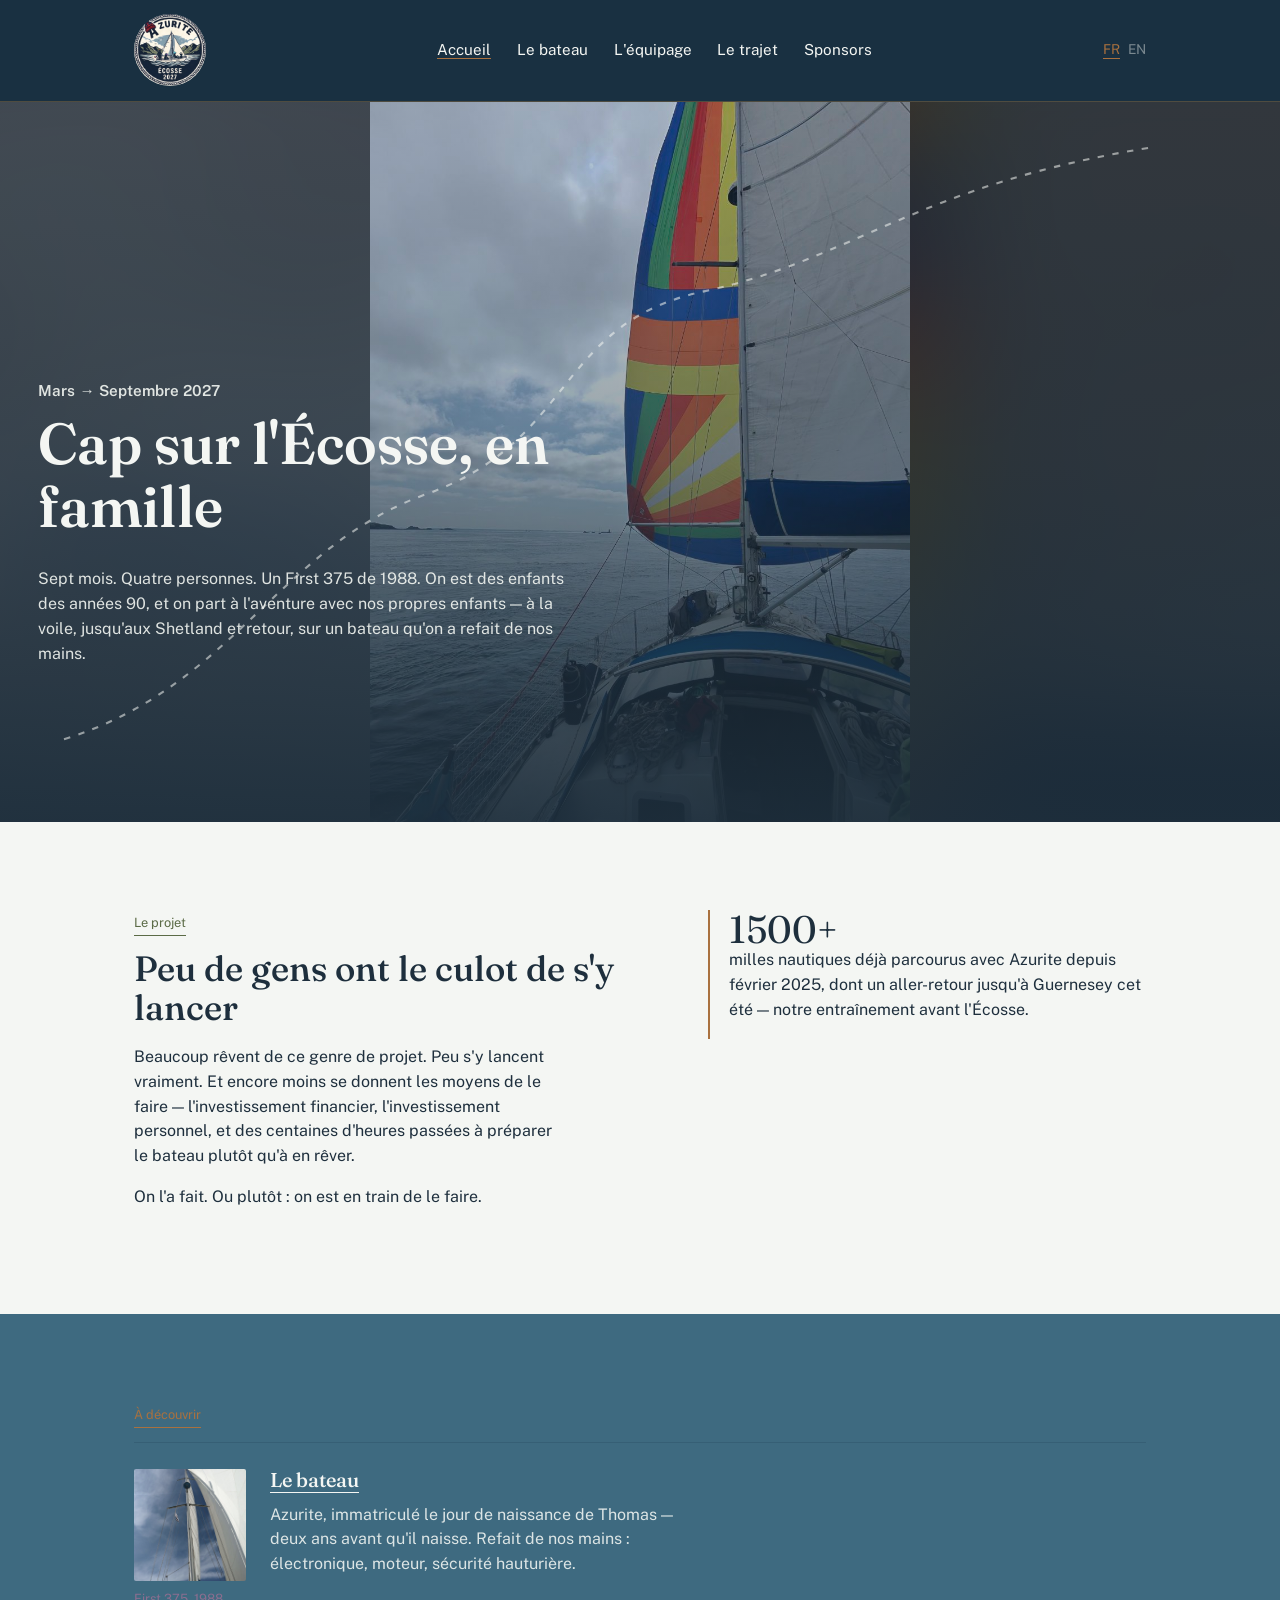
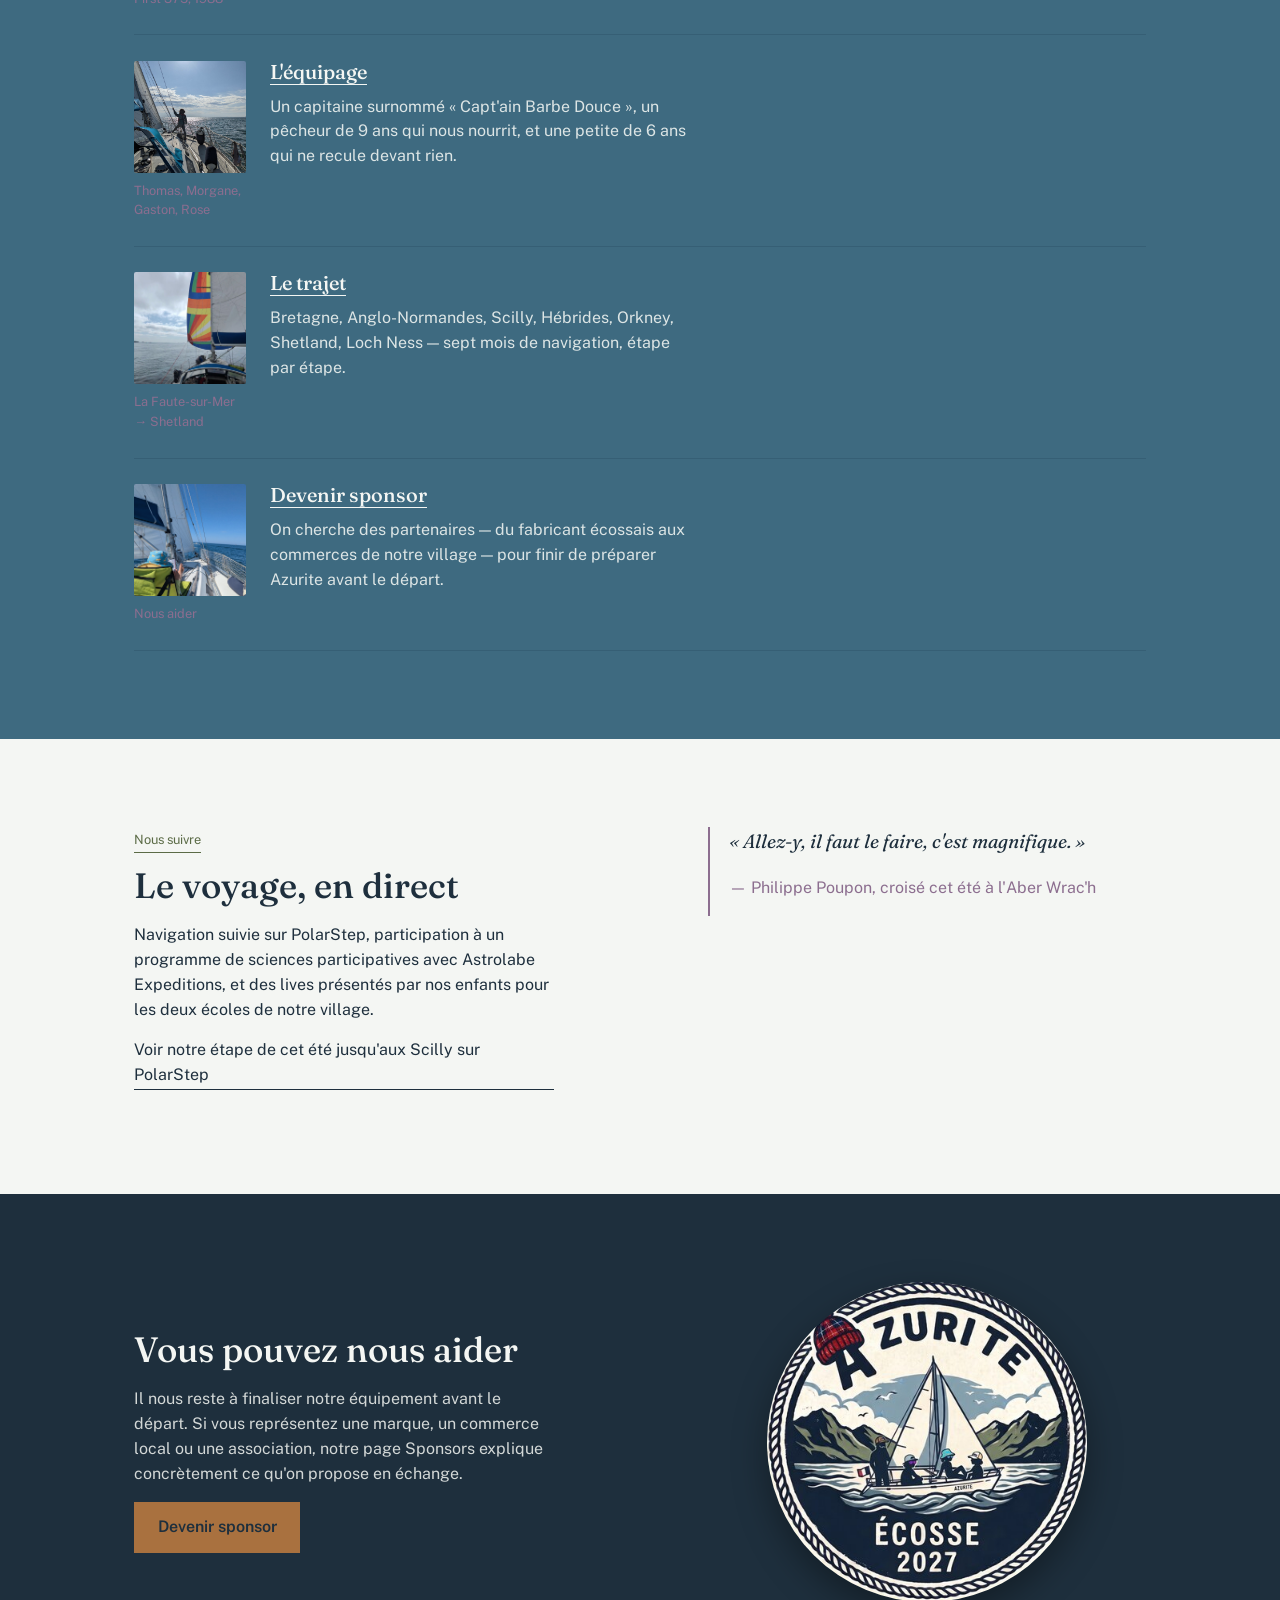
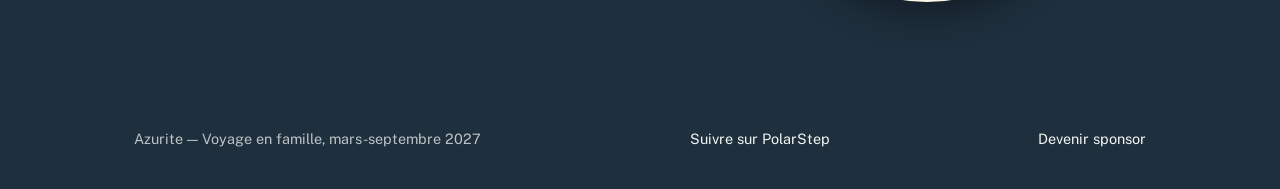
==== index.html @ 32e98219 "Affiche le badge Azurite en grand à côté de "Vous pouvez nous aider" Au passage, corrige les vignett" ====
<!doctype html>
<html lang="fr">
<head>
<meta charset="utf-8">
<meta name="viewport" content="width=device-width, initial-scale=1">
<title data-i18n="meta.index.title">Azurite — Cap sur l'Écosse, en famille</title>
<meta name="description" content="Mars à septembre 2027 : sept mois de navigation en famille de La Faute-sur-Mer jusqu'aux Shetland, à bord d'Azurite, notre First 375 de 1988." data-i18n-content="meta.index.description">
<link rel="stylesheet" href="assets/style.css">
<link rel="icon" type="image/png" sizes="32x32" href="assets/img/favicon-32.png">
<link rel="icon" type="image/png" sizes="16x16" href="assets/img/favicon-16.png">
<link rel="apple-touch-icon" href="assets/img/apple-touch-icon.png">
</head>
<body>

<header class="site-header">
  <div class="container">
    <a href="index.html" class="wordmark logo-swap" aria-label="Azurite — Accueil" data-i18n-aria="nav.logoAria">
      <img src="assets/img/logo-azurite-badge.jpg" alt="">
    </a>
    <button class="nav-toggle" aria-expanded="false" aria-label="Ouvrir le menu" data-i18n="nav.menuToggle" data-i18n-aria="nav.menuAria">Menu</button>
    <ul class="nav-links">
      <li><a href="index.html" aria-current="page" data-i18n="nav.home">Accueil</a></li>
      <li><a href="bateau.html" data-i18n="nav.boat">Le bateau</a></li>
      <li><a href="equipage.html" data-i18n="nav.crew">L'équipage</a></li>
      <li><a href="trajet.html" data-i18n="nav.route">Le trajet</a></li>
      <li><a href="sponsors.html" data-i18n="nav.sponsors">Sponsors</a></li>
    </ul>
    <div class="lang-toggle" role="group" aria-label="Langue / Language">
      <button type="button" class="lang-btn" data-lang="fr" aria-pressed="true">FR</button>
      <button type="button" class="lang-btn" data-lang="en" aria-pressed="false">EN</button>
    </div>
  </div>
</header>

<section class="hero">
  <div class="hero-backdrop"></div>
  <img class="hero-photo" src="assets/img/hero-spi.jpg" alt="Le spi arc-en-ciel d'Azurite gonflé au large des côtes bretonnes" data-i18n-alt="index.heroImgAlt">
  <div class="hero-scrim"></div>
  <svg class="hero-route" viewBox="0 0 1200 700" preserveAspectRatio="xMidYMid slice" aria-hidden="true">
    <path d="M60,610 C 220,560 260,430 400,380 C 540,330 520,220 660,190 C 800,160 860,90 1080,55" />
  </svg>
  <div class="hero-content">
    <p class="hero-kicker" data-i18n="index.heroKicker">Mars → Septembre 2027</p>
    <h1 data-i18n="index.heroTitle">Cap sur l'Écosse, en famille</h1>
    <p data-i18n="index.heroText">Sept mois. Quatre personnes. Un First 375 de 1988. On est des enfants des années 90, et on part à l'aventure avec nos propres enfants — à la voile, jusqu'aux Shetland et retour, sur un bateau qu'on a refait de nos mains.</p>
  </div>
</section>

<section>
  <div class="container two-col">
    <div>
      <span class="eyebrow-tag" data-i18n="index.projectEyebrow">Le projet</span>
      <h2 data-i18n="index.projectTitle">Peu de gens ont le culot de s'y lancer</h2>
      <p data-i18n="index.projectText1">Beaucoup rêvent de ce genre de projet. Peu s'y lancent vraiment. Et encore moins se donnent les moyens de le faire — l'investissement financier, l'investissement personnel, et des centaines d'heures passées à préparer le bateau plutôt qu'à en rêver.</p>
      <p data-i18n="index.projectText2">On l'a fait. Ou plutôt : on est en train de le faire.</p>
    </div>
    <div class="pull-figure">
      <span class="num" data-i18n="index.pullNum">1500+</span>
      <p data-i18n="index.pullText">milles nautiques déjà parcourus avec Azurite depuis février 2025, dont un aller-retour jusqu'à Guernesey cet été — notre entraînement avant l'Écosse.</p>
    </div>
  </div>
</section>

<section class="section-sea">
  <div class="container">
    <span class="eyebrow-tag" style="color:var(--brass); border-color:var(--brass);" data-i18n="index.discoverEyebrow">À découvrir</span>
    <ul class="teaser-list">
      <li>
        <div class="teaser-media">
          <img src="assets/img/mat-voiles.jpg" alt="Le mât et les voiles d'Azurite, vus depuis le pont" loading="lazy" data-i18n-alt="index.teaser.boat.imgAlt">
          <span class="coord" data-i18n="index.teaser.boat.coord">First 375, 1988</span>
        </div>
        <div>
          <h3><a href="bateau.html" class="link-underline" data-i18n="index.teaser.boat.title">Le bateau</a></h3>
          <p data-i18n="index.teaser.boat.text">Azurite, immatriculé le jour de naissance de Thomas — deux ans avant qu'il naisse. Refait de nos mains : électronique, moteur, sécurité hauturière.</p>
        </div>
      </li>
      <li>
        <div class="teaser-media">
          <img src="assets/img/gaston-etrave.jpg" alt="Gaston à l'étrave d'Azurite" loading="lazy" data-i18n-alt="index.teaser.crew.imgAlt">
          <span class="coord" data-i18n="index.teaser.crew.coord">Thomas, Morgane, Gaston, Rose</span>
        </div>
        <div>
          <h3><a href="equipage.html" class="link-underline" data-i18n="index.teaser.crew.title">L'équipage</a></h3>
          <p data-i18n="index.teaser.crew.text">Un capitaine surnommé « Capt'ain Barbe Douce », un pêcheur de 9 ans qui nous nourrit, et une petite de 6 ans qui ne recule devant rien.</p>
        </div>
      </li>
      <li>
        <div class="teaser-media">
          <img src="assets/img/hero-spi.jpg" alt="Le spi arc-en-ciel d'Azurite gonflé au large" loading="lazy" data-i18n-alt="index.teaser.route.imgAlt">
          <span class="coord" data-i18n="index.teaser.route.coord">La Faute-sur-Mer → Shetland</span>
        </div>
        <div>
          <h3><a href="trajet.html" class="link-underline" data-i18n="index.teaser.route.title">Le trajet</a></h3>
          <p data-i18n="index.teaser.route.text">Bretagne, Anglo-Normandes, Scilly, Hébrides, Orkney, Shetland, Loch Ness — sept mois de navigation, étape par étape.</p>
        </div>
      </li>
      <li>
        <div class="teaser-media">
          <img src="assets/img/pont-lecture.jpg" alt="Rose allongée sur le pont, en train de lire" loading="lazy" data-i18n-alt="index.teaser.sponsors.imgAlt">
          <span class="coord" data-i18n="index.teaser.sponsors.coord">Nous aider</span>
        </div>
        <div>
          <h3><a href="sponsors.html" class="link-underline" data-i18n="index.teaser.sponsors.title">Devenir sponsor</a></h3>
          <p data-i18n="index.teaser.sponsors.text">On cherche des partenaires — du fabricant écossais aux commerces de notre village — pour finir de préparer Azurite avant le départ.</p>
        </div>
      </li>
    </ul>
  </div>
</section>

<section>
  <div class="container two-col">
    <div>
      <span class="eyebrow-tag" data-i18n="index.followEyebrow">Nous suivre</span>
      <h2 data-i18n="index.followTitle">Le voyage, en direct</h2>
      <p data-i18n="index.followText">Navigation suivie sur PolarStep, participation à un programme de sciences participatives avec Astrolabe Expeditions, et des lives présentés par nos enfants pour les deux écoles de notre village.</p>
      <p><a href="https://www.polarsteps.com/ThomasCornilleau/27373153-azurite-au-scilly" class="link-underline" data-i18n="index.followLink">Voir notre étape de cet été jusqu'aux Scilly sur PolarStep</a></p>
    </div>
    <div class="pull-figure" style="border-color:var(--heather);">
      <p style="font-family:var(--font-display); font-style:italic; font-size:1.2rem;" data-i18n="index.quote">« Allez-y, il faut le faire, c'est magnifique. »</p>
      <p style="color:var(--heather); max-width:none;" data-i18n="index.quoteAuthor">— Philippe Poupon, croisé cet été à l'Aber Wrac'h</p>
    </div>
  </div>
</section>

<section class="section-dark">
  <div class="container two-col help-block">
    <div>
      <h2 data-i18n="index.helpTitle">Vous pouvez nous aider</h2>
      <p data-i18n="index.helpText">Il nous reste à finaliser notre équipement avant le départ. Si vous représentez une marque, un commerce local ou une association, notre page Sponsors explique concrètement ce qu'on propose en échange.</p>
      <a href="sponsors.html" class="btn" data-i18n="index.helpCta">Devenir sponsor</a>
    </div>
    <div class="help-logo">
      <img src="assets/img/logo-azurite-badge.jpg" alt="Le badge Azurite — Écosse 2027" data-i18n-alt="index.helpLogoAlt">
    </div>
  </div>
</section>

<footer class="site-footer">
  <div class="container footer-grid">
    <div data-i18n="footer.tagline">Azurite — Voyage en famille, mars-septembre 2027</div>
    <div><a href="https://www.polarsteps.com/ThomasCornilleau/27373153-azurite-au-scilly" data-i18n="footer.polarsteps">Suivre sur PolarStep</a></div>
    <div><a href="sponsors.html" data-i18n="footer.sponsorCta">Devenir sponsor</a></div>
  </div>
</footer>

<script src="assets/i18n.js"></script>
<script src="assets/script.js"></script>
</body>
</html>
---- assets/style.css ----
/* =========================================================
   AZURITE — Voyage en famille vers l'Écosse
   Design tokens
   ========================================================= */
@import url('https://fonts.googleapis.com/css2?family=Fraunces:ital,opsz,wght@0,9..144,400;0,9..144,500;0,9..144,600;1,9..144,500&family=Public+Sans:wght@400;500;600;700&display=swap');

:root{
  /* Palette — inspirée de l'affiche "Tour d'Écosse à bord d'Azurite" */
  --ink:      #1E2F3D; /* titre de l'affiche / ciel du soir, fond sombre principal */
  --sea:      #3E6A80; /* l'eau du loch */
  --brass:    #A9713F; /* le mât et la bôme en bois */
  --seaglass: #E3E8ED; /* le ciel nuageux, pâle et bleuté */
  --heather:  #8C6E8F; /* la bruyère sur la colline */
  --rust:     #5B6B46; /* les collines vertes des Highlands */
  --foam:     #F4F6F3; /* texte clair sur fond sombre */

  --font-display: 'Fraunces', Georgia, serif;
  --font-body: 'Public Sans', -apple-system, BlinkMacSystemFont, sans-serif;

  --measure: 42ch;
  --gap: clamp(1.25rem, 3vw, 2.5rem);
}

*{ box-sizing: border-box; }
html{ scroll-behavior: smooth; }

@media (prefers-reduced-motion: reduce){
  html{ scroll-behavior: auto; }
  *, *::before, *::after{ animation-duration: 0.001ms !important; transition-duration: 0.001ms !important; }
}

body{
  margin: 0;
  font-family: var(--font-body);
  color: var(--ink);
  background: var(--foam);
  line-height: 1.55;
  -webkit-font-smoothing: antialiased;
}

img{ max-width: 100%; display: block; }

h1, h2, h3{
  font-family: var(--font-display);
  font-weight: 500;
  line-height: 1.1;
  margin: 0 0 0.5em;
}

h1{ font-size: clamp(2.2rem, 5vw, 3.6rem); font-weight: 600; }
h2{ font-size: clamp(1.6rem, 3.2vw, 2.2rem); }
h3{ font-size: 1.25rem; }

p{ margin: 0 0 1em; max-width: var(--measure); }

a{ color: var(--brass); text-decoration: none; }

.link-underline{
  position: relative;
  display: inline-block;
  color: inherit;
  border-bottom: 1px solid currentColor;
  padding-bottom: 1px;
}
.link-underline::after{
  content: "";
  position: absolute; left: 0; right: 0; bottom: -1px;
  height: 2px; background: var(--brass);
  transform: scaleX(0); transform-origin: left;
  transition: transform .25s ease;
}
.link-underline:hover::after,
.link-underline:focus-visible::after{ transform: scaleX(1); }

:focus-visible{
  outline: 2px solid var(--brass);
  outline-offset: 3px;
}

.container{
  max-width: 68rem;
  margin: 0 auto;
  padding: 0 var(--gap);
}

/* =========================================================
   Header / navigation
   ========================================================= */
.site-header{
  position: sticky; top: 0; z-index: 20;
  background: rgba(11,36,54,0.94);
  backdrop-filter: blur(6px);
  border-bottom: 1px solid rgba(180,129,63,0.35);
}
.site-header .container{
  display: flex; align-items: center; justify-content: space-between;
  padding-top: 0.9rem; padding-bottom: 0.9rem;
}
.wordmark{
  font-family: var(--font-display);
  font-size: 1.35rem; font-weight: 600;
  color: var(--foam); letter-spacing: 0.02em;
}
.wordmark span{ color: var(--brass); font-size: 0.65em; margin-left: 0.1em; vertical-align: super; }

.nav-links{
  display: flex; gap: clamp(1rem, 2vw, 1.8rem);
  list-style: none; margin: 0; padding: 0;
}
.nav-links a{
  color: var(--foam); font-size: 0.95rem;
  border-bottom: 1px solid transparent;
}
.nav-links a:hover, .nav-links a:focus-visible, .nav-links a[aria-current="page"]{
  border-bottom-color: var(--brass);
}

.lang-toggle{
  display: flex; align-items: center; gap: 0.5rem;
  font-size: 0.85rem;
}
.lang-btn{
  background: none; border: none; padding: 0 0 1px;
  font-family: var(--font-body); font-size: 0.85rem;
  color: rgba(243,246,242,0.45);
  border-bottom: 1px solid transparent;
  cursor: pointer;
}
.lang-btn:hover{ color: var(--foam); }
.lang-btn[aria-pressed="true"]{
  color: var(--brass); border-bottom-color: var(--brass);
  cursor: default;
}

.nav-toggle{
  display: none;
  background: none; border: 1px solid rgba(243,246,242,0.4);
  color: var(--foam); border-radius: 4px;
  padding: 0.4rem 0.6rem; font-size: 0.9rem;
}

@media (max-width: 46rem){
  .nav-toggle{ display: inline-flex; }
  .nav-links{
    position: absolute; top: 100%; left: 0; right: 0;
    flex-direction: column; gap: 0;
    background: var(--ink);
    border-bottom: 1px solid rgba(180,129,63,0.35);
    max-height: 0; overflow: hidden;
    transition: max-height .25s ease;
  }
  .nav-links.open{ max-height: 20rem; }
  .nav-links li{ padding: 0.8rem var(--gap); border-top: 1px solid rgba(243,246,242,0.08); }
}

/* =========================================================
   Hero
   ========================================================= */
.hero{
  position: relative;
  min-height: min(88vh, 720px);
  display: flex; align-items: flex-end;
  background: var(--ink);
  overflow: hidden;
}
/* La photo (960×1280, portrait) est bien plus haute que large : en plein
   cadre "cover" sur un écran large, l'essentiel de l'image sortait du cadre.
   On affiche donc la photo entière ("contain"), sur un fond flouté agrandi
   de la même image pour combler les côtés — elle reste lisible à toutes
   les largeurs plutôt que rognée au hasard. */
.hero-backdrop{
  position: absolute; inset: -60px;
  background: url('img/hero-spi.jpg') center 30% / cover no-repeat;
  filter: blur(55px) saturate(1.05) brightness(0.4);
  transform: scale(1.15);
}
.hero-photo{
  position: absolute; inset: 0;
  width: 100%; height: 100%;
  object-fit: contain;
  object-position: center 15%;
}
.hero-scrim{
  position: absolute; inset: 0;
  background: linear-gradient(180deg, rgba(30,47,61,0.2) 0%, rgba(30,47,61,0.45) 50%, rgba(30,47,61,0.92) 100%);
}
.hero-content{
  position: relative; z-index: 1;
  padding: 3rem var(--gap) 3.2rem;
  max-width: 42rem;
  color: var(--foam);
}
@media (max-width: 46rem){
  /* En portrait mobile le cadre se rapproche déjà du ratio de la photo :
     autant remplir tout l'écran plutôt que garder le fond flouté. */
  .hero-backdrop{ display: none; }
  .hero-photo{ object-fit: cover; object-position: center 40%; }
}
.hero-kicker{
  font-family: var(--font-body); font-weight: 600;
  color: var(--brass); font-size: 0.95rem;
  margin-bottom: 0.6rem;
}
.hero h1{ color: var(--foam); }
.hero p{ color: rgba(243,246,242,0.9); max-width: 34rem; }

.hero-route{
  position: absolute; inset: 0; z-index: 1;
  width: 100%; height: 100%;
  pointer-events: none;
}
.hero-route path{
  fill: none;
  stroke: var(--foam);
  stroke-width: 2;
  stroke-dasharray: 6 8;
  opacity: 0.55;
  stroke-dashoffset: 1200;
  animation: draw-route 2.6s ease-out 0.2s forwards;
}
@keyframes draw-route{ to{ stroke-dashoffset: 0; } }
@media (prefers-reduced-motion: reduce){
  .hero-route path{ stroke-dashoffset: 0; animation: none; }
}

/* =========================================================
   Sections générales
   ========================================================= */
section{ padding: clamp(3rem, 7vw, 5.5rem) 0; }
.section-dark{ background: var(--ink); color: var(--foam); }
.section-dark h2{ color: var(--foam); }
.section-dark p{ color: rgba(243,246,242,0.85); }
.section-sea{ background: var(--sea); color: var(--foam); }
.section-sea h2{ color: var(--foam); }
.section-sea p{ color: rgba(243,246,242,0.88); }

.eyebrow-tag{
  display: inline-block;
  font-size: 0.8rem;
  color: var(--rust);
  border-bottom: 1px solid var(--rust);
  padding-bottom: 2px;
  margin-bottom: 0.9rem;
}

.two-col{
  display: grid; gap: var(--gap);
  grid-template-columns: 1.1fr 0.9fr;
  align-items: start;
}
@media (max-width: 46rem){ .two-col{ grid-template-columns: 1fr; } }

.pull-figure{
  border-left: 2px solid var(--brass);
  padding-left: 1.2rem;
}
.pull-figure .num{
  font-family: var(--font-display); font-size: 2.4rem;
  display: block; line-height: 1;
}

/* Bandeau "Vous pouvez nous aider" — badge Azurite en grand à côté du texte */
.help-block{ align-items: center; }
.help-logo{
  display: flex; justify-content: center; align-items: center;
}
.help-logo img{
  width: 100%;
  max-width: 320px;
  border-radius: 50%;
  box-shadow: 0 14px 34px rgba(0,0,0,0.35);
}
@media (max-width: 46rem){
  .help-logo{ margin-top: 0.5rem; }
  .help-logo img{ max-width: 220px; }
}

/* Teaser links to the four sections (homepage) */
.teaser-list{ list-style: none; margin: 0; padding: 0; }
.teaser-list li{
  border-top: 1px solid rgba(11,36,54,0.15);
  padding: 1.6rem 0;
  display: grid; grid-template-columns: 7rem 1fr; gap: 1.5rem;
  align-items: start;
}
.teaser-list li:last-child{ border-bottom: 1px solid rgba(11,36,54,0.15); }
.teaser-media{ display: flex; flex-direction: column; gap: 0.5rem; }
.teaser-media img{
  width: 7rem; height: 7rem; object-fit: cover;
  border-radius: 2px;
  filter: grayscale(0.15) saturate(1.05);
  transition: transform .4s ease, filter .4s ease;
}
.teaser-list li:hover .teaser-media img,
.teaser-list li:focus-within .teaser-media img{
  transform: scale(1.04);
  filter: grayscale(0) saturate(1.15);
}
.teaser-media .coord{
  font-family: var(--font-body); font-size: 0.8rem; color: var(--heather);
}
@media (max-width: 40rem){
  .teaser-list li{ grid-template-columns: 1fr; gap: 0.8rem; }
  .teaser-media{ flex-direction: row; align-items: center; }
  .teaser-media img{ width: 4.5rem; height: 4.5rem; }
}

/* =========================================================
   Waypoints (page Trajet) — vraie séquence, donc numérotée
   ========================================================= */
.waypoints{
  list-style: none; margin: 0; padding: 0;
  position: relative;
  border-left: 2px solid rgba(180,129,63,0.4);
  margin-left: 0.6rem;
}
.waypoints li{
  position: relative;
  padding: 0 0 1.6rem 1.6rem;
}
.waypoints li::before{
  content: "";
  position: absolute; left: -6.5px; top: 0.35rem;
  width: 11px; height: 11px; border-radius: 50%;
  background: var(--foam);
  border: 2px solid var(--brass);
}
.waypoints li.leg-end::before{ background: var(--brass); }
.waypoints .leg-num{ color: var(--heather); font-size: 0.85rem; }

.waypoint-btn{
  display: block; width: 100%; text-align: left;
  background: none; border: none; padding: 0;
  font-family: var(--font-body); font-size: 1rem; color: var(--ink);
  cursor: pointer;
}
.waypoint-btn:hover, .waypoint-btn:focus-visible{ color: var(--brass); }

/* =========================================================
   Carte interactive du trajet (Leaflet)
   ========================================================= */
.trajet-map-wrap{
  display: grid; grid-template-columns: 1fr 1.3fr; gap: var(--gap);
  align-items: start;
}
@media (max-width: 50rem){ .trajet-map-wrap{ grid-template-columns: 1fr; } }

#route-map{
  height: 480px;
  border: 1px solid rgba(180,129,63,0.4);
  background: var(--seaglass);
}
@media (max-width: 50rem){ #route-map{ height: 340px; order: -1; } }

.route-list-scroll{
  max-height: 480px; overflow-y: auto;
  padding-right: 0.5rem;
}

/* teinte la carte pour rester dans la palette du site plutôt que
   les couleurs par défaut d'OpenStreetMap/CARTO */
.leaflet-tile-pane{ filter: sepia(0.25) hue-rotate(170deg) saturate(1.25) brightness(0.98); }

.route-marker span{
  display: block; width: 100%; height: 100%; border-radius: 50%;
  background: var(--foam); border: 2px solid var(--brass);
}
.route-marker--end span{ background: var(--brass); border-color: var(--ink); }

.leaflet-popup-content-wrapper{
  background: var(--ink); color: var(--foam);
  border-radius: 2px;
}
.leaflet-popup-tip{ background: var(--ink); }
.leaflet-popup-content{ font-family: var(--font-body); font-size: 0.9rem; margin: 0.7rem 0.9rem; }
.leaflet-popup-content strong{ font-family: var(--font-display); }
.leaflet-container a.leaflet-popup-close-button{ color: var(--foam); }
.leaflet-control-attribution{ font-size: 0.7rem; }

/* =========================================================
   Fiche technique (page Bateau)
   ========================================================= */
.spec-plate{
  border: 1px solid rgba(180,129,63,0.5);
  padding: clamp(1.4rem, 3vw, 2.2rem);
  background: rgba(180,129,63,0.06);
}
.spec-plate dl{
  display: grid; grid-template-columns: auto 1fr; gap: 0.5rem 1.2rem;
  margin: 0;
}
.spec-plate dt{ color: var(--heather); font-size: 0.9rem; }
.spec-plate dd{ margin: 0; font-weight: 600; }

.refit-grid{
  display: grid; gap: var(--gap);
  grid-template-columns: repeat(3, 1fr);
  margin-top: 1.5rem;
}
@media (max-width: 50rem){ .refit-grid{ grid-template-columns: 1fr; } }
.refit-grid h3{ border-bottom: 1px solid rgba(11,36,54,0.15); padding-bottom: 0.5rem; }
.refit-grid ul{ padding-left: 1.1rem; margin: 0; }
.refit-grid li{ margin-bottom: 0.5rem; }

/* =========================================================
   Portraits (page Équipage)
   ========================================================= */
.portrait{
  display: grid; grid-template-columns: 1fr 1.4fr; gap: var(--gap);
  align-items: center;
  padding: clamp(2rem, 5vw, 3rem) 0;
  border-top: 1px solid rgba(11,36,54,0.12);
}
.portrait:first-of-type{ border-top: none; }
.portrait.reverse{ grid-template-columns: 1.4fr 1fr; }
.portrait.reverse .portrait-figure{ order: 2; }
.portrait-figure img{ border-radius: 2px; }
.portrait-name{ color: var(--heather); font-size: 0.95rem; margin-bottom: 0.2rem; display:block; }
@media (max-width: 46rem){
  .portrait, .portrait.reverse{ grid-template-columns: 1fr; }
  .portrait.reverse .portrait-figure{ order: 0; }
}

.placeholder-card{
  border: 1px dashed rgba(11,36,54,0.3);
  padding: 1.6rem;
  color: var(--heather);
  font-style: italic;
}

/* =========================================================
   Sponsors
   ========================================================= */
.sponsor-split{
  display: grid; grid-template-columns: 1fr 1fr; gap: 0;
  border: 1px solid rgba(180,129,63,0.4);
}
.sponsor-panel{ padding: clamp(1.6rem, 4vw, 2.6rem); }
.sponsor-panel + .sponsor-panel{ border-left: 1px solid rgba(180,129,63,0.4); }
@media (max-width: 46rem){
  .sponsor-split{ grid-template-columns: 1fr; }
  .sponsor-panel + .sponsor-panel{ border-left: none; border-top: 1px solid rgba(180,129,63,0.4); }
}
.sponsor-panel h3{ margin-bottom: 0.3rem; }
.sponsor-panel .kicker{ color: var(--rust); font-size: 0.85rem; display: block; margin-bottom: 0.6rem; }
.sponsor-panel ul{ padding-left: 1.1rem; }

.logo-slot{
  border: 1px dashed rgba(11,36,54,0.25);
  height: 4.5rem;
  display: flex; align-items: center; justify-content: center;
  color: rgba(11,36,54,0.4); font-size: 0.85rem;
}
.logo-wall{
  display: grid; grid-template-columns: repeat(auto-fill, minmax(9rem, 1fr));
  gap: 1rem; margin-top: 1.5rem;
}

.btn{
  display: inline-block;
  font-family: var(--font-body); font-weight: 600;
  padding: 0.75rem 1.4rem;
  background: var(--brass); color: var(--ink);
  border: 1px solid var(--brass);
}
.btn:hover, .btn:focus-visible{ background: transparent; color: var(--ink); }
.section-dark .btn:hover, .section-dark .btn:focus-visible,
.section-sea .btn:hover, .section-sea .btn:focus-visible{ color: var(--foam); }

/* =========================================================
   Footer
   ========================================================= */
.site-footer{
  background: var(--ink); color: rgba(243,246,242,0.75);
  padding: 2.4rem 0; font-size: 0.9rem;
}
.site-footer a{ color: var(--foam); }
.footer-grid{
  display: flex; flex-wrap: wrap; gap: 1.5rem 3rem;
  justify-content: space-between;
}

/* =========================================================
   Vidéo du tracé (page Trajet) — remplace la carte interactive
   ========================================================= */
.route-video-wrap{
  max-width: 480px; margin: 0 auto;
  border: 1px solid rgba(180,129,63,0.4);
  background: var(--ink);
}
.route-video-wrap video{ display: block; width: 100%; height: auto; }

/* =========================================================
   Cadre affiche (page Accueil)
   ========================================================= */
.poster-frame{
  max-width: 460px; margin: 0 auto;
  border: 6px solid var(--foam);
  box-shadow: 0 12px 30px rgba(0,0,0,0.35);
}
.poster-frame img{ display: block; width: 100%; height: auto; }

/* =========================================================
   Logo qui rétrécit au scroll
   ========================================================= */
.site-header{ transition: padding .3s ease; }

.logo-swap{
  display: block;
  height: 72px;
  transition: height .3s ease;
}
.logo-swap img{
  display: block;
  height: 100%; width: auto;
  border-radius: 50%;
}

.site-header.is-scrolled .container{ padding-top: 0.4rem; padding-bottom: 0.4rem; }
.site-header.is-scrolled .logo-swap{ height: 38px; }

@media (prefers-reduced-motion: reduce){
  .site-header, .logo-swap, .logo-swap img{ transition: none; }
}
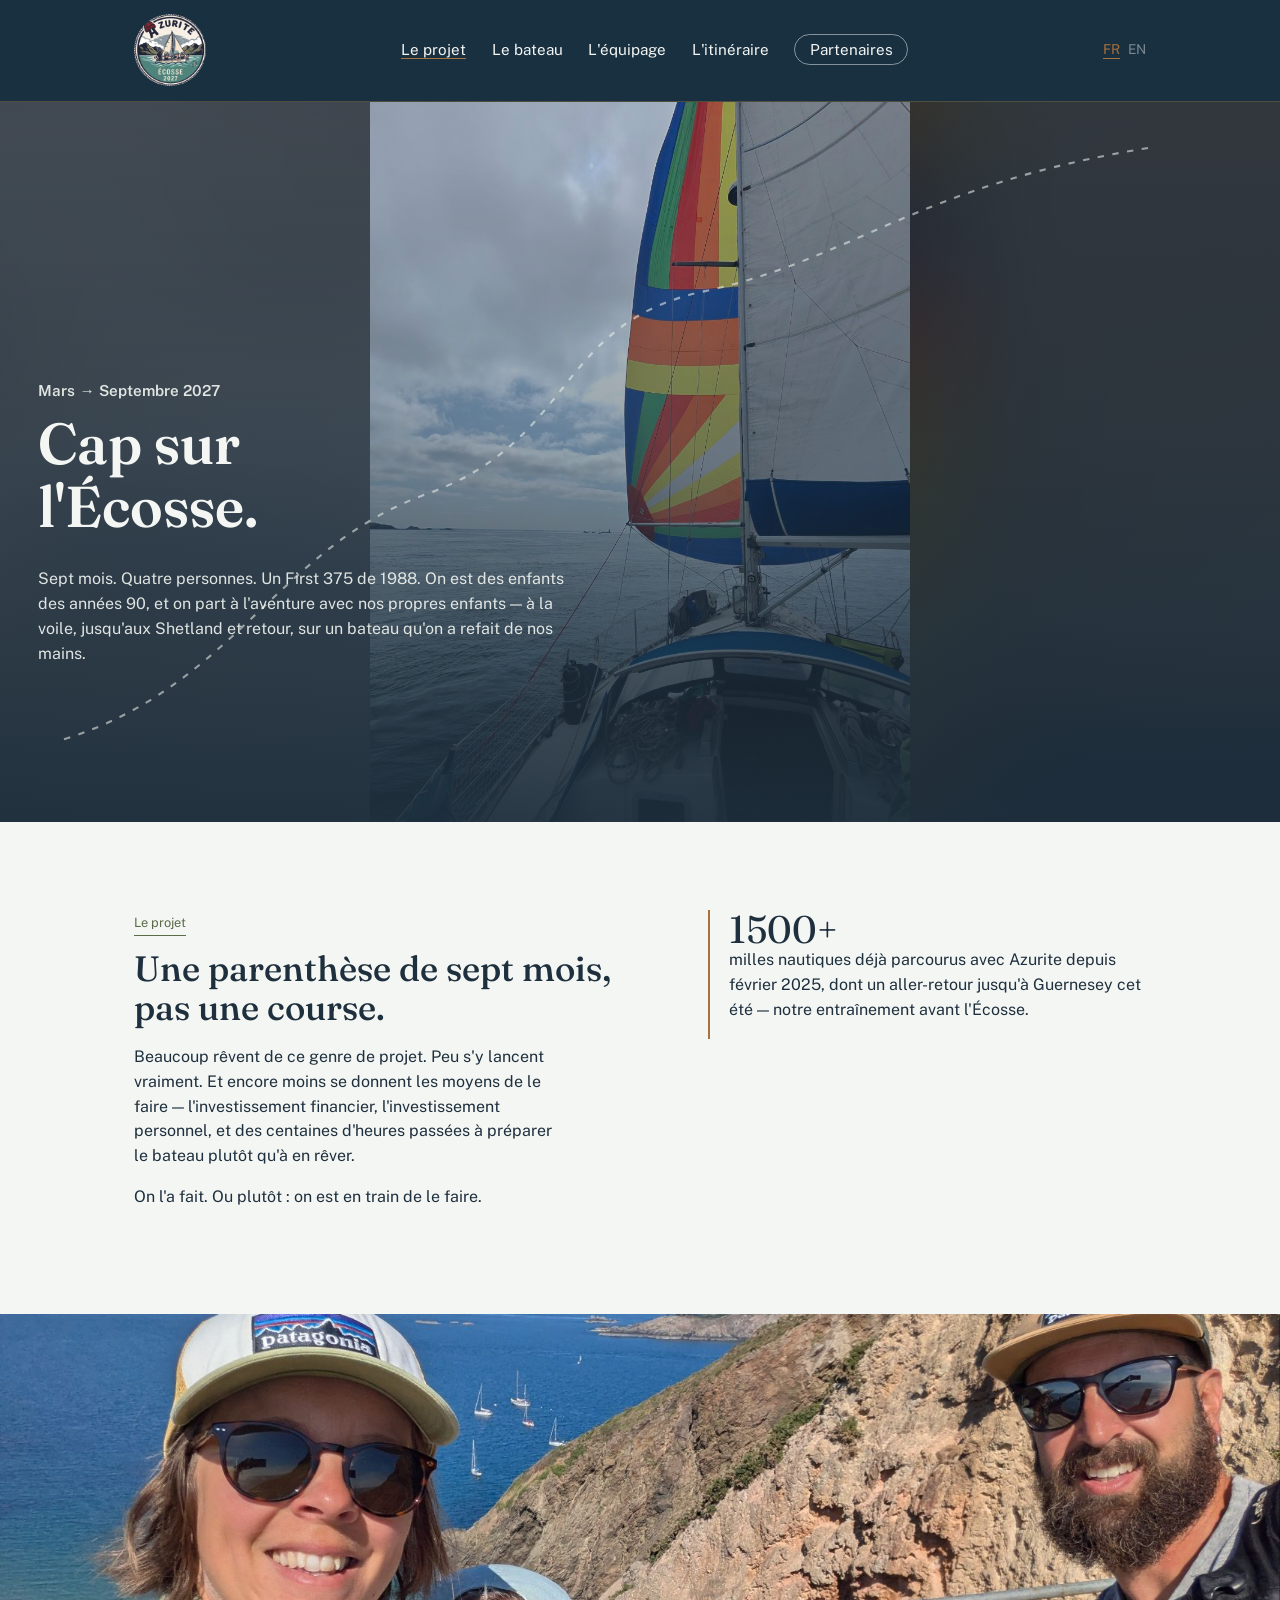
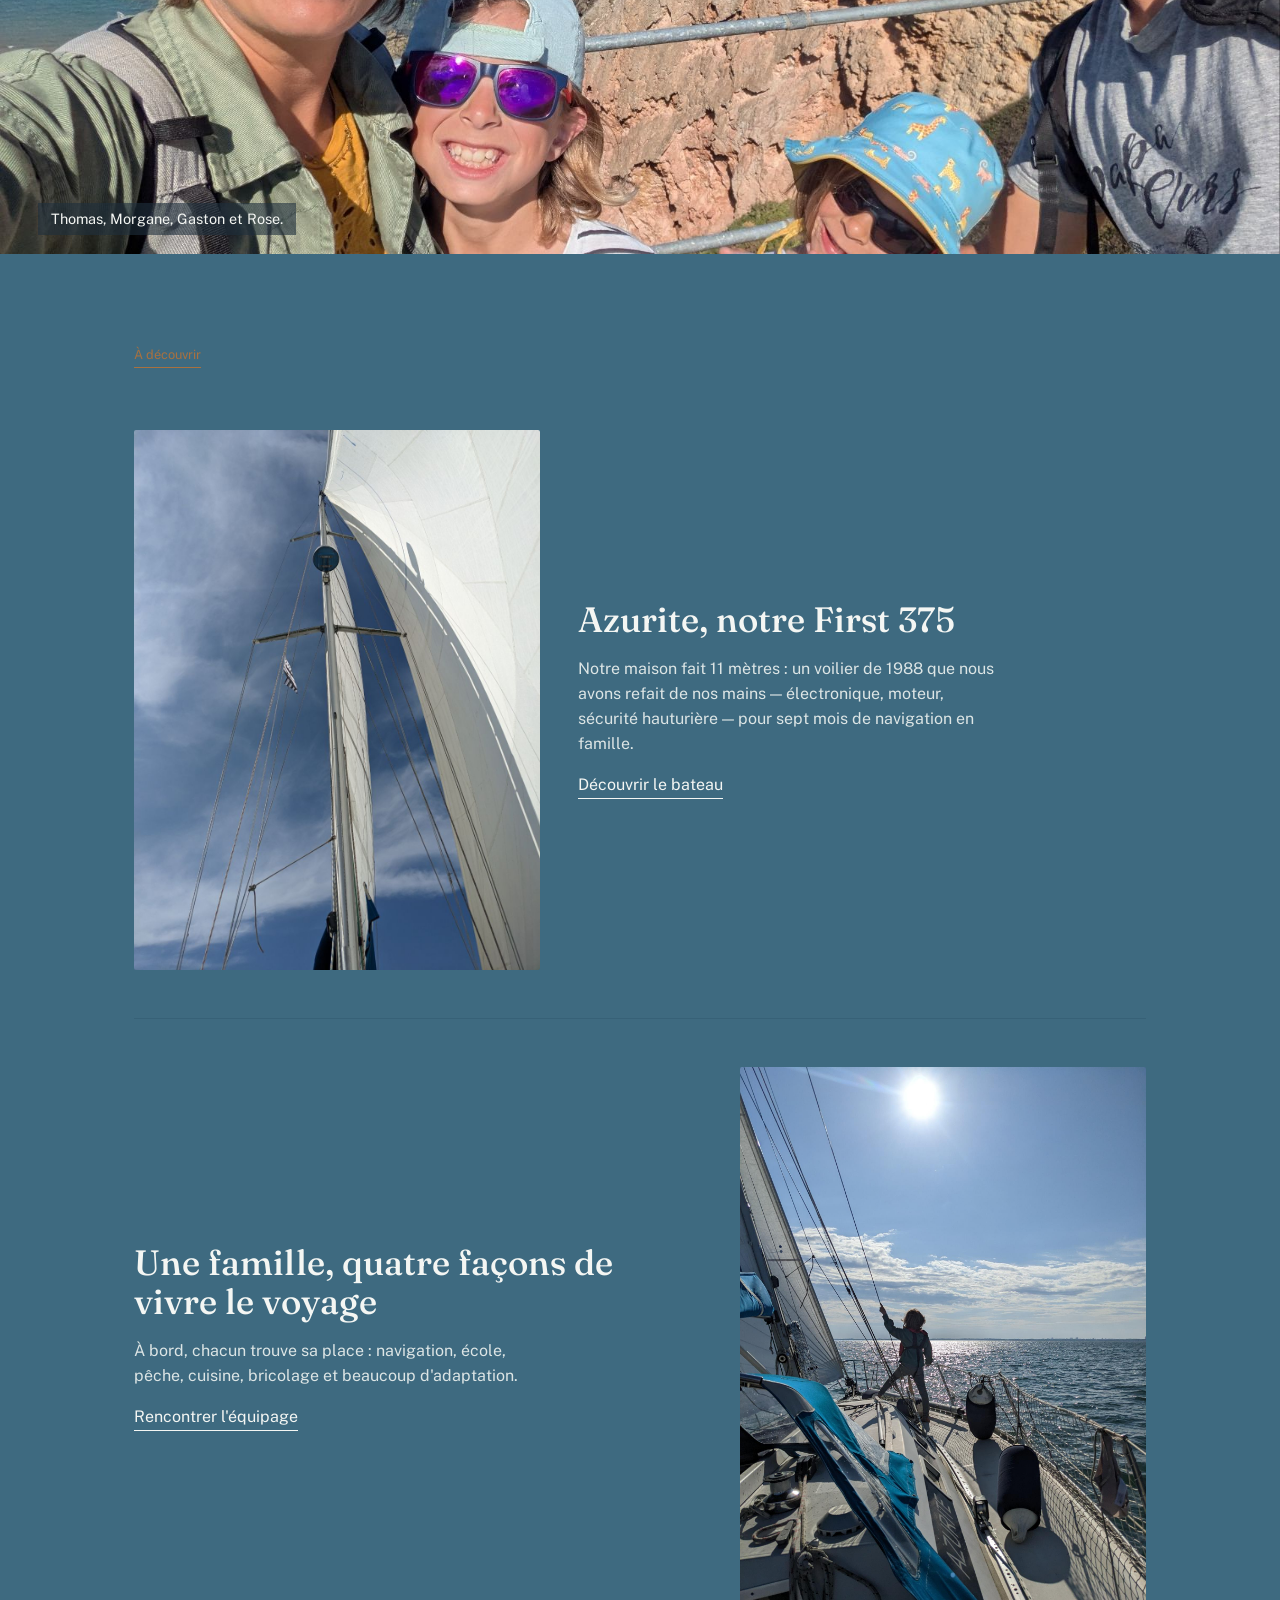
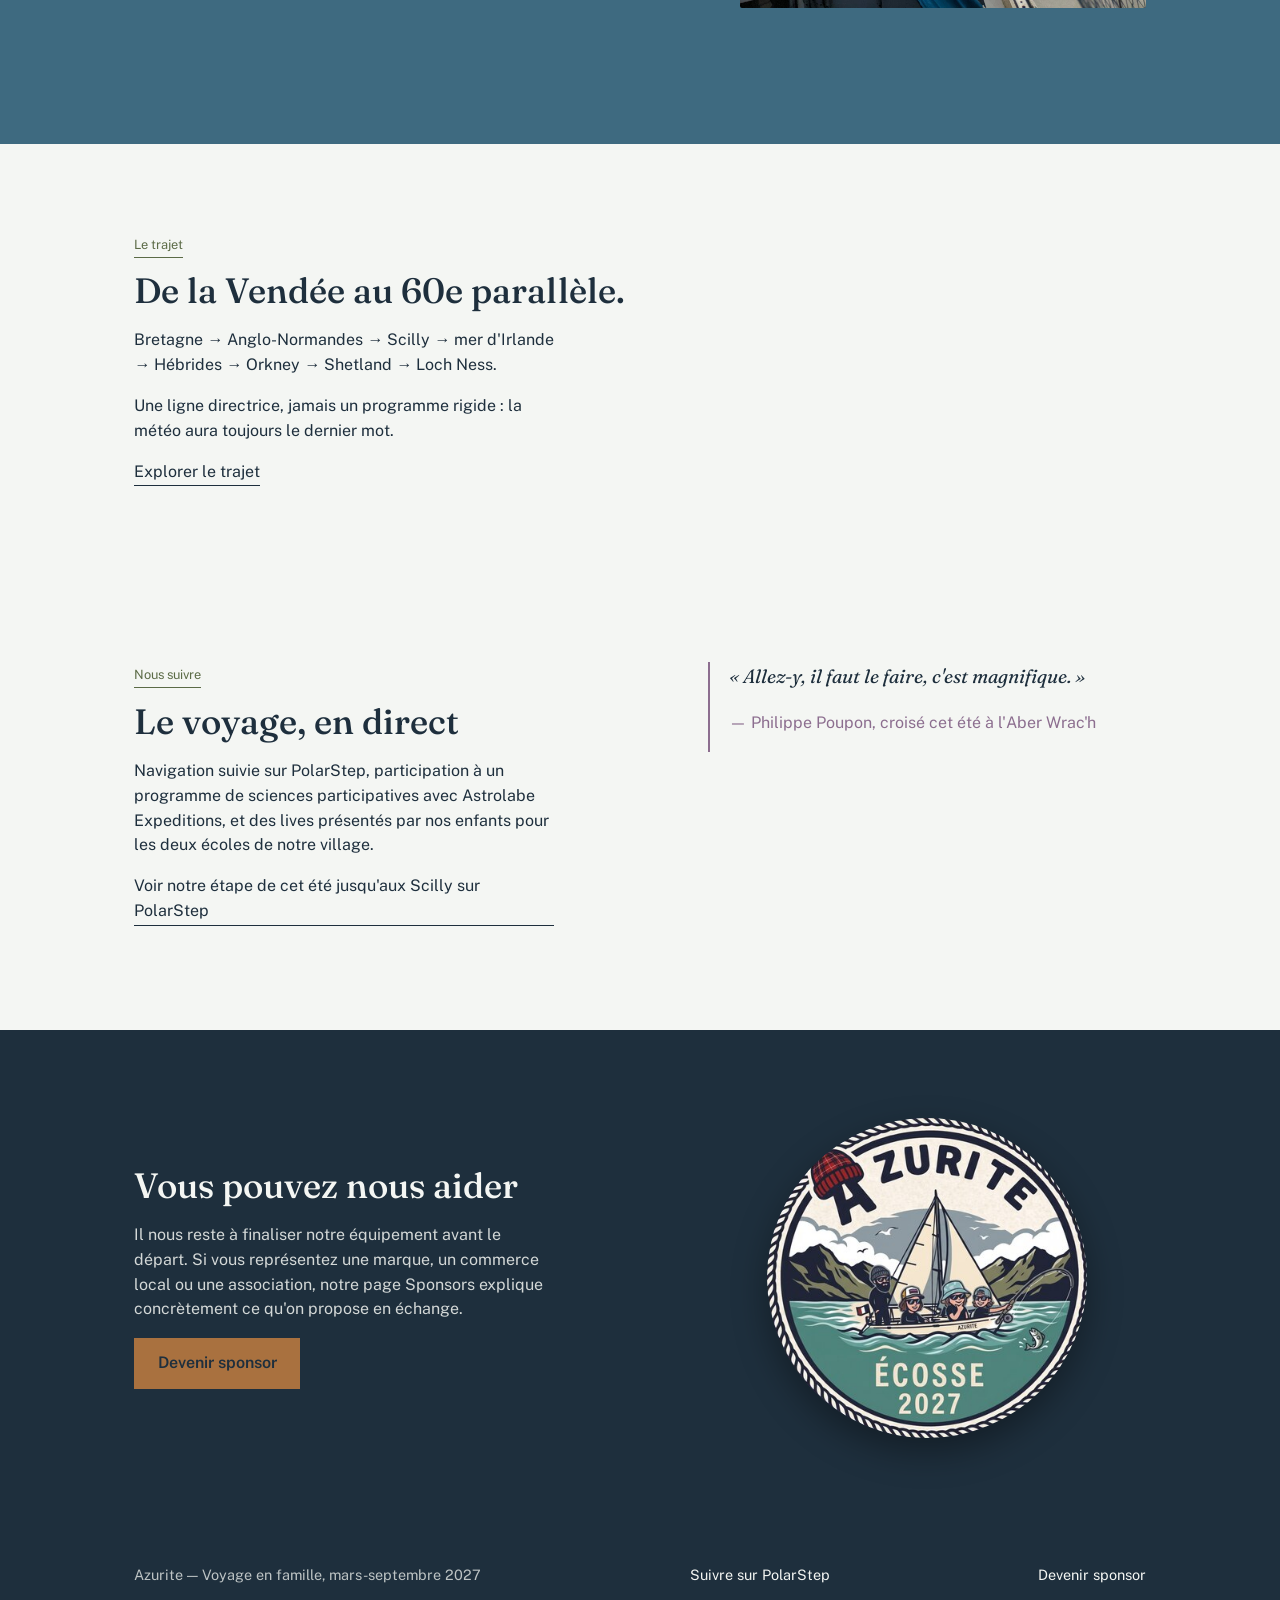
==== commit 4e5c4009: "version 3" ====
--- a/index.html
+++ b/index.html
@@ -19,11 +19,11 @@
     </a>
     <button class="nav-toggle" aria-expanded="false" aria-label="Ouvrir le menu" data-i18n="nav.menuToggle" data-i18n-aria="nav.menuAria">Menu</button>
     <ul class="nav-links">
-      <li><a href="index.html" aria-current="page" data-i18n="nav.home">Accueil</a></li>
+      <li><a href="index.html" aria-current="page" data-i18n="nav.home">Le projet</a></li>
       <li><a href="bateau.html" data-i18n="nav.boat">Le bateau</a></li>
       <li><a href="equipage.html" data-i18n="nav.crew">L'équipage</a></li>
-      <li><a href="trajet.html" data-i18n="nav.route">Le trajet</a></li>
-      <li><a href="sponsors.html" data-i18n="nav.sponsors">Sponsors</a></li>
+      <li><a href="trajet.html" data-i18n="nav.route">L'itinéraire</a></li>
+      <li><a href="sponsors.html" class="nav-cta" data-i18n="nav.sponsors">Partenaires</a></li>
     </ul>
     <div class="lang-toggle" role="group" aria-label="Langue / Language">
       <button type="button" class="lang-btn" data-lang="fr" aria-pressed="true">FR</button>
@@ -41,7 +41,7 @@
   </svg>
   <div class="hero-content">
     <p class="hero-kicker" data-i18n="index.heroKicker">Mars → Septembre 2027</p>
-    <h1 data-i18n="index.heroTitle">Cap sur l'Écosse, en famille</h1>
+    <h1 data-i18n="index.heroTitle">Cap sur<br>l'Écosse.</h1>
     <p data-i18n="index.heroText">Sept mois. Quatre personnes. Un First 375 de 1988. On est des enfants des années 90, et on part à l'aventure avec nos propres enfants — à la voile, jusqu'aux Shetland et retour, sur un bateau qu'on a refait de nos mains.</p>
   </div>
 </section>
@@ -50,7 +50,7 @@
   <div class="container two-col">
     <div>
       <span class="eyebrow-tag" data-i18n="index.projectEyebrow">Le projet</span>
-      <h2 data-i18n="index.projectTitle">Peu de gens ont le culot de s'y lancer</h2>
+      <h2 data-i18n="index.projectTitle">Une parenthèse de sept mois, pas une course.</h2>
       <p data-i18n="index.projectText1">Beaucoup rêvent de ce genre de projet. Peu s'y lancent vraiment. Et encore moins se donnent les moyens de le faire — l'investissement financier, l'investissement personnel, et des centaines d'heures passées à préparer le bateau plutôt qu'à en rêver.</p>
       <p data-i18n="index.projectText2">On l'a fait. Ou plutôt : on est en train de le faire.</p>
     </div>
@@ -61,51 +61,46 @@
   </div>
 </section>
 
+<figure class="photo-break">
+  <img src="assets/img/famille-groupe.jpg" alt="Thomas, Morgane, Gaston et Rose en randonnée sur la côte, avec des voiliers au mouillage en arrière-plan" data-i18n-alt="index.photoBreak.imgAlt" loading="lazy">
+  <figcaption data-i18n="index.photoBreak.caption">Thomas, Morgane, Gaston et Rose.</figcaption>
+</figure>
+
 <section class="section-sea">
   <div class="container">
     <span class="eyebrow-tag" style="color:var(--brass); border-color:var(--brass);" data-i18n="index.discoverEyebrow">À découvrir</span>
-    <ul class="teaser-list">
-      <li>
-        <div class="teaser-media">
-          <img src="assets/img/mat-voiles.jpg" alt="Le mât et les voiles d'Azurite, vus depuis le pont" loading="lazy" data-i18n-alt="index.teaser.boat.imgAlt">
-          <span class="coord" data-i18n="index.teaser.boat.coord">First 375, 1988</span>
-        </div>
-        <div>
-          <h3><a href="bateau.html" class="link-underline" data-i18n="index.teaser.boat.title">Le bateau</a></h3>
-          <p data-i18n="index.teaser.boat.text">Azurite, immatriculé le jour de naissance de Thomas — deux ans avant qu'il naisse. Refait de nos mains : électronique, moteur, sécurité hauturière.</p>
-        </div>
-      </li>
-      <li>
-        <div class="teaser-media">
-          <img src="assets/img/gaston-etrave.jpg" alt="Gaston à l'étrave d'Azurite" loading="lazy" data-i18n-alt="index.teaser.crew.imgAlt">
-          <span class="coord" data-i18n="index.teaser.crew.coord">Thomas, Morgane, Gaston, Rose</span>
-        </div>
-        <div>
-          <h3><a href="equipage.html" class="link-underline" data-i18n="index.teaser.crew.title">L'équipage</a></h3>
-          <p data-i18n="index.teaser.crew.text">Un capitaine surnommé « Capt'ain Barbe Douce », un pêcheur de 9 ans qui nous nourrit, et une petite de 6 ans qui ne recule devant rien.</p>
-        </div>
-      </li>
-      <li>
-        <div class="teaser-media">
-          <img src="assets/img/hero-spi.jpg" alt="Le spi arc-en-ciel d'Azurite gonflé au large" loading="lazy" data-i18n-alt="index.teaser.route.imgAlt">
-          <span class="coord" data-i18n="index.teaser.route.coord">La Faute-sur-Mer → Shetland</span>
-        </div>
-        <div>
-          <h3><a href="trajet.html" class="link-underline" data-i18n="index.teaser.route.title">Le trajet</a></h3>
-          <p data-i18n="index.teaser.route.text">Bretagne, Anglo-Normandes, Scilly, Hébrides, Orkney, Shetland, Loch Ness — sept mois de navigation, étape par étape.</p>
-        </div>
-      </li>
-      <li>
-        <div class="teaser-media">
-          <img src="assets/img/pont-lecture.jpg" alt="Rose allongée sur le pont, en train de lire" loading="lazy" data-i18n-alt="index.teaser.sponsors.imgAlt">
-          <span class="coord" data-i18n="index.teaser.sponsors.coord">Nous aider</span>
-        </div>
-        <div>
-          <h3><a href="sponsors.html" class="link-underline" data-i18n="index.teaser.sponsors.title">Devenir sponsor</a></h3>
-          <p data-i18n="index.teaser.sponsors.text">On cherche des partenaires — du fabricant écossais aux commerces de notre village — pour finir de préparer Azurite avant le départ.</p>
-        </div>
-      </li>
-    </ul>
+
+    <div class="portrait">
+      <figure class="portrait-figure" style="margin:0;">
+        <img src="assets/img/mat-voiles.jpg" alt="Le mât et les voiles d'Azurite, vus depuis le pont" loading="lazy" data-i18n-alt="index.boatBlock.imgAlt">
+      </figure>
+      <div>
+        <h2 data-i18n="index.boatBlock.title">Azurite, notre First 375</h2>
+        <p data-i18n="index.boatBlock.text">Notre maison fait 11 mètres : un voilier de 1988 que nous avons refait de nos mains — électronique, moteur, sécurité hauturière — pour sept mois de navigation en famille.</p>
+        <a href="bateau.html" class="link-underline" data-i18n="index.boatBlock.cta">Découvrir le bateau</a>
+      </div>
+    </div>
+
+    <div class="portrait reverse">
+      <figure class="portrait-figure" style="margin:0;">
+        <img src="assets/img/gaston-etrave.jpg" alt="Gaston à l'étrave d'Azurite" loading="lazy" data-i18n-alt="index.crewBlock.imgAlt">
+      </figure>
+      <div>
+        <h2 data-i18n="index.crewBlock.title">Une famille, quatre façons de vivre le voyage</h2>
+        <p data-i18n="index.crewBlock.text">À bord, chacun trouve sa place : navigation, école, pêche, cuisine, bricolage et beaucoup d'adaptation.</p>
+        <a href="equipage.html" class="link-underline" data-i18n="index.crewBlock.cta">Rencontrer l'équipage</a>
+      </div>
+    </div>
+  </div>
+</section>
+
+<section>
+  <div class="container">
+    <span class="eyebrow-tag" data-i18n="index.routeBlock.eyebrow">Le trajet</span>
+    <h2 data-i18n="index.routeBlock.title">De la Vendée au 60e parallèle.</h2>
+    <p class="lead" data-i18n="index.routeBlock.lead">Bretagne → Anglo-Normandes → Scilly → mer d'Irlande → Hébrides → Orkney → Shetland → Loch Ness.</p>
+    <p data-i18n="index.routeBlock.text">Une ligne directrice, jamais un programme rigide : la météo aura toujours le dernier mot.</p>
+    <a href="trajet.html" class="link-underline" data-i18n="index.routeBlock.cta">Explorer le trajet</a>
   </div>
 </section>
 
--- a/assets/style.css
+++ b/assets/style.css
@@ -378,6 +378,19 @@
 .leaflet-control-attribution{ font-size: 0.7rem; }
 
 /* =========================================================
+   Apparition douce au scroll
+   ========================================================= */
+.reveal{
+  opacity: 0;
+  transform: translateY(16px);
+  transition: opacity .6s ease, transform .6s ease;
+}
+.reveal.is-visible{
+  opacity: 1;
+  transform: none;
+}
+
+/* =========================================================
    Fiche technique (page Bateau)
    ========================================================= */
 .spec-plate{
@@ -451,6 +464,16 @@
   display: flex; align-items: center; justify-content: center;
   color: rgba(11,36,54,0.4); font-size: 0.85rem;
 }
+.logo-filled{
+  height: 4.5rem;
+  display: flex; align-items: center; justify-content: center;
+  overflow: hidden;
+  border-radius: 4px;
+}
+.logo-filled img{
+  width: 100%; height: 100%;
+  object-fit: contain;
+}
 .logo-wall{
   display: grid; grid-template-columns: repeat(auto-fill, minmax(9rem, 1fr));
   gap: 1rem; margin-top: 1.5rem;
@@ -522,3 +545,43 @@
 @media (prefers-reduced-motion: reduce){
   .site-header, .logo-swap, .logo-swap img{ transition: none; }
 }
+
+/* =========================================================
+   Photo de coupure pleine largeur (page Accueil)
+   ========================================================= */
+.photo-break{
+  position: relative;
+  margin: 0;
+}
+.photo-break img{
+  width: 100%;
+  max-height: 60vh;
+  object-fit: cover;
+  display: block;
+}
+.photo-break figcaption{
+  position: absolute;
+  left: var(--gap); bottom: 1.2rem;
+  color: var(--foam);
+  font-size: 0.9rem;
+  background: rgba(30,47,61,0.6);
+  padding: 0.3rem 0.8rem;
+}
+
+/* =========================================================
+   Nav : lien "Partenaires" traité en bouton pilule
+   ========================================================= */
+.nav-links a.nav-cta{
+  border: 1px solid rgba(243,246,242,0.5);
+  border-bottom: 1px solid rgba(243,246,242,0.5);
+  border-radius: 999px;
+  padding: 0.35rem 0.9rem;
+}
+.nav-links a.nav-cta:hover, .nav-links a.nav-cta:focus-visible, .nav-links a.nav-cta[aria-current="page"]{
+  border-color: var(--brass);
+  color: var(--brass);
+}
+
+/* Zoom léger au survol des logos sponsors, pour mieux les voir */
+.logo-filled img{ transition: transform .25s ease; }
+.logo-filled:hover img, .logo-filled:focus-within img{ transform: scale(1.15); }
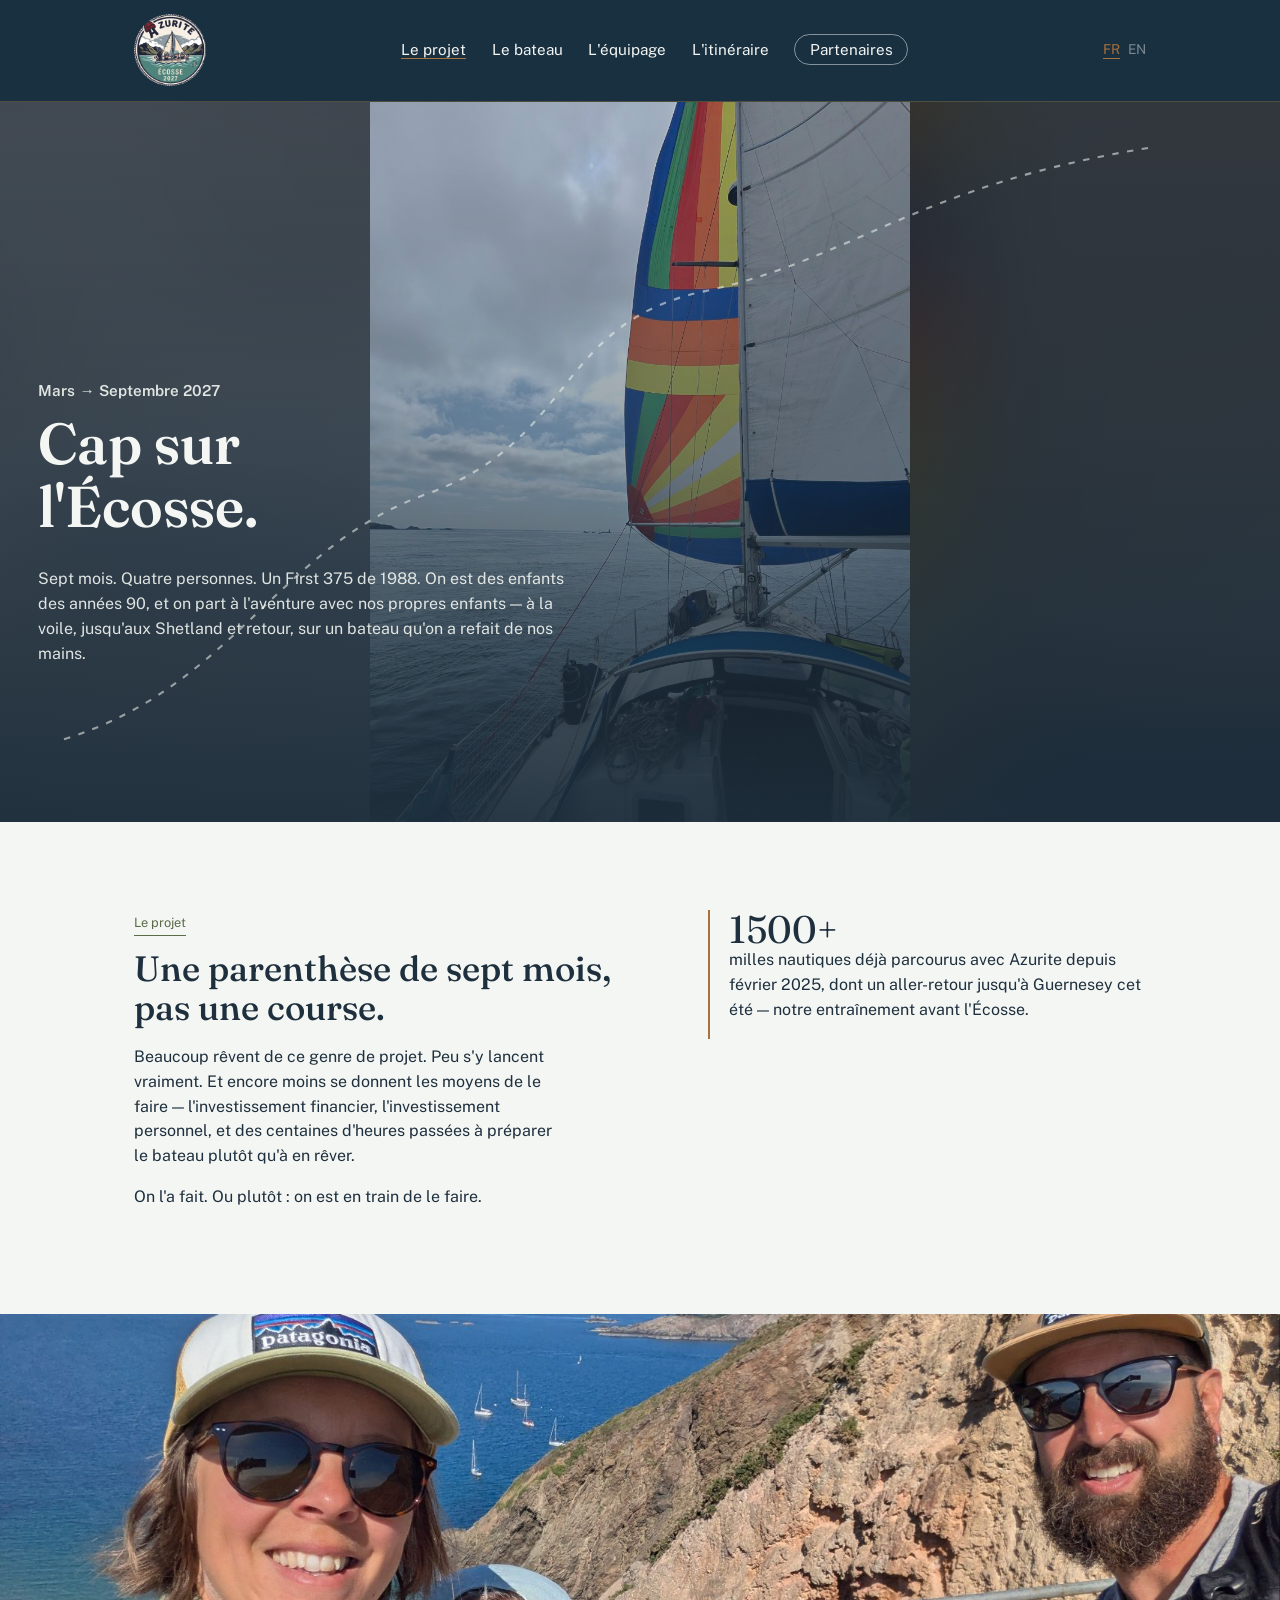
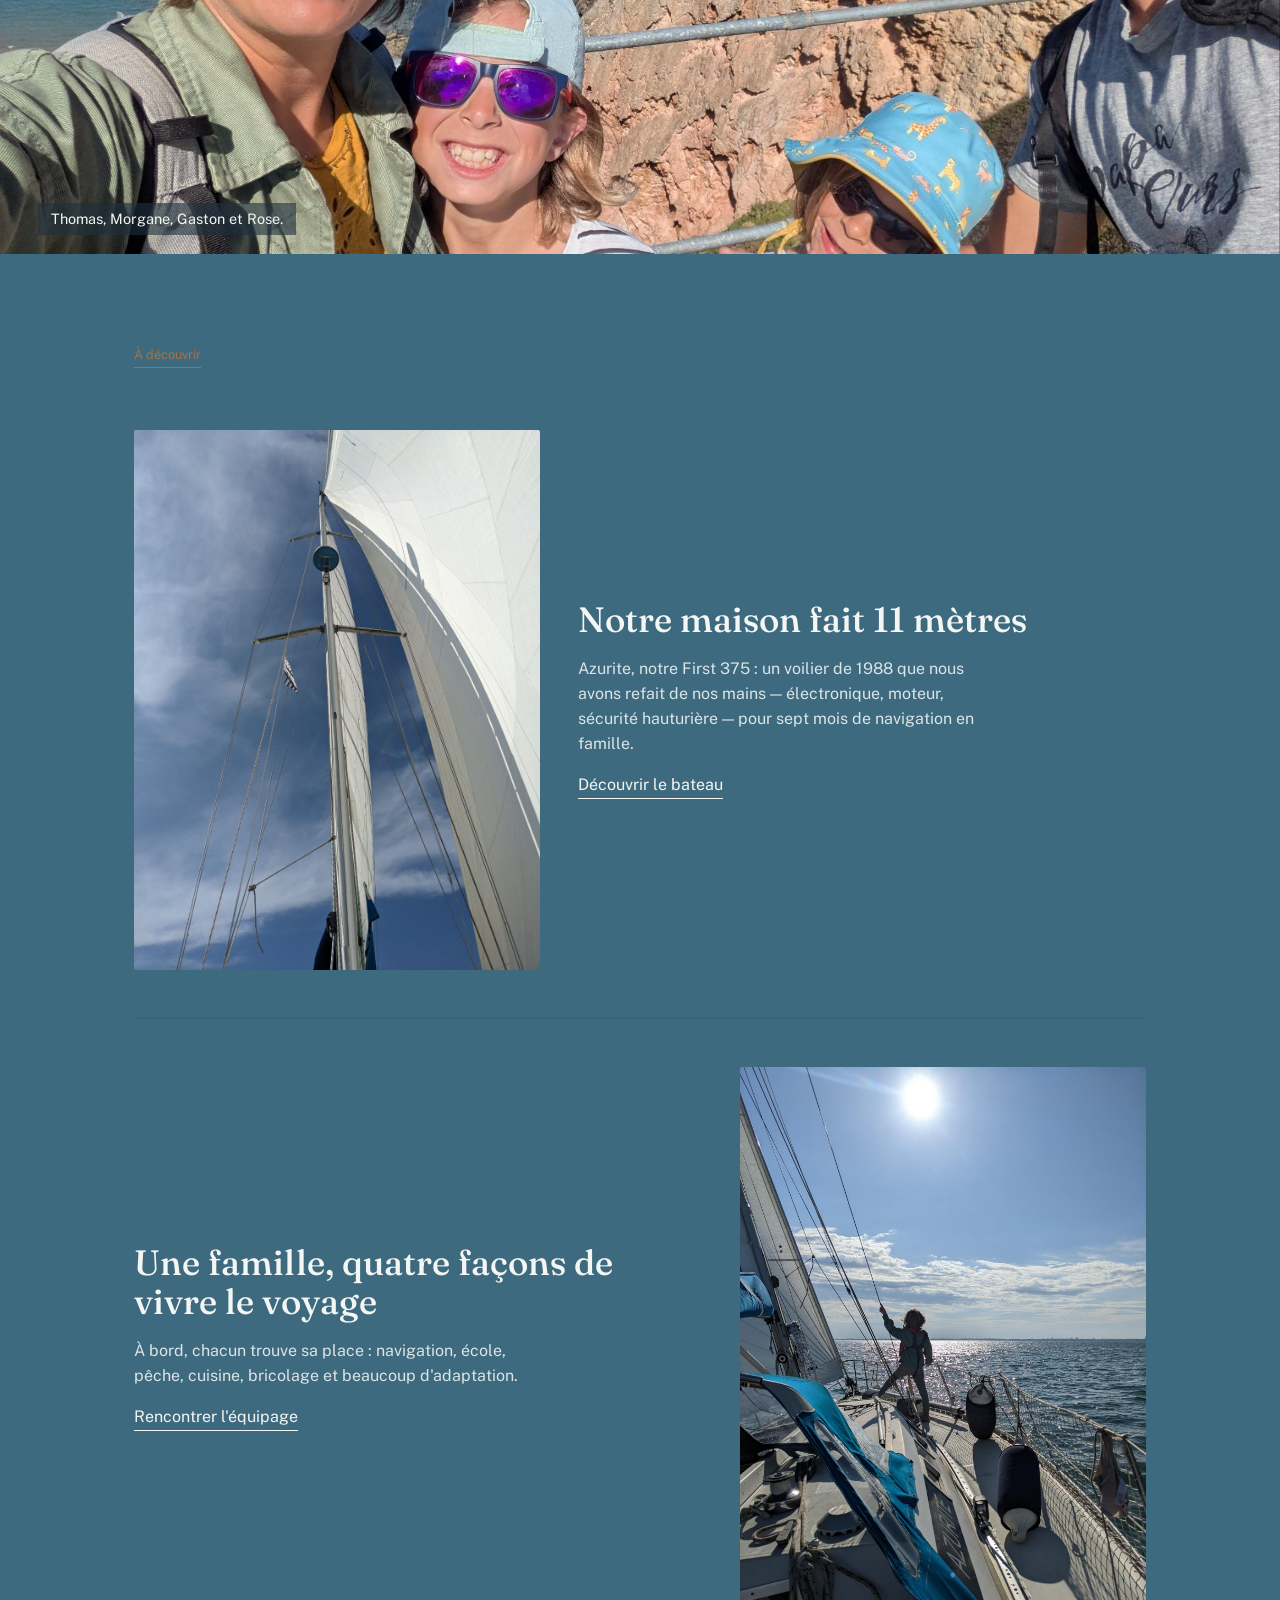
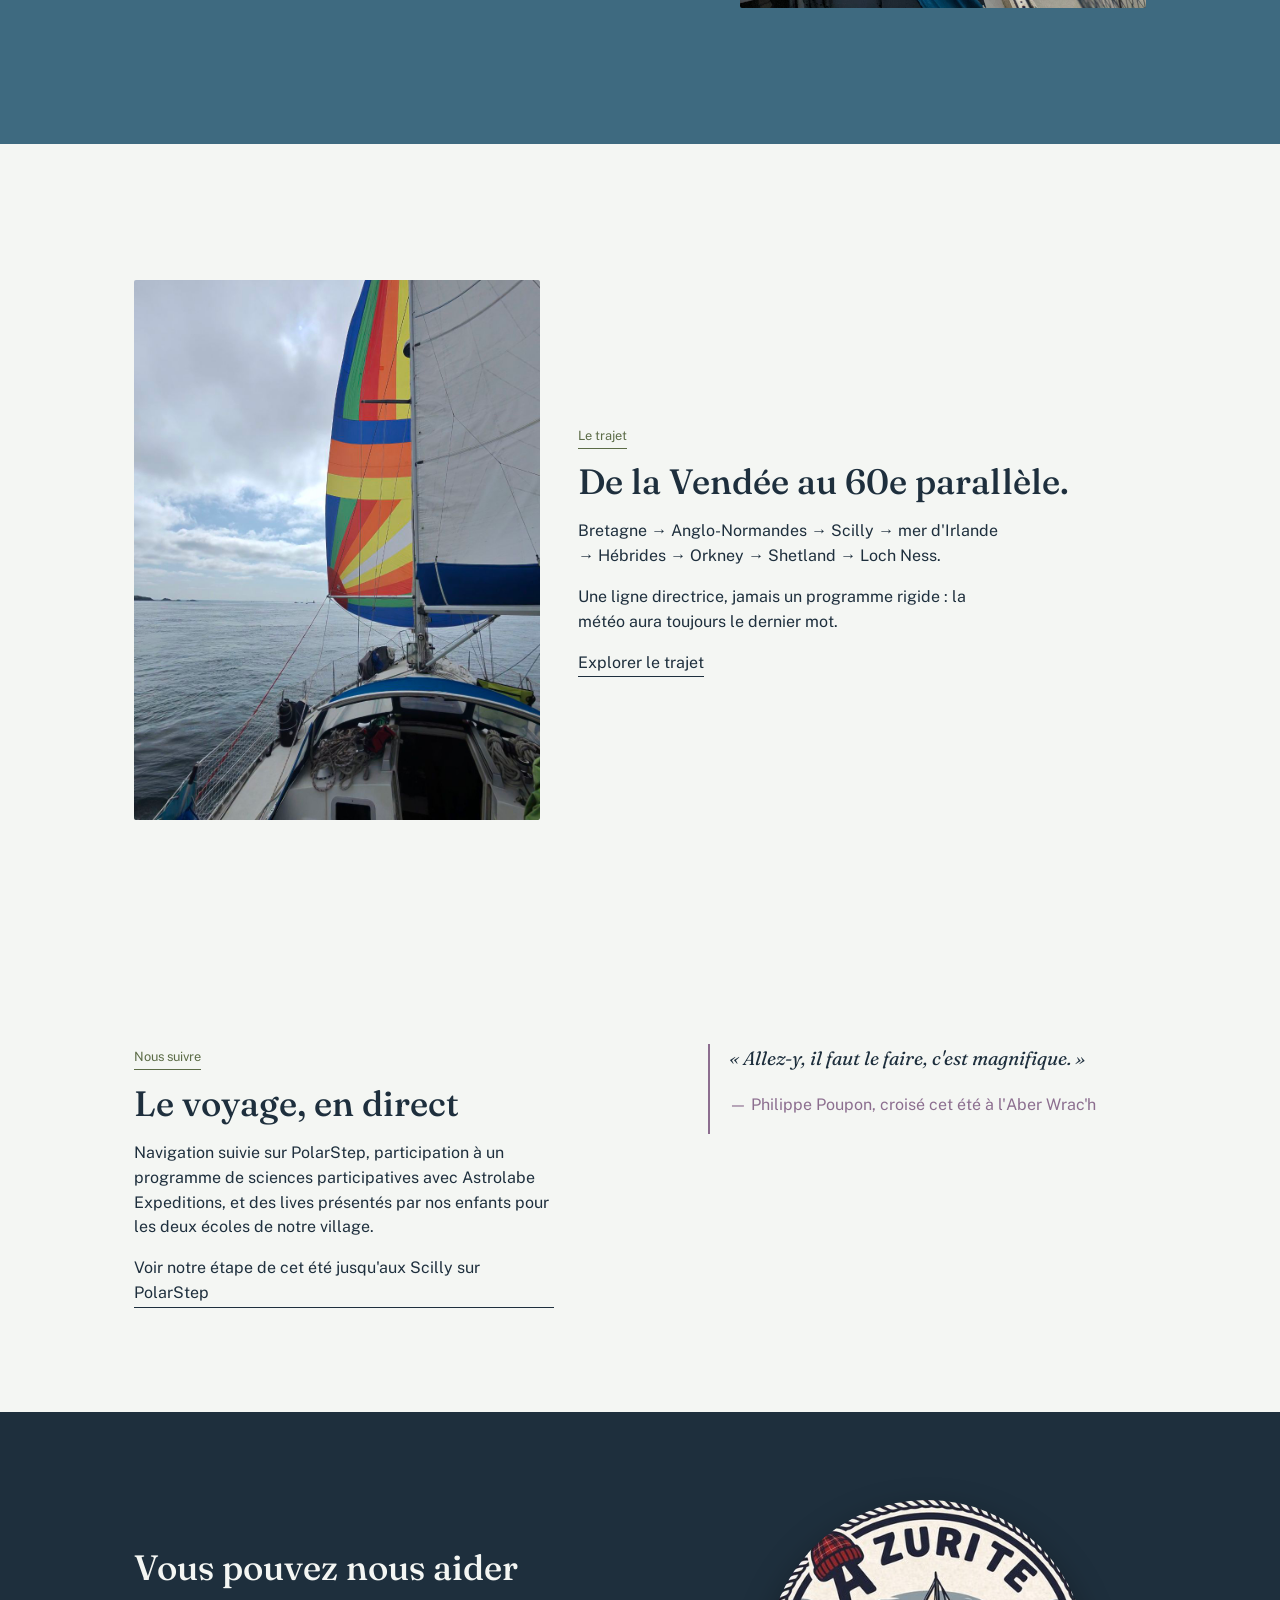
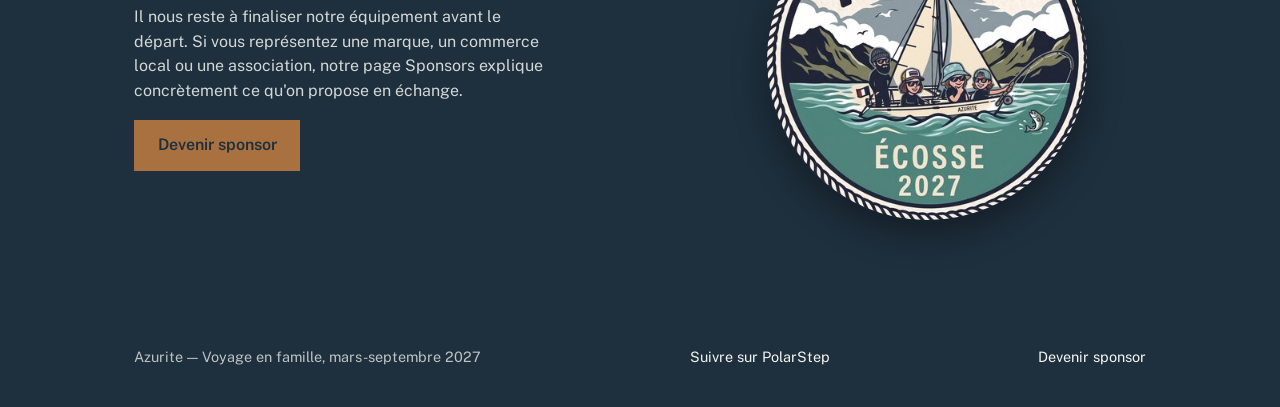
==== commit 168f2fa3: "version 3.1" ====
--- a/index.html
+++ b/index.html
@@ -75,8 +75,8 @@
         <img src="assets/img/mat-voiles.jpg" alt="Le mât et les voiles d'Azurite, vus depuis le pont" loading="lazy" data-i18n-alt="index.boatBlock.imgAlt">
       </figure>
       <div>
-        <h2 data-i18n="index.boatBlock.title">Azurite, notre First 375</h2>
-        <p data-i18n="index.boatBlock.text">Notre maison fait 11 mètres : un voilier de 1988 que nous avons refait de nos mains — électronique, moteur, sécurité hauturière — pour sept mois de navigation en famille.</p>
+        <h2 data-i18n="index.boatBlock.title">Notre maison fait 11 mètres</h2>
+        <p data-i18n="index.boatBlock.text">Azurite, notre First 375 : un voilier de 1988 que nous avons refait de nos mains — électronique, moteur, sécurité hauturière — pour sept mois de navigation en famille.</p>
         <a href="bateau.html" class="link-underline" data-i18n="index.boatBlock.cta">Découvrir le bateau</a>
       </div>
     </div>
@@ -96,11 +96,18 @@
 
 <section>
   <div class="container">
-    <span class="eyebrow-tag" data-i18n="index.routeBlock.eyebrow">Le trajet</span>
-    <h2 data-i18n="index.routeBlock.title">De la Vendée au 60e parallèle.</h2>
-    <p class="lead" data-i18n="index.routeBlock.lead">Bretagne → Anglo-Normandes → Scilly → mer d'Irlande → Hébrides → Orkney → Shetland → Loch Ness.</p>
-    <p data-i18n="index.routeBlock.text">Une ligne directrice, jamais un programme rigide : la météo aura toujours le dernier mot.</p>
-    <a href="trajet.html" class="link-underline" data-i18n="index.routeBlock.cta">Explorer le trajet</a>
+    <div class="portrait">
+      <figure class="portrait-figure" style="margin:0;">
+        <img src="assets/img/hero-spi.jpg" alt="Le spi arc-en-ciel d'Azurite gonflé au large" loading="lazy" data-i18n-alt="index.routeBlock.imgAlt">
+      </figure>
+      <div>
+        <span class="eyebrow-tag" data-i18n="index.routeBlock.eyebrow">Le trajet</span>
+        <h2 data-i18n="index.routeBlock.title">De la Vendée au 60e parallèle.</h2>
+        <p class="lead" data-i18n="index.routeBlock.lead">Bretagne → Anglo-Normandes → Scilly → mer d'Irlande → Hébrides → Orkney → Shetland → Loch Ness.</p>
+        <p data-i18n="index.routeBlock.text">Une ligne directrice, jamais un programme rigide : la météo aura toujours le dernier mot.</p>
+        <a href="trajet.html" class="link-underline" data-i18n="index.routeBlock.cta">Explorer le trajet</a>
+      </div>
+    </div>
   </div>
 </section>
 
--- a/assets/style.css
+++ b/assets/style.css
@@ -469,10 +469,19 @@
   display: flex; align-items: center; justify-content: center;
   overflow: hidden;
   border-radius: 4px;
+  position: relative;
+  transition: transform .25s ease, box-shadow .25s ease, overflow .25s;
 }
 .logo-filled img{
   width: 100%; height: 100%;
   object-fit: contain;
+}
+.logo-filled:hover, .logo-filled:focus-within{
+  transform: scale(1.7);
+  overflow: visible;
+  z-index: 5;
+  box-shadow: 0 16px 40px rgba(0,0,0,0.4);
+  background: var(--ink);
 }
 .logo-wall{
   display: grid; grid-template-columns: repeat(auto-fill, minmax(9rem, 1fr));
@@ -582,6 +591,4 @@
   color: var(--brass);
 }
 
-/* Zoom léger au survol des logos sponsors, pour mieux les voir */
-.logo-filled img{ transition: transform .25s ease; }
-.logo-filled:hover img, .logo-filled:focus-within img{ transform: scale(1.15); }
+/* Zoom sur les logos sponsors : voir la note plus haut dans .logo-filled */
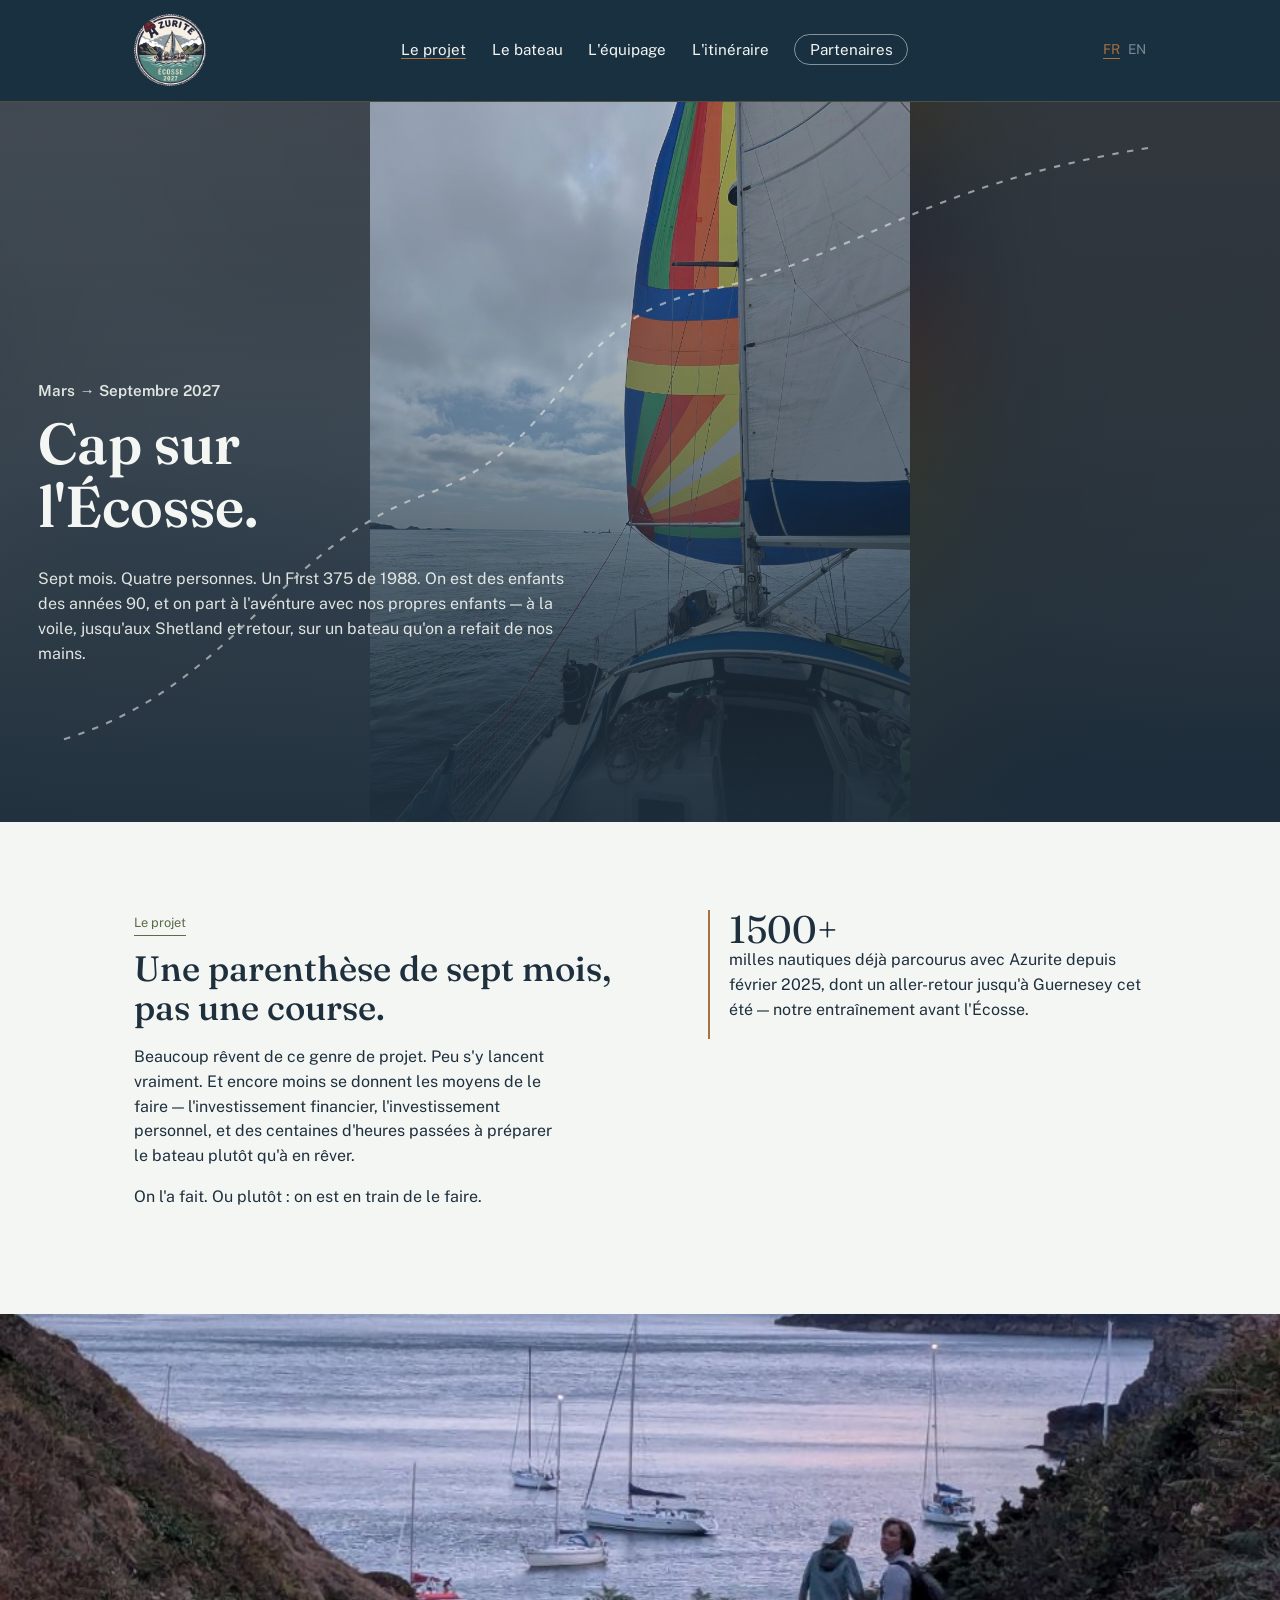
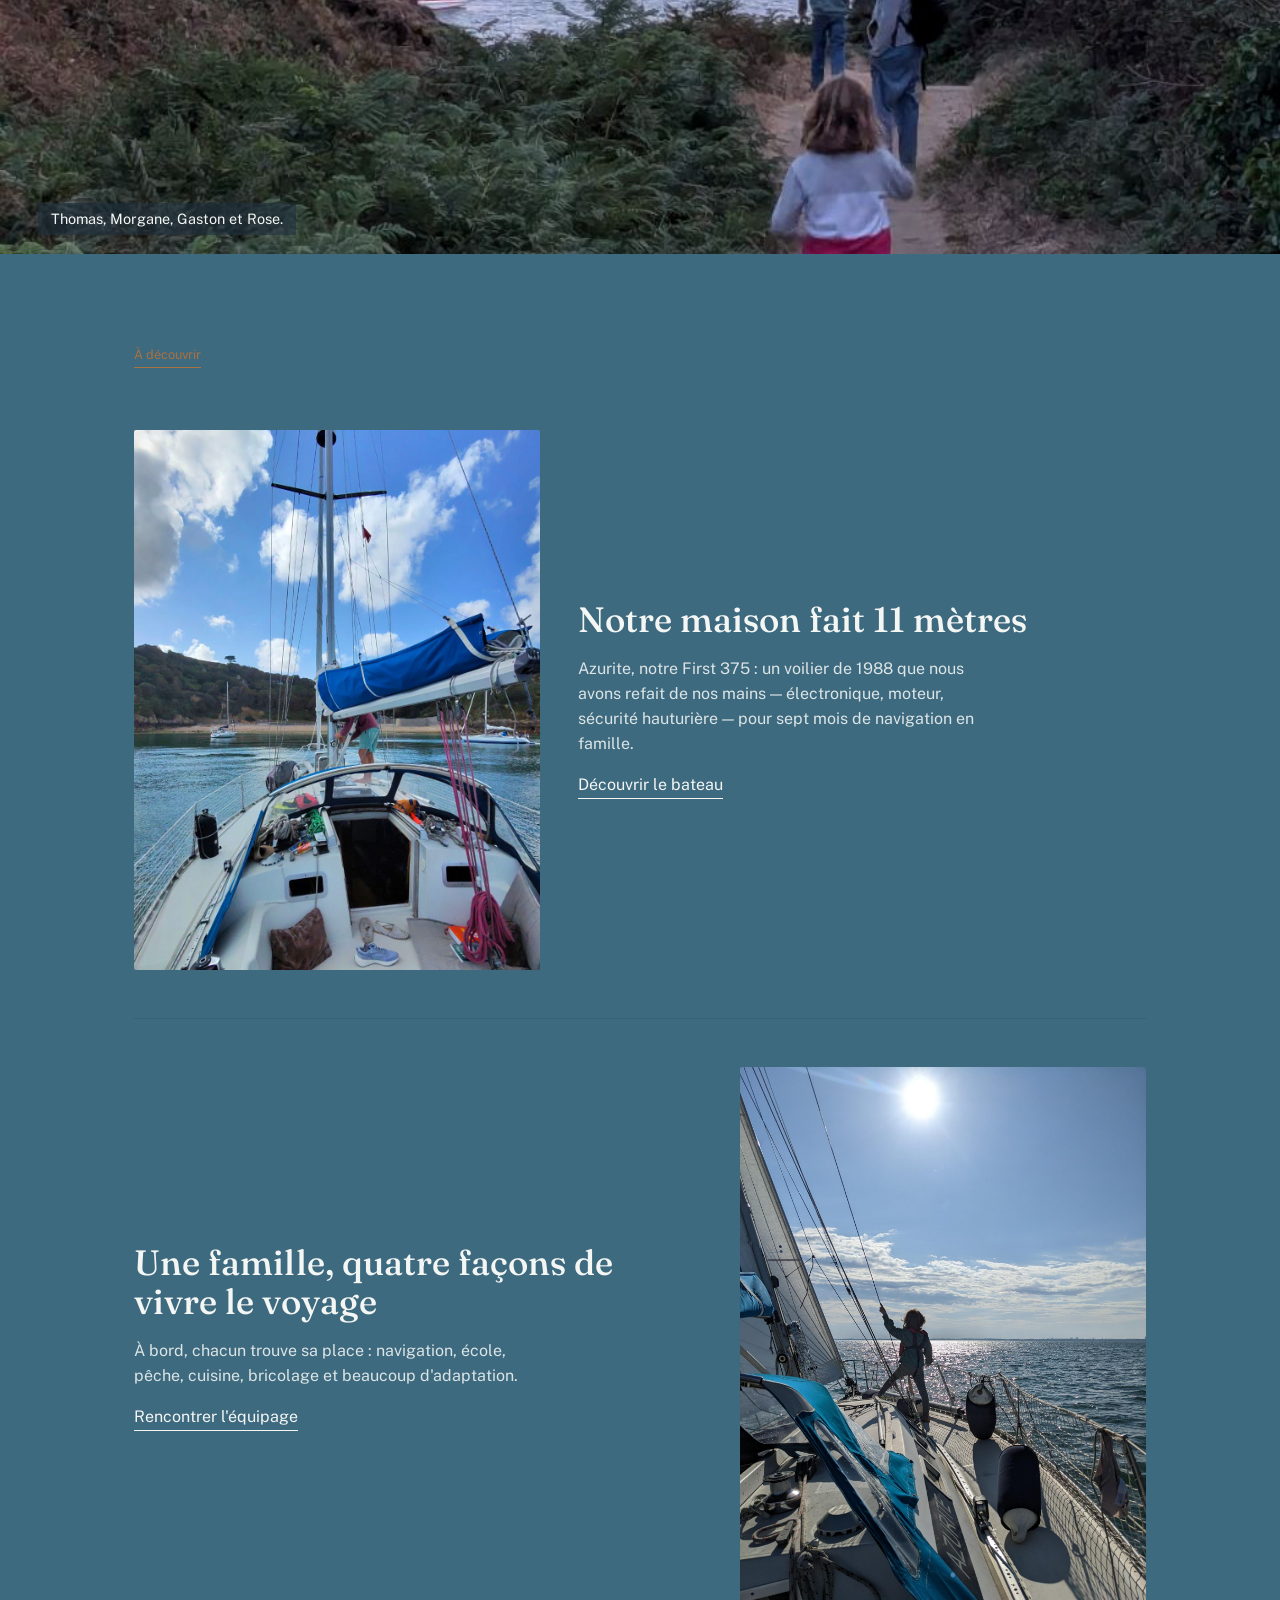
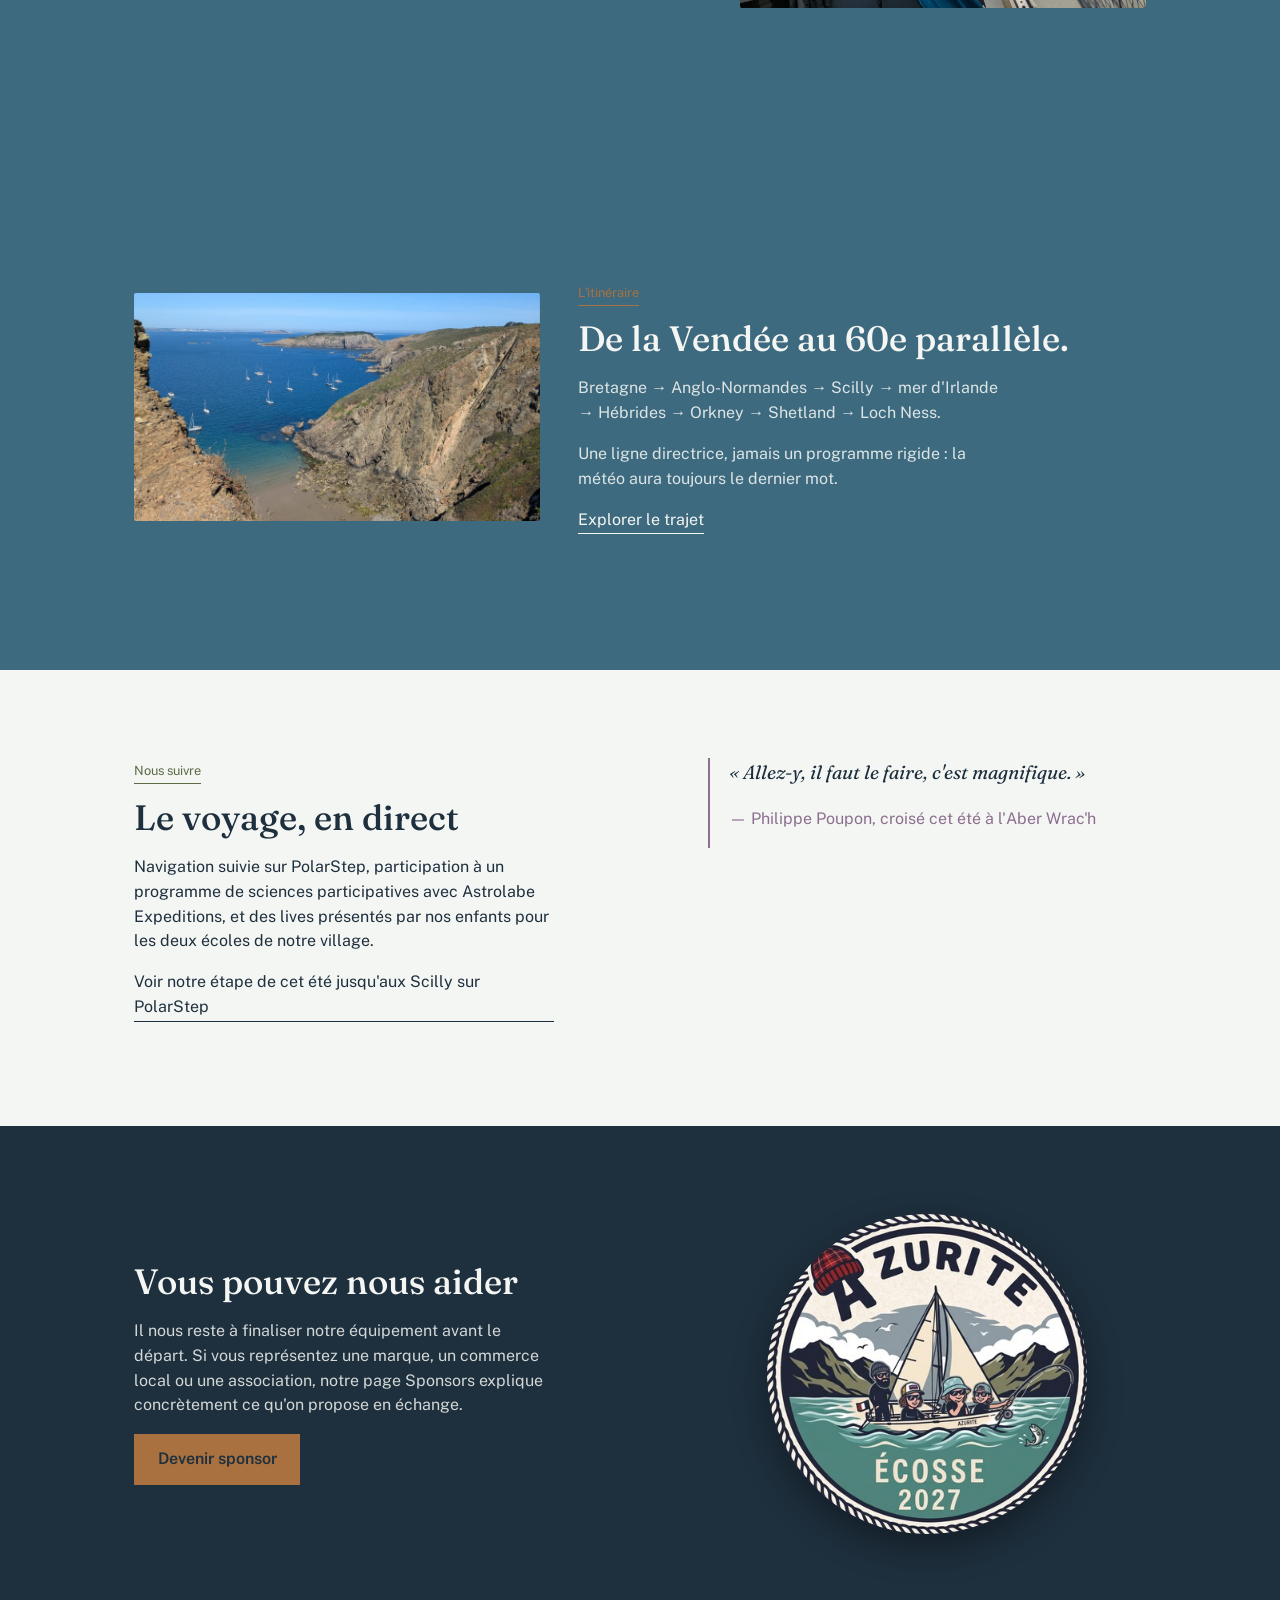
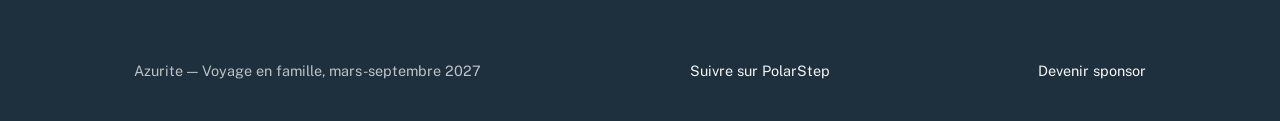
==== commit 0a1111f9: "version 3.2" ====
--- a/index.html
+++ b/index.html
@@ -62,7 +62,7 @@
 </section>
 
 <figure class="photo-break">
-  <img src="assets/img/famille-groupe.jpg" alt="Thomas, Morgane, Gaston et Rose en randonnée sur la côte, avec des voiliers au mouillage en arrière-plan" data-i18n-alt="index.photoBreak.imgAlt" loading="lazy">
+  <img src="assets/img/sentier-cotier-famille.jpg" alt="La famille sur un sentier côtier, au crépuscule, avec les voiliers au mouillage en contrebas" data-i18n-alt="index.photoBreak.imgAlt" loading="lazy">
   <figcaption data-i18n="index.photoBreak.caption">Thomas, Morgane, Gaston et Rose.</figcaption>
 </figure>
 
@@ -72,7 +72,7 @@
 
     <div class="portrait">
       <figure class="portrait-figure" style="margin:0;">
-        <img src="assets/img/mat-voiles.jpg" alt="Le mât et les voiles d'Azurite, vus depuis le pont" loading="lazy" data-i18n-alt="index.boatBlock.imgAlt">
+        <img src="assets/img/etrave-greement.jpg" alt="Thomas au gréement, à l'étrave d'Azurite au mouillage" loading="lazy" data-i18n-alt="index.boatBlock.imgAlt">
       </figure>
       <div>
         <h2 data-i18n="index.boatBlock.title">Notre maison fait 11 mètres</h2>
@@ -94,14 +94,14 @@
   </div>
 </section>
 
-<section>
+<section class="section-sea">
   <div class="container">
     <div class="portrait">
       <figure class="portrait-figure" style="margin:0;">
-        <img src="assets/img/hero-spi.jpg" alt="Le spi arc-en-ciel d'Azurite gonflé au large" loading="lazy" data-i18n-alt="index.routeBlock.imgAlt">
+        <img src="assets/img/mouillage-vue-haut.jpg" alt="Vue en hauteur sur un mouillage de voiliers entre les falaises, lors de notre navigation d'entraînement" loading="lazy" data-i18n-alt="index.routeBlock.imgAlt">
       </figure>
       <div>
-        <span class="eyebrow-tag" data-i18n="index.routeBlock.eyebrow">Le trajet</span>
+        <span class="eyebrow-tag" style="color:var(--brass); border-color:var(--brass);" data-i18n="index.routeBlock.eyebrow">L'itinéraire</span>
         <h2 data-i18n="index.routeBlock.title">De la Vendée au 60e parallèle.</h2>
         <p class="lead" data-i18n="index.routeBlock.lead">Bretagne → Anglo-Normandes → Scilly → mer d'Irlande → Hébrides → Orkney → Shetland → Loch Ness.</p>
         <p data-i18n="index.routeBlock.text">Une ligne directrice, jamais un programme rigide : la météo aura toujours le dernier mot.</p>
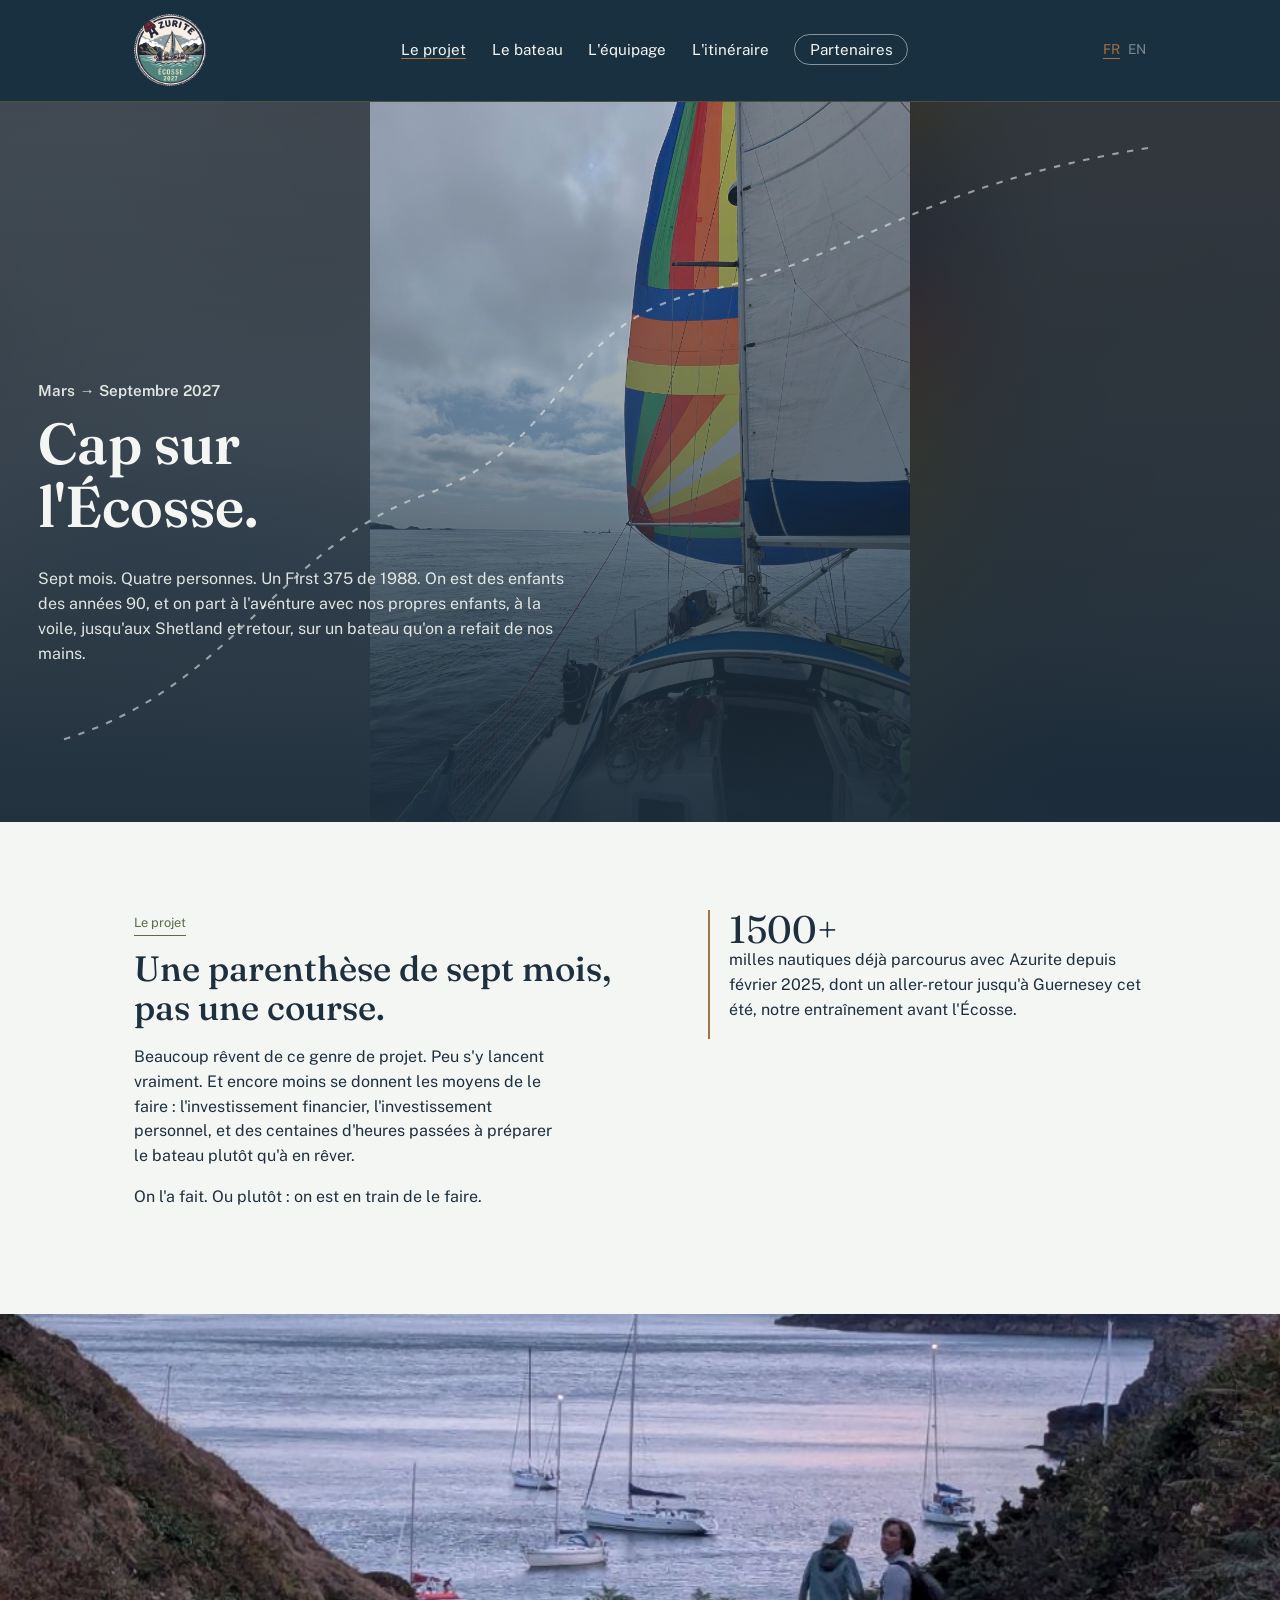
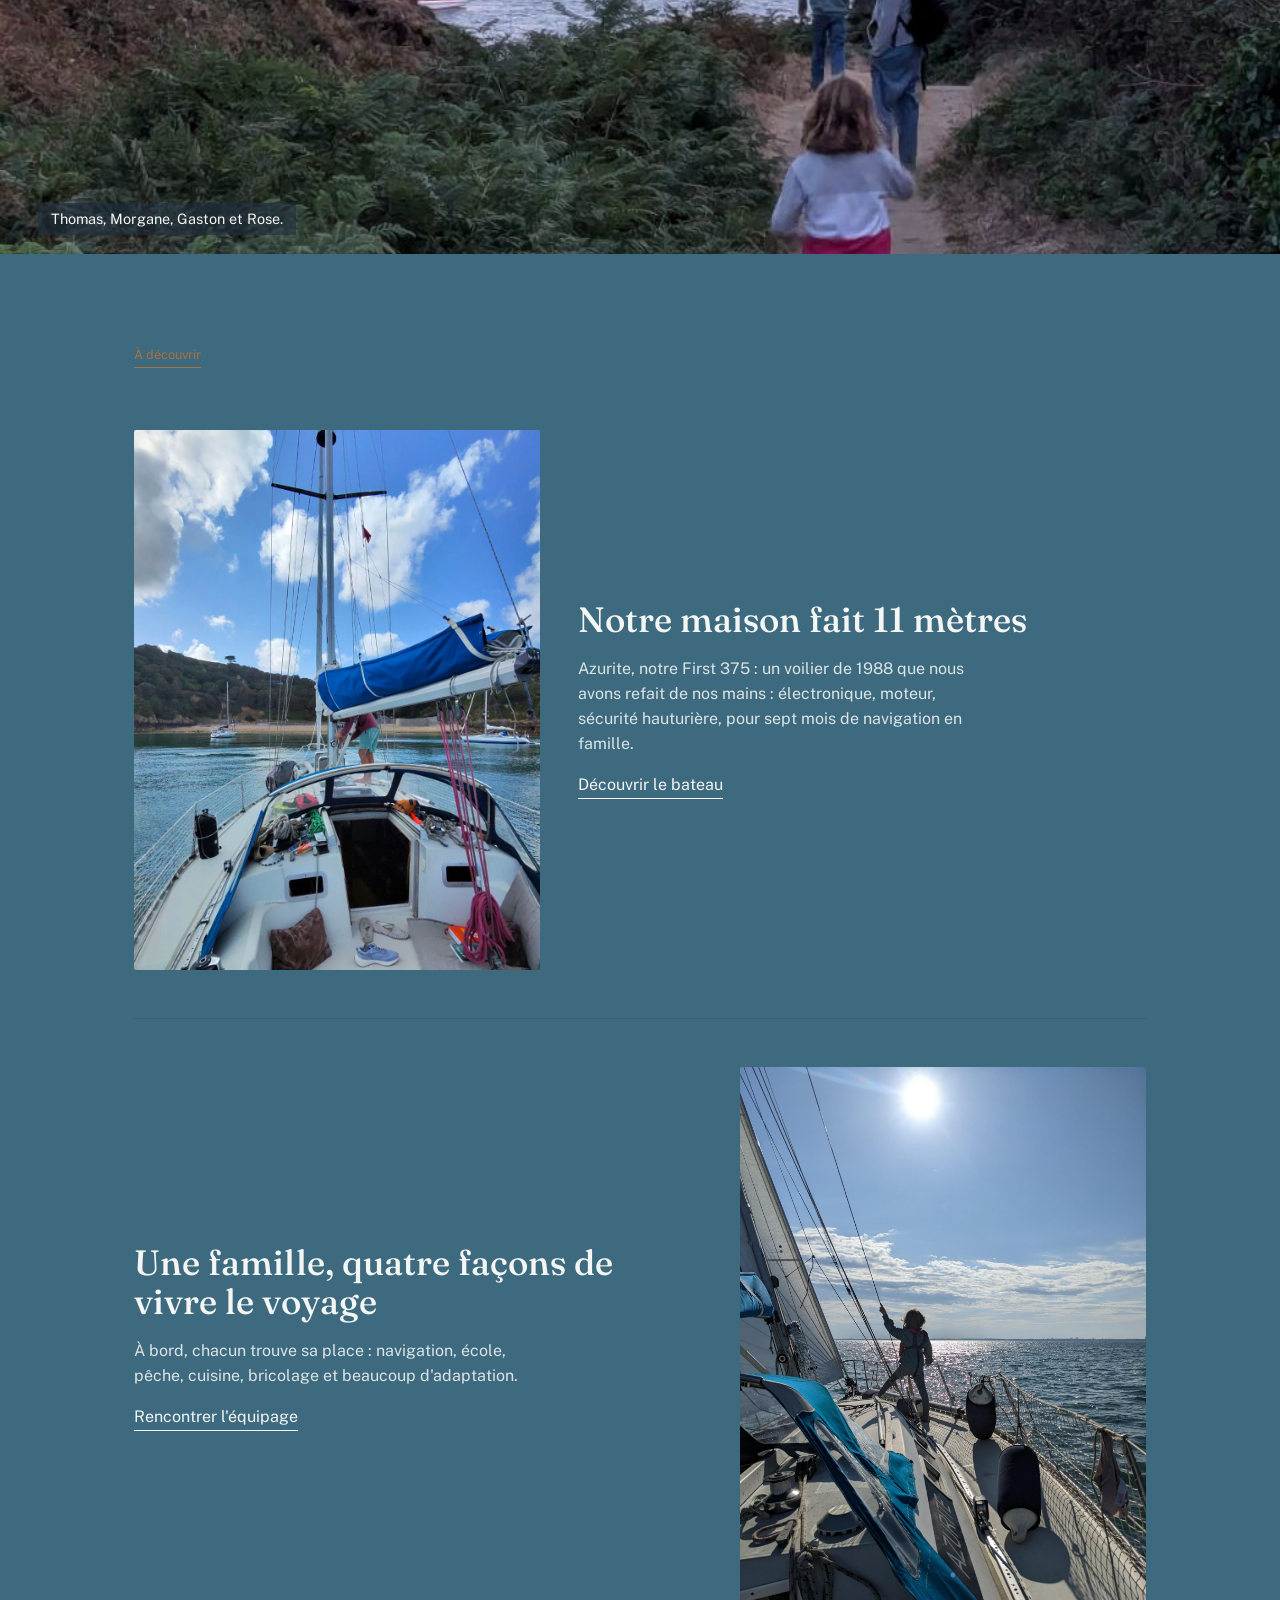
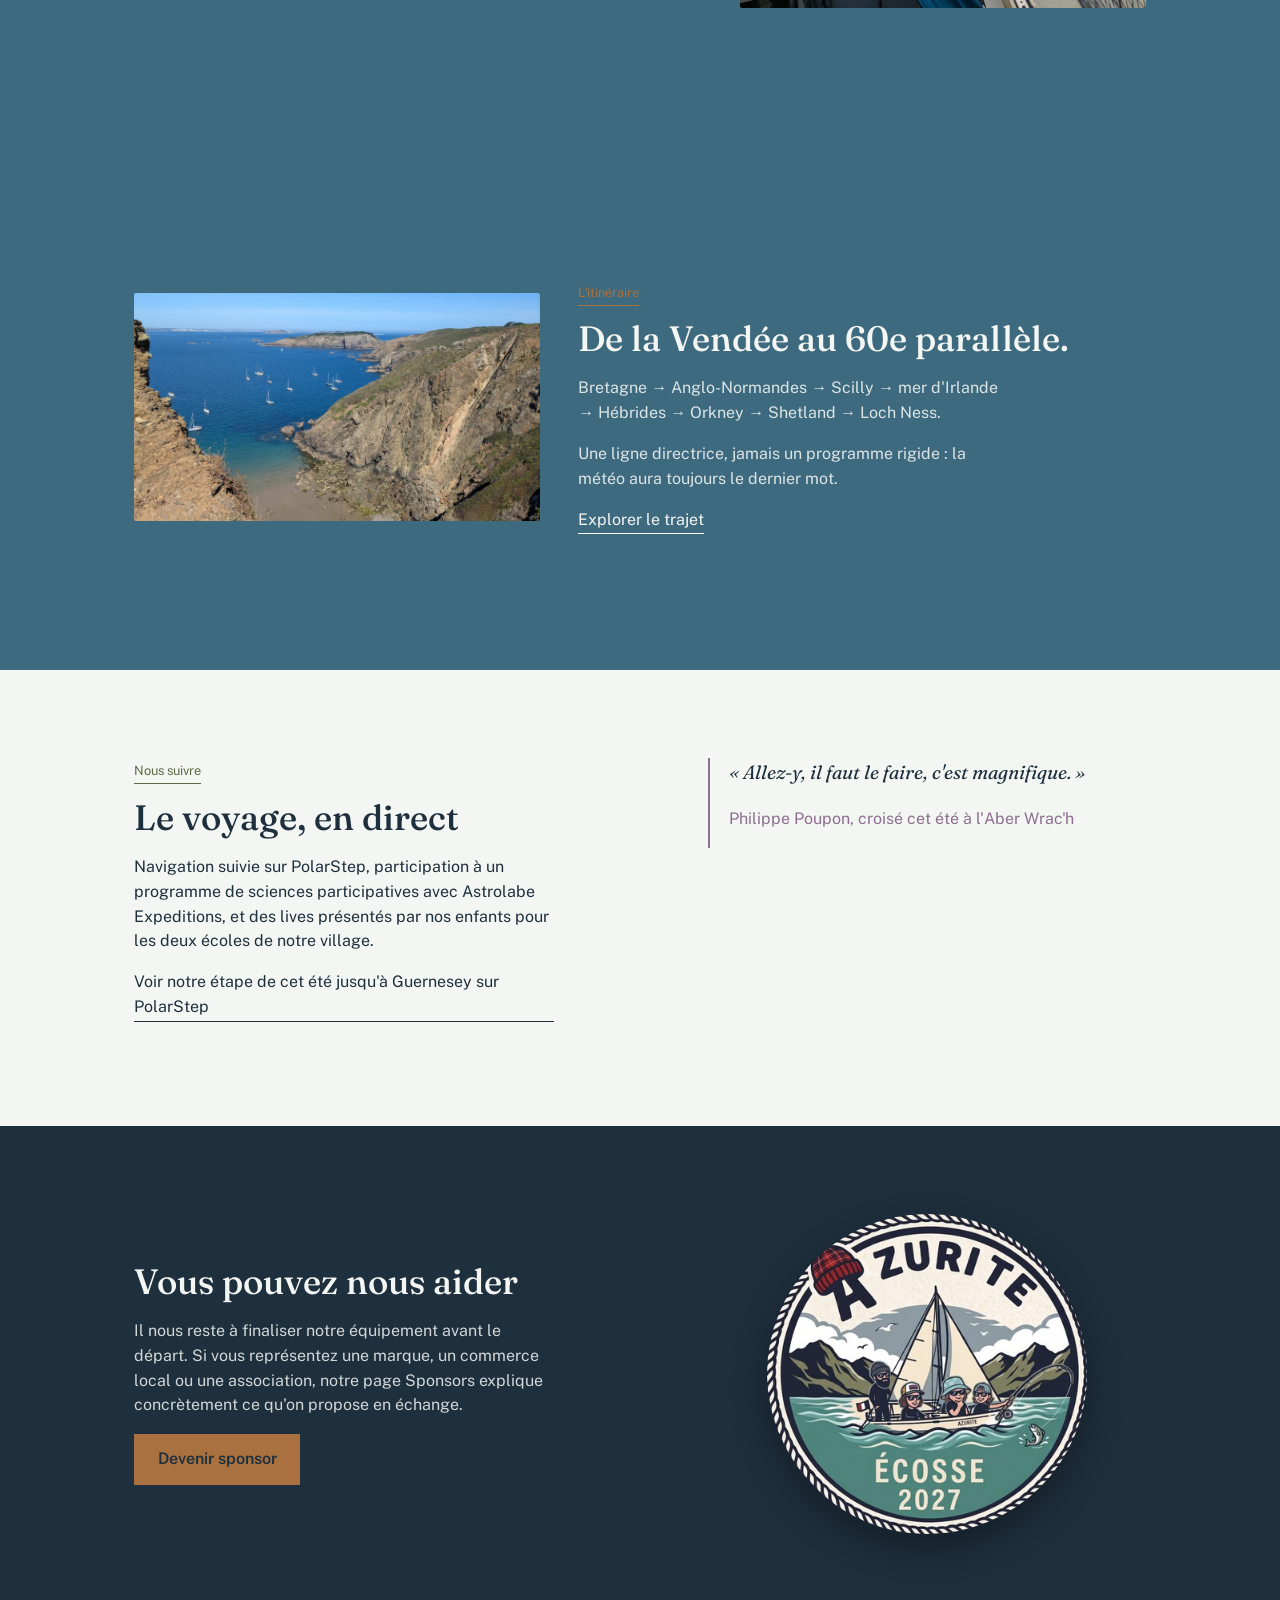
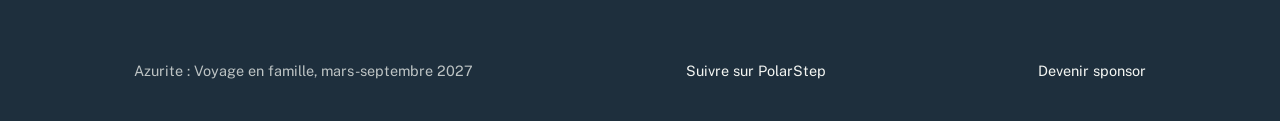
==== commit 6d6214e0: "petit details 2" ====
--- a/index.html
+++ b/index.html
@@ -3,7 +3,7 @@
 <head>
 <meta charset="utf-8">
 <meta name="viewport" content="width=device-width, initial-scale=1">
-<title data-i18n="meta.index.title">Azurite — Cap sur l'Écosse, en famille</title>
+<title data-i18n="meta.index.title">Cap sur l'Écosse, en famille</title>
 <meta name="description" content="Mars à septembre 2027 : sept mois de navigation en famille de La Faute-sur-Mer jusqu'aux Shetland, à bord d'Azurite, notre First 375 de 1988." data-i18n-content="meta.index.description">
 <link rel="stylesheet" href="assets/style.css">
 <link rel="icon" type="image/png" sizes="32x32" href="assets/img/favicon-32.png">
@@ -14,7 +14,7 @@
 
 <header class="site-header">
   <div class="container">
-    <a href="index.html" class="wordmark logo-swap" aria-label="Azurite — Accueil" data-i18n-aria="nav.logoAria">
+    <a href="index.html" class="wordmark logo-swap" aria-label="Accueil" data-i18n-aria="nav.logoAria">
       <img src="assets/img/logo-azurite-badge.jpg" alt="">
     </a>
     <button class="nav-toggle" aria-expanded="false" aria-label="Ouvrir le menu" data-i18n="nav.menuToggle" data-i18n-aria="nav.menuAria">Menu</button>
@@ -42,7 +42,7 @@
   <div class="hero-content">
     <p class="hero-kicker" data-i18n="index.heroKicker">Mars → Septembre 2027</p>
     <h1 data-i18n="index.heroTitle">Cap sur<br>l'Écosse.</h1>
-    <p data-i18n="index.heroText">Sept mois. Quatre personnes. Un First 375 de 1988. On est des enfants des années 90, et on part à l'aventure avec nos propres enfants — à la voile, jusqu'aux Shetland et retour, sur un bateau qu'on a refait de nos mains.</p>
+    <p data-i18n="index.heroText">Sept mois. Quatre personnes. Un First 375 de 1988. On est des enfants des années 90, et on part à l'aventure avec nos propres enfants, à la voile, jusqu'aux Shetland et retour, sur un bateau qu'on a refait de nos mains.</p>
   </div>
 </section>
 
@@ -51,12 +51,12 @@
     <div>
       <span class="eyebrow-tag" data-i18n="index.projectEyebrow">Le projet</span>
       <h2 data-i18n="index.projectTitle">Une parenthèse de sept mois, pas une course.</h2>
-      <p data-i18n="index.projectText1">Beaucoup rêvent de ce genre de projet. Peu s'y lancent vraiment. Et encore moins se donnent les moyens de le faire — l'investissement financier, l'investissement personnel, et des centaines d'heures passées à préparer le bateau plutôt qu'à en rêver.</p>
+      <p data-i18n="index.projectText1">Beaucoup rêvent de ce genre de projet. Peu s'y lancent vraiment. Et encore moins se donnent les moyens de le faire : l'investissement financier, l'investissement personnel, et des centaines d'heures passées à préparer le bateau plutôt qu'à en rêver.</p>
       <p data-i18n="index.projectText2">On l'a fait. Ou plutôt : on est en train de le faire.</p>
     </div>
     <div class="pull-figure">
       <span class="num" data-i18n="index.pullNum">1500+</span>
-      <p data-i18n="index.pullText">milles nautiques déjà parcourus avec Azurite depuis février 2025, dont un aller-retour jusqu'à Guernesey cet été — notre entraînement avant l'Écosse.</p>
+      <p data-i18n="index.pullText">milles nautiques déjà parcourus avec Azurite depuis février 2025, dont un aller-retour jusqu'à Guernesey cet été, notre entraînement avant l'Écosse.</p>
     </div>
   </div>
 </section>
@@ -76,7 +76,7 @@
       </figure>
       <div>
         <h2 data-i18n="index.boatBlock.title">Notre maison fait 11 mètres</h2>
-        <p data-i18n="index.boatBlock.text">Azurite, notre First 375 : un voilier de 1988 que nous avons refait de nos mains — électronique, moteur, sécurité hauturière — pour sept mois de navigation en famille.</p>
+        <p data-i18n="index.boatBlock.text">Azurite, notre First 375 : un voilier de 1988 que nous avons refait de nos mains : électronique, moteur, sécurité hauturière, pour sept mois de navigation en famille.</p>
         <a href="bateau.html" class="link-underline" data-i18n="index.boatBlock.cta">Découvrir le bateau</a>
       </div>
     </div>
@@ -121,7 +121,7 @@
     </div>
     <div class="pull-figure" style="border-color:var(--heather);">
       <p style="font-family:var(--font-display); font-style:italic; font-size:1.2rem;" data-i18n="index.quote">« Allez-y, il faut le faire, c'est magnifique. »</p>
-      <p style="color:var(--heather); max-width:none;" data-i18n="index.quoteAuthor">— Philippe Poupon, croisé cet été à l'Aber Wrac'h</p>
+      <p style="color:var(--heather); max-width:none;" data-i18n="index.quoteAuthor">Philippe Poupon, croisé cet été à l'Aber Wrac'h</p>
     </div>
   </div>
 </section>
@@ -134,14 +134,14 @@
       <a href="sponsors.html" class="btn" data-i18n="index.helpCta">Devenir sponsor</a>
     </div>
     <div class="help-logo">
-      <img src="assets/img/logo-azurite-badge.jpg" alt="Le badge Azurite — Écosse 2027" data-i18n-alt="index.helpLogoAlt">
+      <img src="assets/img/logo-azurite-badge.jpg" alt="Le badge Azurite, Écosse 2027" data-i18n-alt="index.helpLogoAlt">
     </div>
   </div>
 </section>
 
 <footer class="site-footer">
   <div class="container footer-grid">
-    <div data-i18n="footer.tagline">Azurite — Voyage en famille, mars-septembre 2027</div>
+    <div data-i18n="footer.tagline">Azurite : Voyage en famille, mars-septembre 2027</div>
     <div><a href="https://www.polarsteps.com/ThomasCornilleau/27373153-azurite-au-scilly" data-i18n="footer.polarsteps">Suivre sur PolarStep</a></div>
     <div><a href="sponsors.html" data-i18n="footer.sponsorCta">Devenir sponsor</a></div>
   </div>
--- a/assets/style.css
+++ b/assets/style.css
@@ -275,36 +275,6 @@
   .help-logo img{ max-width: 220px; }
 }
 
-/* Teaser links to the four sections (homepage) */
-.teaser-list{ list-style: none; margin: 0; padding: 0; }
-.teaser-list li{
-  border-top: 1px solid rgba(11,36,54,0.15);
-  padding: 1.6rem 0;
-  display: grid; grid-template-columns: 7rem 1fr; gap: 1.5rem;
-  align-items: start;
-}
-.teaser-list li:last-child{ border-bottom: 1px solid rgba(11,36,54,0.15); }
-.teaser-media{ display: flex; flex-direction: column; gap: 0.5rem; }
-.teaser-media img{
-  width: 7rem; height: 7rem; object-fit: cover;
-  border-radius: 2px;
-  filter: grayscale(0.15) saturate(1.05);
-  transition: transform .4s ease, filter .4s ease;
-}
-.teaser-list li:hover .teaser-media img,
-.teaser-list li:focus-within .teaser-media img{
-  transform: scale(1.04);
-  filter: grayscale(0) saturate(1.15);
-}
-.teaser-media .coord{
-  font-family: var(--font-body); font-size: 0.8rem; color: var(--heather);
-}
-@media (max-width: 40rem){
-  .teaser-list li{ grid-template-columns: 1fr; gap: 0.8rem; }
-  .teaser-media{ flex-direction: row; align-items: center; }
-  .teaser-media img{ width: 4.5rem; height: 4.5rem; }
-}
-
 /* =========================================================
    Waypoints (page Trajet) — vraie séquence, donc numérotée
    ========================================================= */
@@ -327,55 +297,6 @@
 }
 .waypoints li.leg-end::before{ background: var(--brass); }
 .waypoints .leg-num{ color: var(--heather); font-size: 0.85rem; }
-
-.waypoint-btn{
-  display: block; width: 100%; text-align: left;
-  background: none; border: none; padding: 0;
-  font-family: var(--font-body); font-size: 1rem; color: var(--ink);
-  cursor: pointer;
-}
-.waypoint-btn:hover, .waypoint-btn:focus-visible{ color: var(--brass); }
-
-/* =========================================================
-   Carte interactive du trajet (Leaflet)
-   ========================================================= */
-.trajet-map-wrap{
-  display: grid; grid-template-columns: 1fr 1.3fr; gap: var(--gap);
-  align-items: start;
-}
-@media (max-width: 50rem){ .trajet-map-wrap{ grid-template-columns: 1fr; } }
-
-#route-map{
-  height: 480px;
-  border: 1px solid rgba(180,129,63,0.4);
-  background: var(--seaglass);
-}
-@media (max-width: 50rem){ #route-map{ height: 340px; order: -1; } }
-
-.route-list-scroll{
-  max-height: 480px; overflow-y: auto;
-  padding-right: 0.5rem;
-}
-
-/* teinte la carte pour rester dans la palette du site plutôt que
-   les couleurs par défaut d'OpenStreetMap/CARTO */
-.leaflet-tile-pane{ filter: sepia(0.25) hue-rotate(170deg) saturate(1.25) brightness(0.98); }
-
-.route-marker span{
-  display: block; width: 100%; height: 100%; border-radius: 50%;
-  background: var(--foam); border: 2px solid var(--brass);
-}
-.route-marker--end span{ background: var(--brass); border-color: var(--ink); }
-
-.leaflet-popup-content-wrapper{
-  background: var(--ink); color: var(--foam);
-  border-radius: 2px;
-}
-.leaflet-popup-tip{ background: var(--ink); }
-.leaflet-popup-content{ font-family: var(--font-body); font-size: 0.9rem; margin: 0.7rem 0.9rem; }
-.leaflet-popup-content strong{ font-family: var(--font-display); }
-.leaflet-container a.leaflet-popup-close-button{ color: var(--foam); }
-.leaflet-control-attribution{ font-size: 0.7rem; }
 
 /* =========================================================
    Apparition douce au scroll
@@ -434,30 +355,9 @@
   .portrait.reverse .portrait-figure{ order: 0; }
 }
 
-.placeholder-card{
-  border: 1px dashed rgba(11,36,54,0.3);
-  padding: 1.6rem;
-  color: var(--heather);
-  font-style: italic;
-}
-
 /* =========================================================
    Sponsors
    ========================================================= */
-.sponsor-split{
-  display: grid; grid-template-columns: 1fr 1fr; gap: 0;
-  border: 1px solid rgba(180,129,63,0.4);
-}
-.sponsor-panel{ padding: clamp(1.6rem, 4vw, 2.6rem); }
-.sponsor-panel + .sponsor-panel{ border-left: 1px solid rgba(180,129,63,0.4); }
-@media (max-width: 46rem){
-  .sponsor-split{ grid-template-columns: 1fr; }
-  .sponsor-panel + .sponsor-panel{ border-left: none; border-top: 1px solid rgba(180,129,63,0.4); }
-}
-.sponsor-panel h3{ margin-bottom: 0.3rem; }
-.sponsor-panel .kicker{ color: var(--rust); font-size: 0.85rem; display: block; margin-bottom: 0.6rem; }
-.sponsor-panel ul{ padding-left: 1.1rem; }
-
 .logo-slot{
   border: 1px dashed rgba(11,36,54,0.25);
   height: 4.5rem;
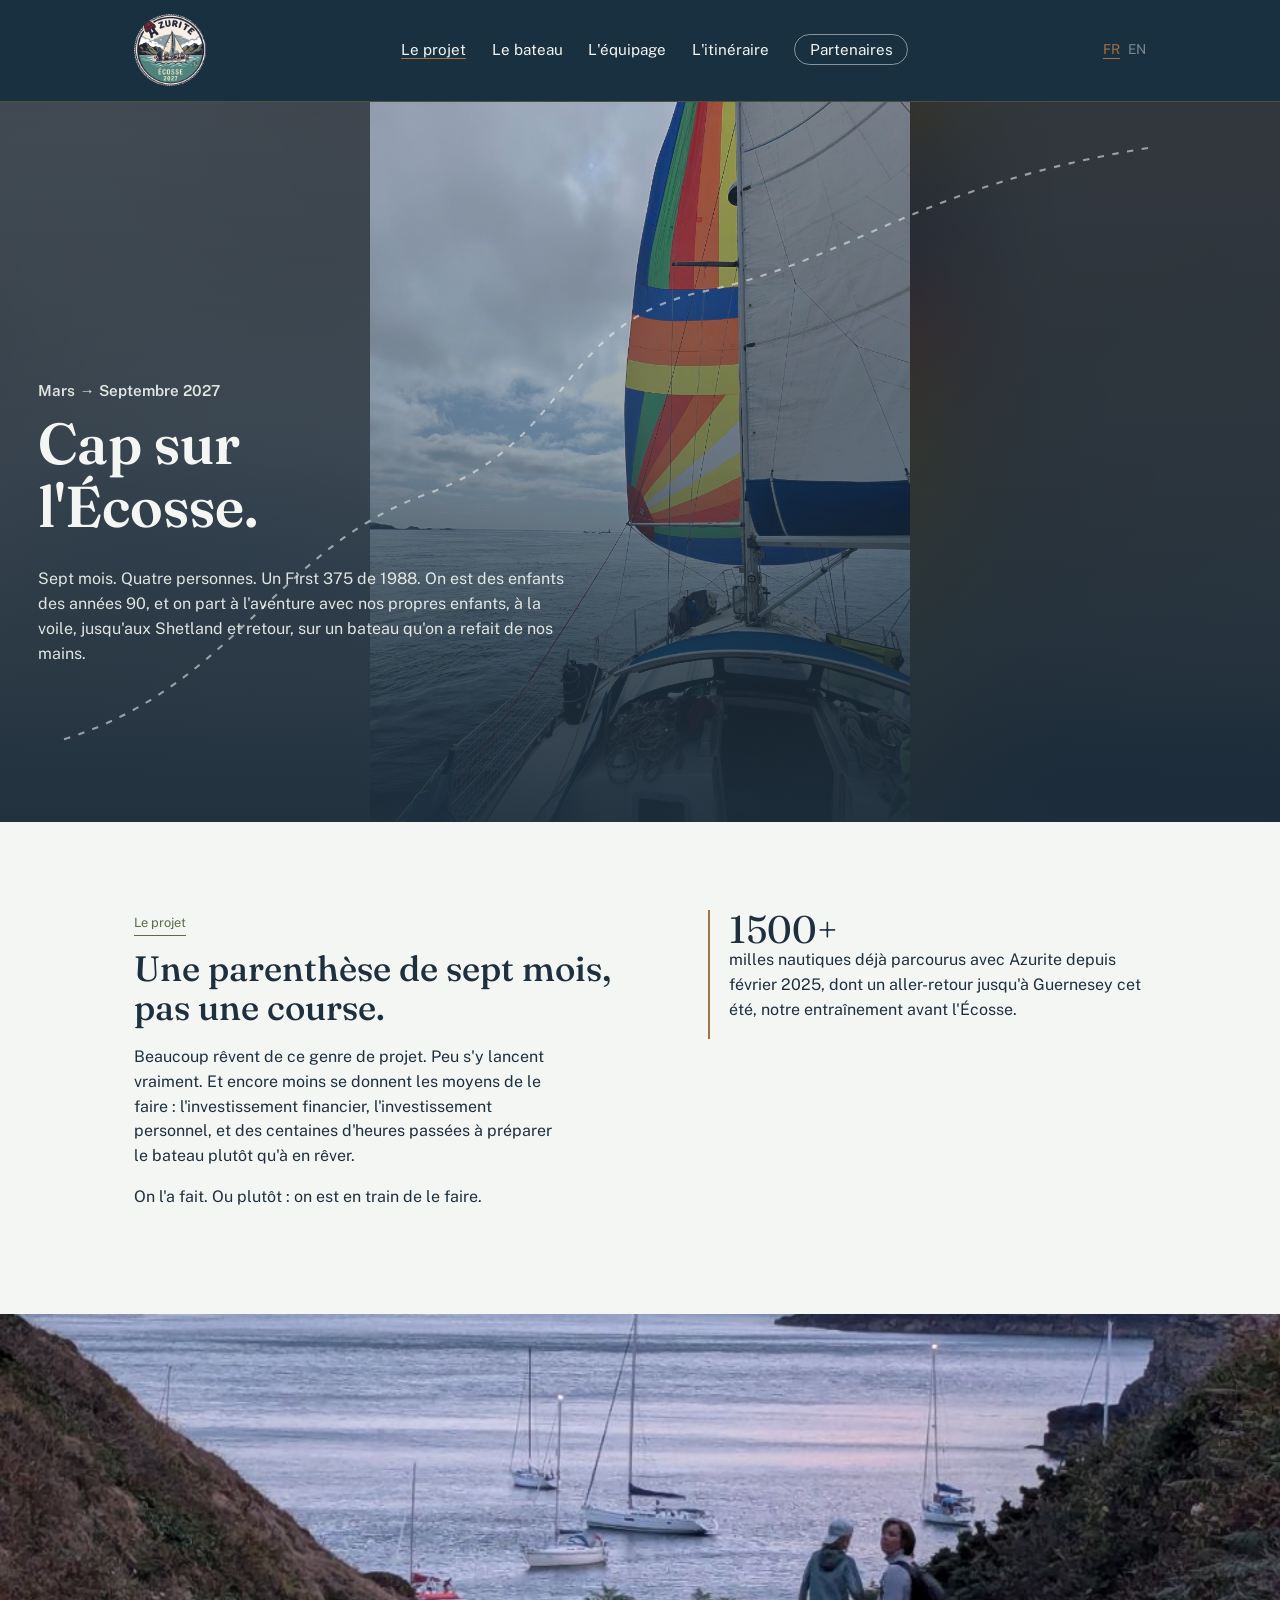
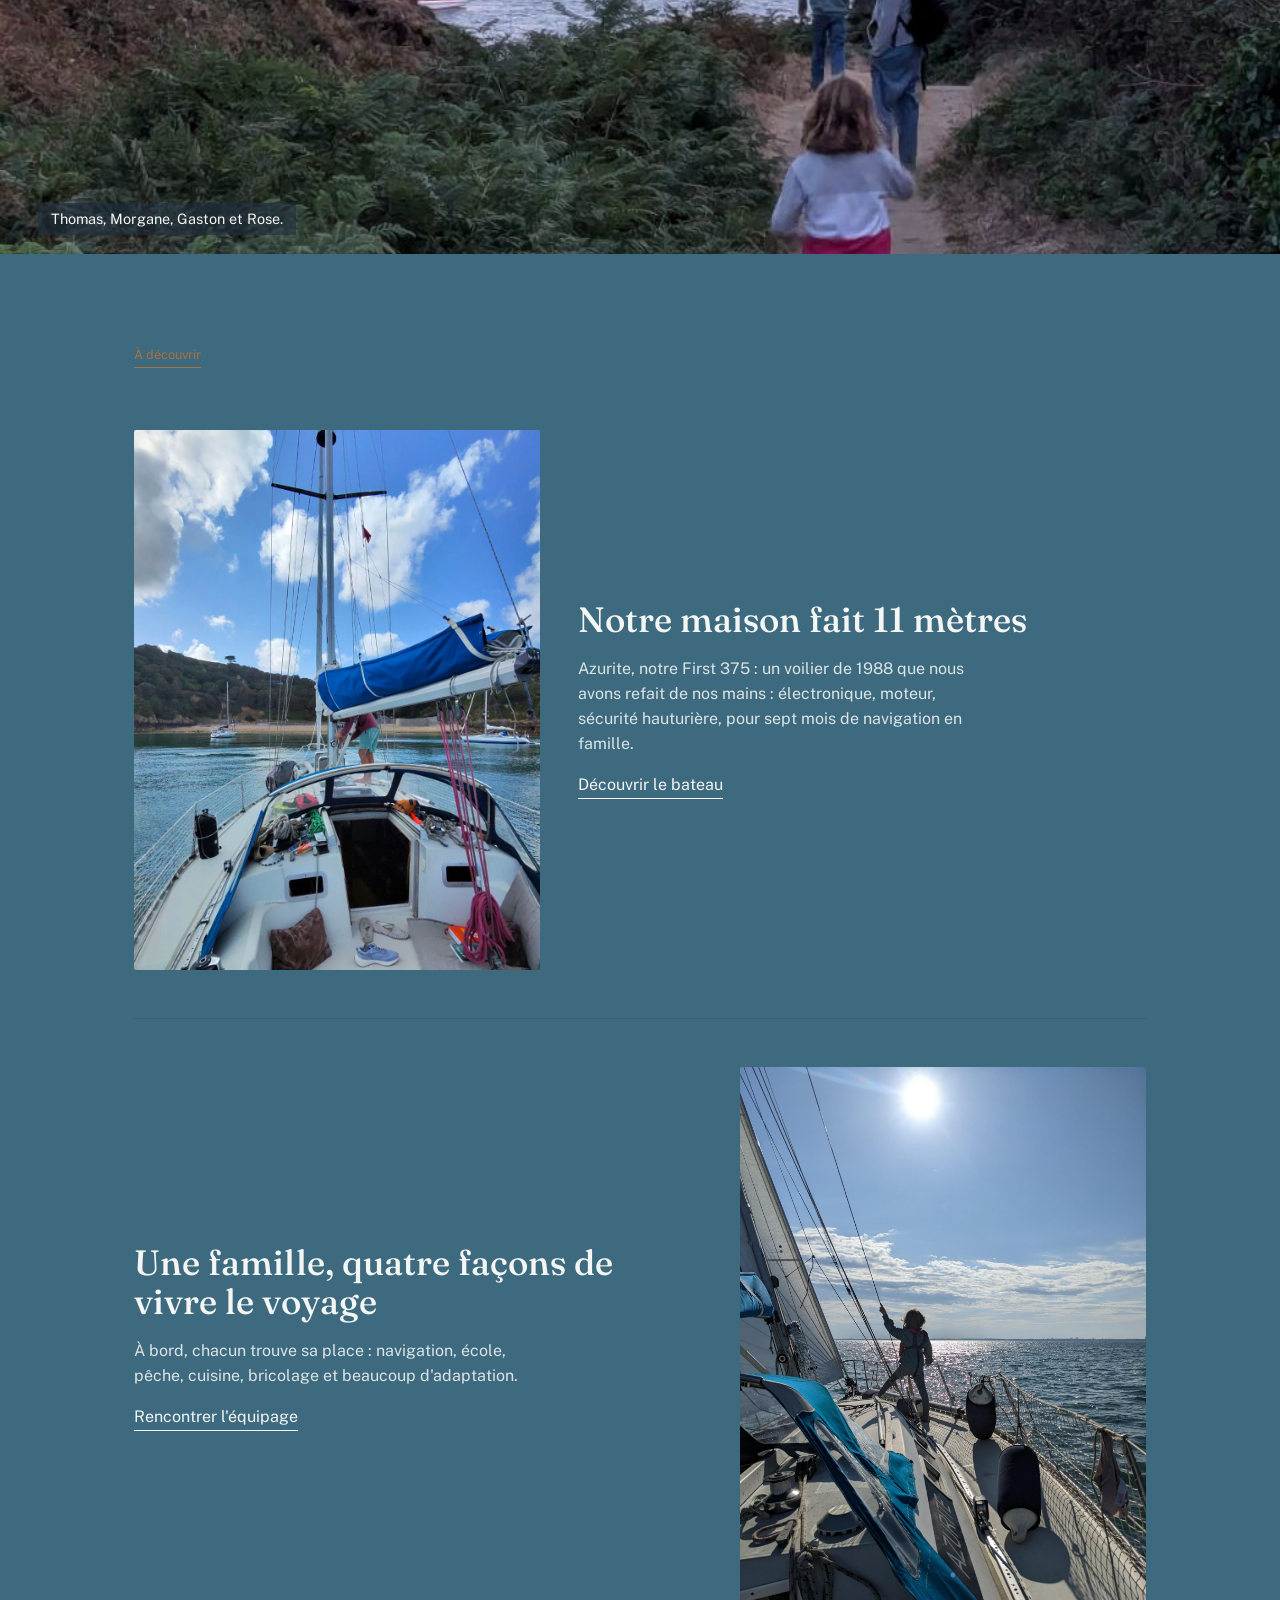
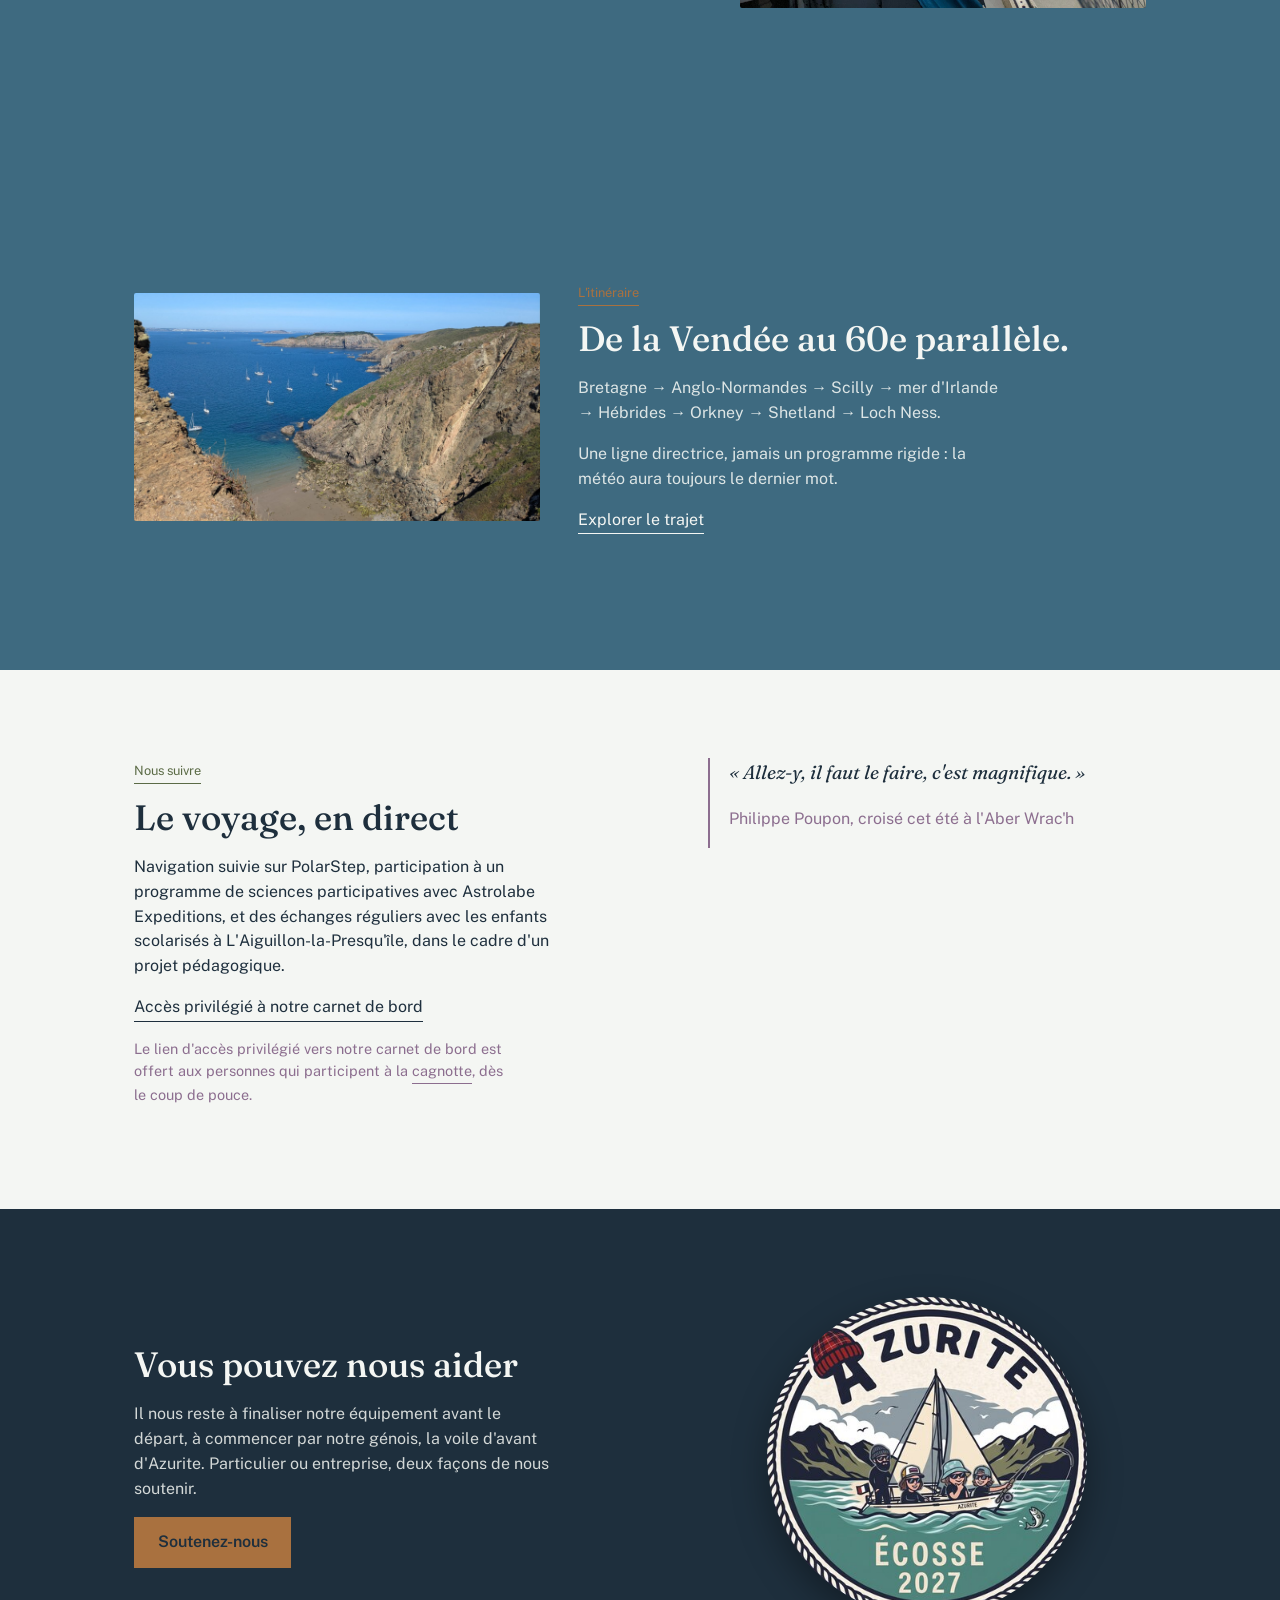
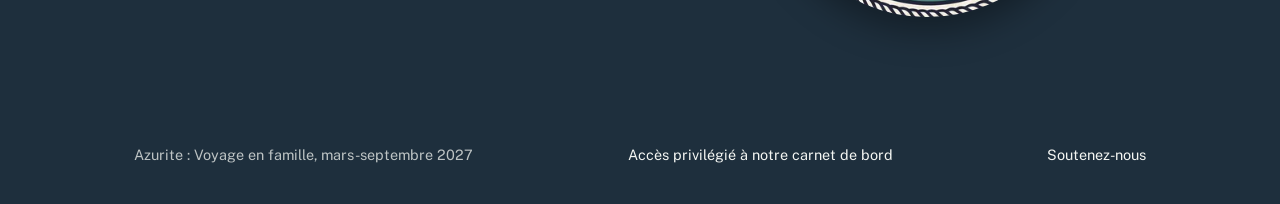
==== commit 649d8a23: "petit details 3" ====
--- a/index.html
+++ b/index.html
@@ -116,8 +116,9 @@
     <div>
       <span class="eyebrow-tag" data-i18n="index.followEyebrow">Nous suivre</span>
       <h2 data-i18n="index.followTitle">Le voyage, en direct</h2>
-      <p data-i18n="index.followText">Navigation suivie sur PolarStep, participation à un programme de sciences participatives avec Astrolabe Expeditions, et des lives présentés par nos enfants pour les deux écoles de notre village.</p>
-      <p><a href="https://www.polarsteps.com/ThomasCornilleau/27373153-azurite-au-scilly" class="link-underline" data-i18n="index.followLink">Voir notre étape de cet été jusqu'aux Scilly sur PolarStep</a></p>
+      <p data-i18n="index.followText">Navigation suivie sur PolarStep, participation à un programme de sciences participatives avec Astrolabe Expeditions, et des échanges réguliers avec les enfants scolarisés à L'Aiguillon-la-Presqu'île, dans le cadre d'un projet pédagogique.</p>
+      <p><a href="https://www.polarsteps.com/ThomasCornilleau/29291431-azurite-en-ecosse?mode=plan" class="link-underline" data-i18n="index.followLink">Accès privilégié à notre carnet de bord</a></p>
+      <p style="font-size:0.9rem; color:var(--heather);" data-i18n="index.followAccess">Le lien d'accès privilégié vers notre carnet de bord est offert aux personnes qui participent à la <a href="https://www.onparticipe.fr/c/LPte6aKr" class="link-underline">cagnotte</a>, dès le coup de pouce.</p>
     </div>
     <div class="pull-figure" style="border-color:var(--heather);">
       <p style="font-family:var(--font-display); font-style:italic; font-size:1.2rem;" data-i18n="index.quote">« Allez-y, il faut le faire, c'est magnifique. »</p>
@@ -142,7 +143,7 @@
 <footer class="site-footer">
   <div class="container footer-grid">
     <div data-i18n="footer.tagline">Azurite : Voyage en famille, mars-septembre 2027</div>
-    <div><a href="https://www.polarsteps.com/ThomasCornilleau/27373153-azurite-au-scilly" data-i18n="footer.polarsteps">Suivre sur PolarStep</a></div>
+    <div><a href="https://www.polarsteps.com/ThomasCornilleau/29291431-azurite-en-ecosse?mode=plan" data-i18n="footer.polarsteps">Accès privilégié à notre carnet de bord</a></div>
     <div><a href="sponsors.html" data-i18n="footer.sponsorCta">Devenir sponsor</a></div>
   </div>
 </footer>
--- a/assets/style.css
+++ b/assets/style.css
@@ -492,3 +492,19 @@
 }
 
 /* Zoom sur les logos sponsors : voir la note plus haut dans .logo-filled */
+
+/* Deux grands blocs thematiques sur la page Partenaires (sponsors / cagnotte) */
+.theme-split{
+  display: grid; grid-template-columns: 1fr 1fr; gap: 0;
+  border: 1px solid rgba(180,129,63,0.4);
+}
+.theme-panel{ padding: clamp(1.6rem, 4vw, 2.6rem); }
+.theme-panel + .theme-panel{ border-left: 1px solid rgba(180,129,63,0.4); }
+@media (max-width: 46rem){
+  .theme-split{ grid-template-columns: 1fr; }
+  .theme-panel + .theme-panel{ border-left: none; border-top: 1px solid rgba(180,129,63,0.4); }
+}
+.theme-panel .kicker{ color: var(--brass); font-size: 0.85rem; display: block; margin-bottom: 0.6rem; }
+.theme-panel h2{ color: var(--foam); margin-bottom: 0.8rem; }
+.theme-panel ul{ padding-left: 1.1rem; }
+.theme-panel li{ margin-bottom: 0.5rem; color: rgba(243,246,242,0.85); }
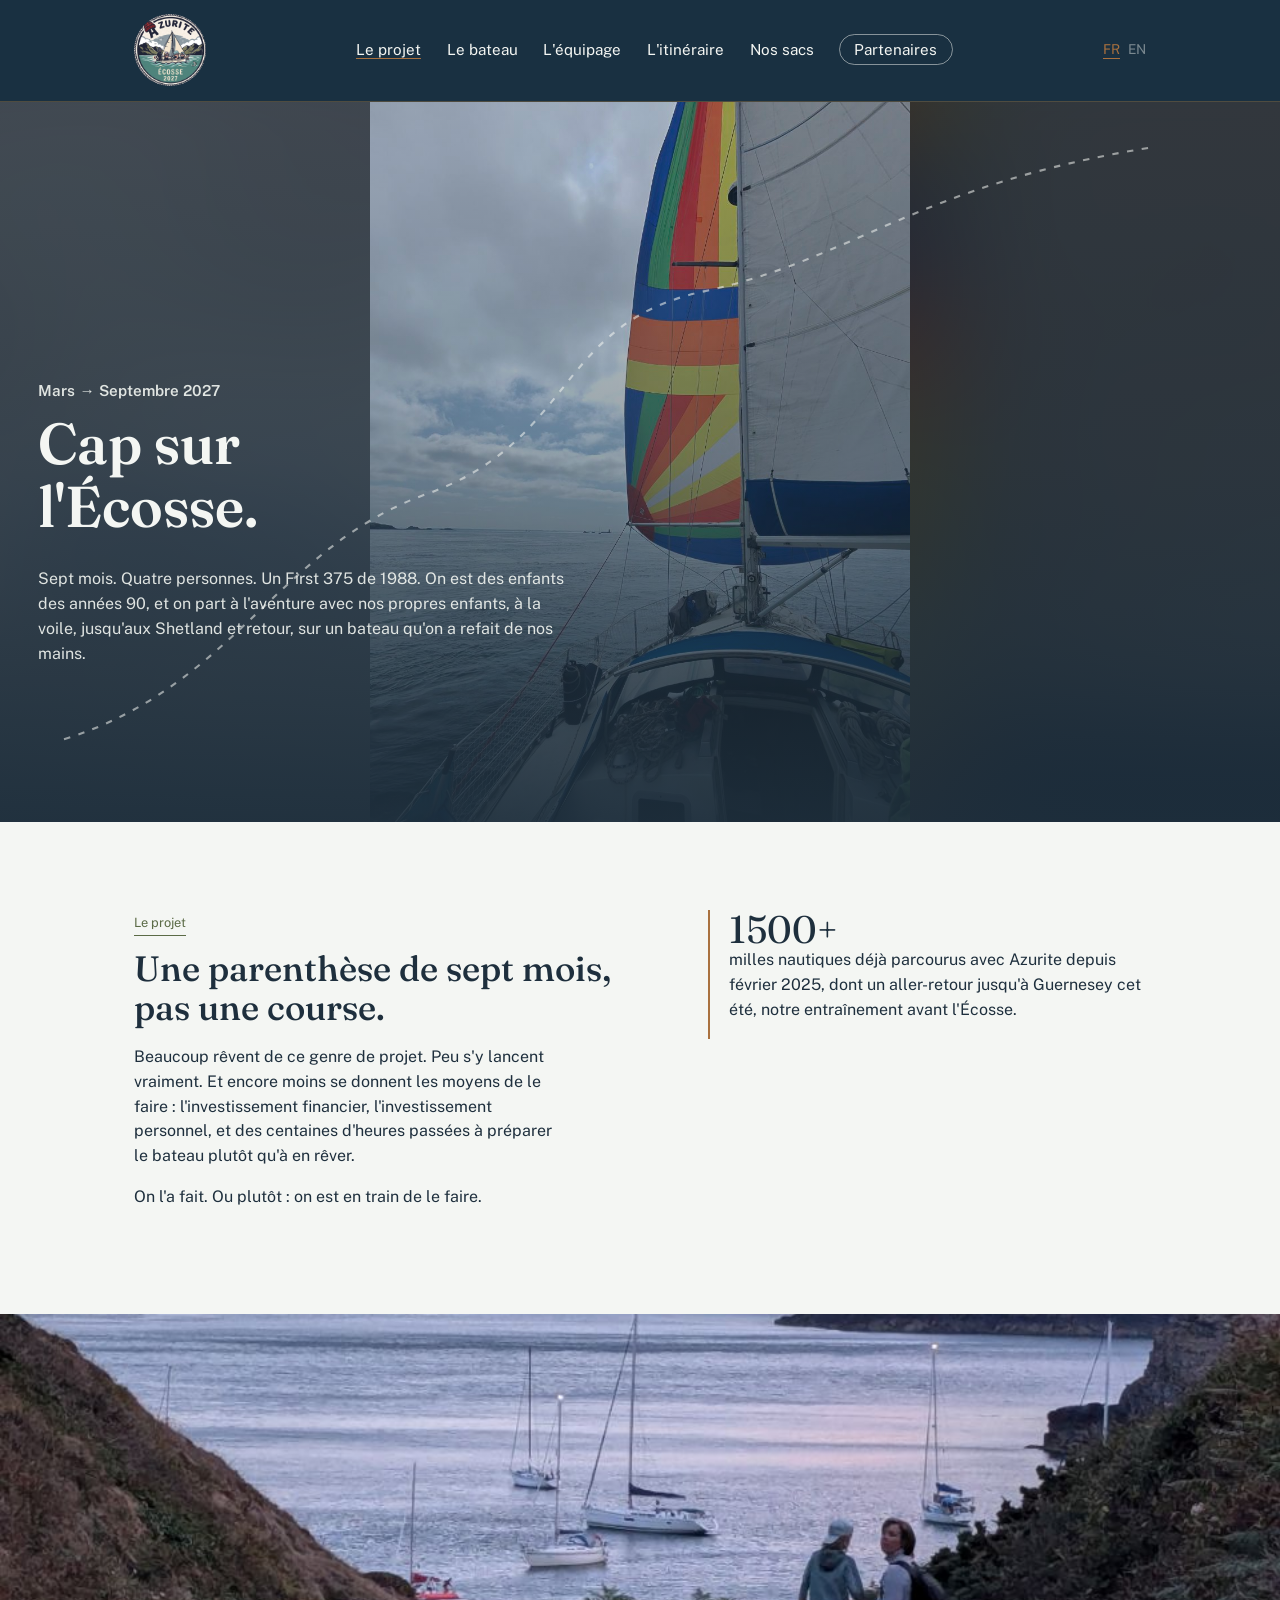
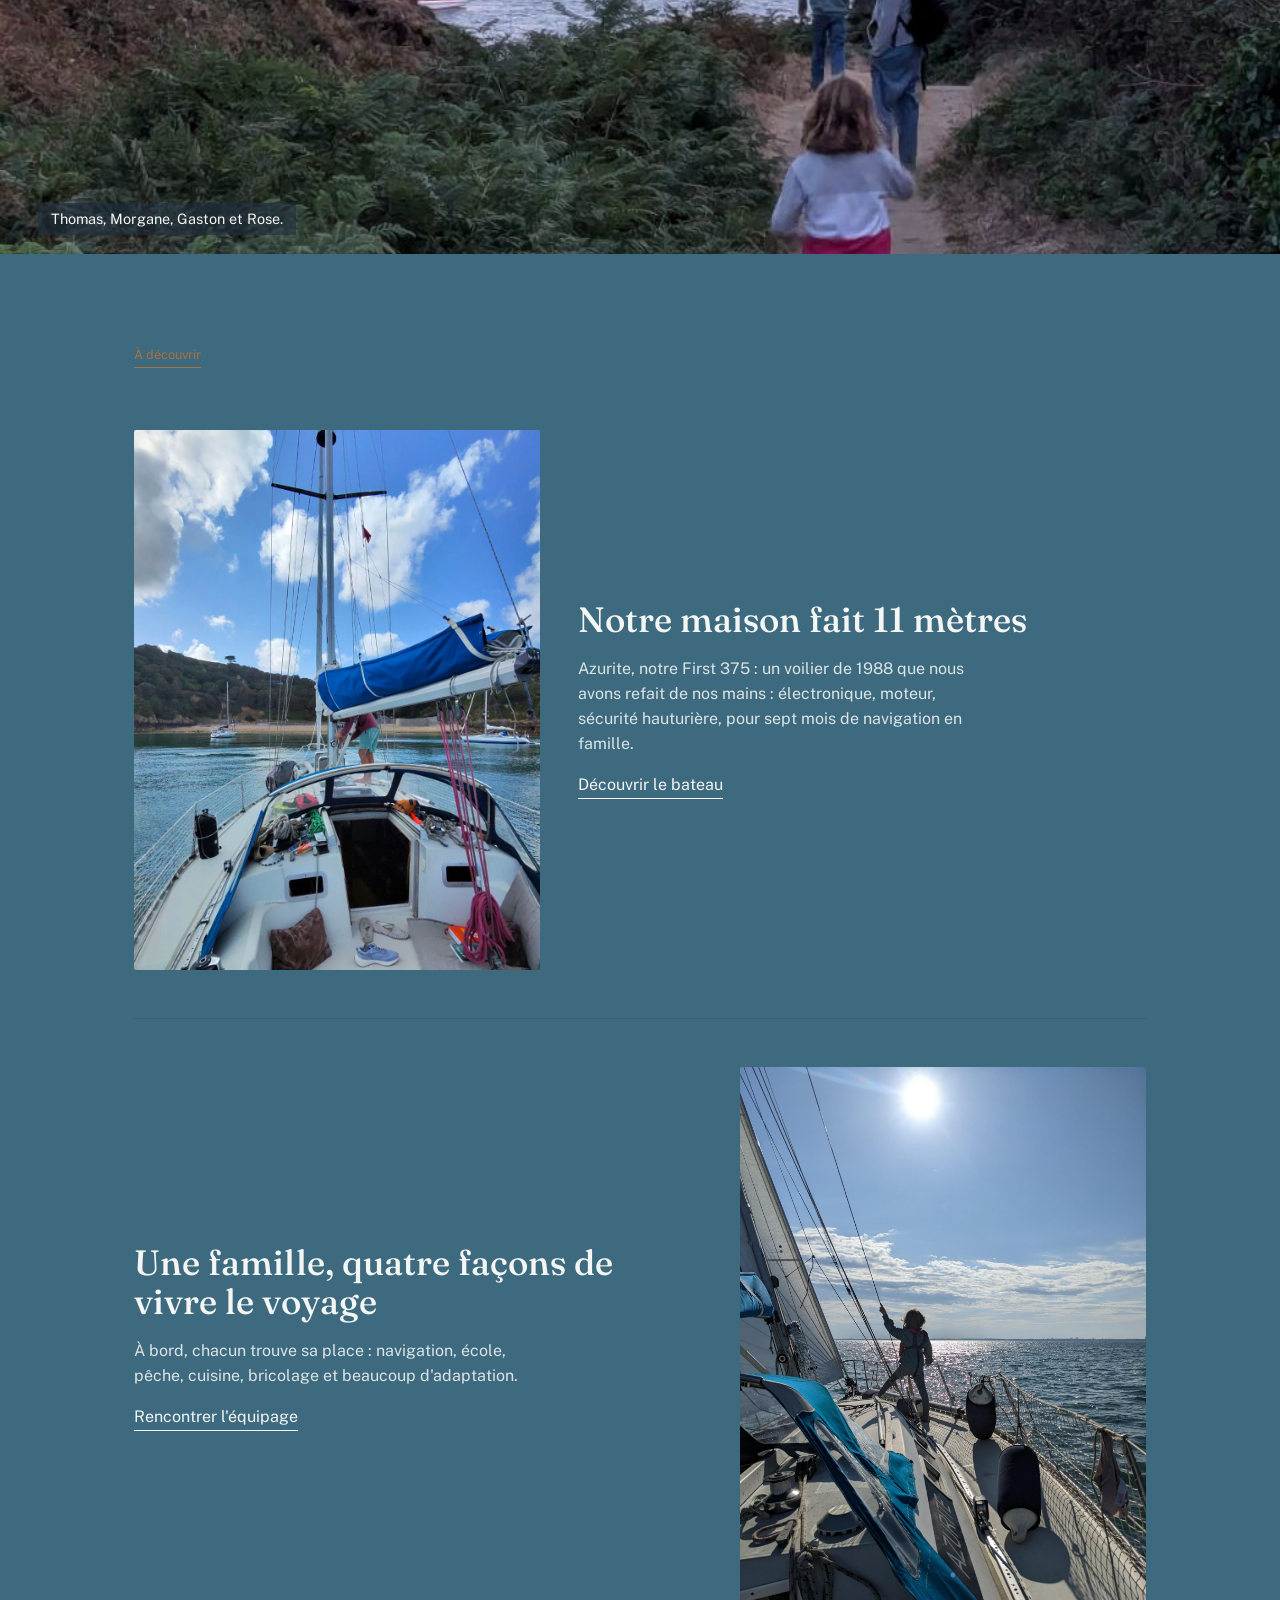
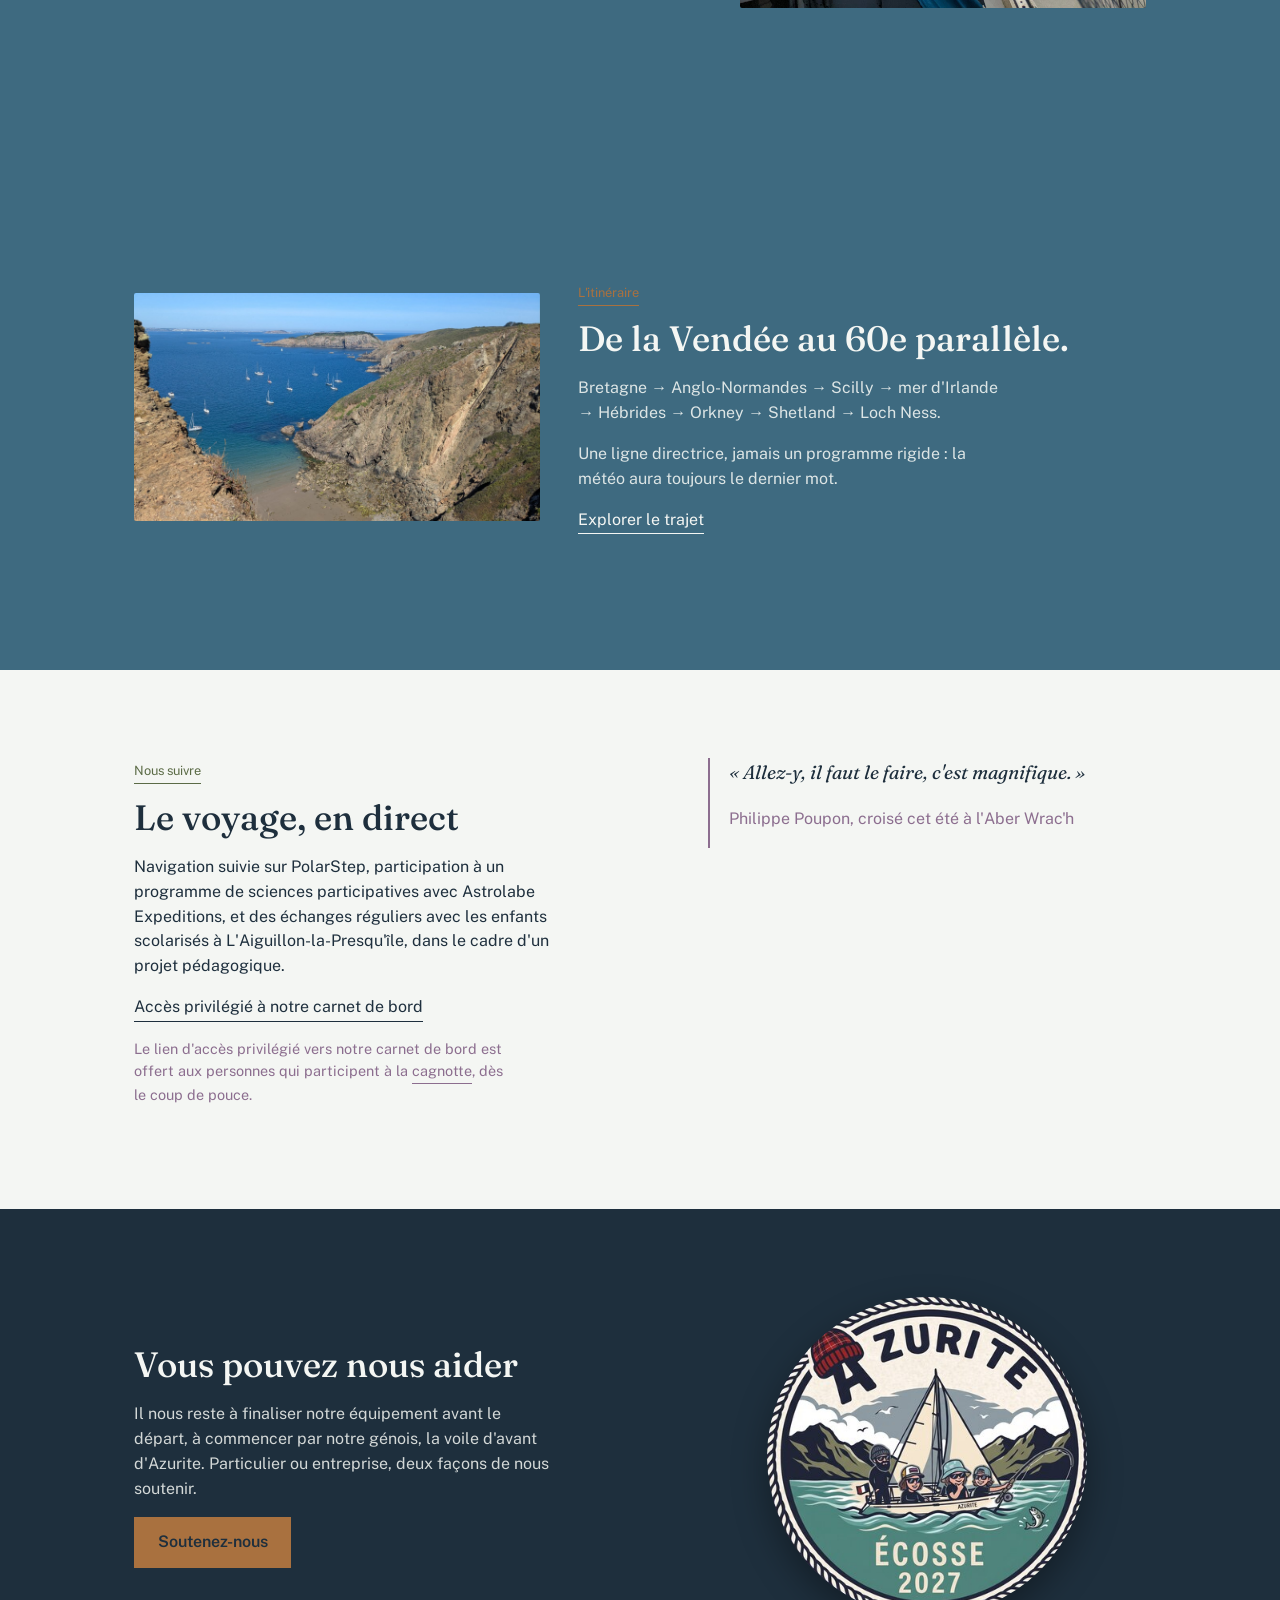
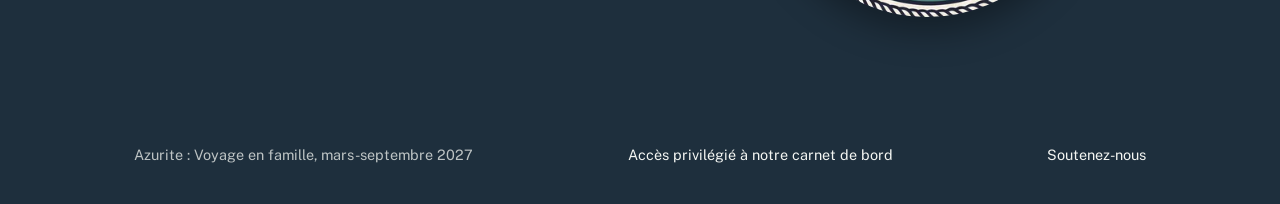
==== commit fb5c5d43: "Page « Nos sacs » : sacs cabas et baluchon de la cagnotte Nouvelle page sacs.html (FR/EN) présentant" ====
--- a/index.html
+++ b/index.html
@@ -23,6 +23,7 @@
       <li><a href="bateau.html" data-i18n="nav.boat">Le bateau</a></li>
       <li><a href="equipage.html" data-i18n="nav.crew">L'équipage</a></li>
       <li><a href="trajet.html" data-i18n="nav.route">L'itinéraire</a></li>
+      <li><a href="sacs.html" data-i18n="nav.bags">Nos sacs</a></li>
       <li><a href="sponsors.html" class="nav-cta" data-i18n="nav.sponsors">Partenaires</a></li>
     </ul>
     <div class="lang-toggle" role="group" aria-label="Langue / Language">
--- a/assets/style.css
+++ b/assets/style.css
@@ -508,3 +508,106 @@
 .theme-panel h2{ color: var(--foam); margin-bottom: 0.8rem; }
 .theme-panel ul{ padding-left: 1.1rem; }
 .theme-panel li{ margin-bottom: 0.5rem; color: rgba(243,246,242,0.85); }
+
+/* =========================================================
+   Page Sacs (contreparties de la cagnotte)
+   ========================================================= */
+.bags-cta-row{
+  display: flex; flex-wrap: wrap; align-items: center; gap: 1rem 1.6rem;
+  margin-top: 1.4rem;
+}
+.bags-hero-figure{
+  position: relative; margin: 0 0 2.5rem;
+}
+.bags-hero-figure > img:first-child{
+  width: 100%; height: auto; border-radius: 2px;
+  box-shadow: 0 14px 34px rgba(30,47,61,0.22);
+}
+.bags-hero-inset{
+  position: absolute; right: -0.8rem; bottom: -2.5rem;
+  width: 30%; height: auto; aspect-ratio: 3 / 4; object-fit: cover; object-position: center 70%;
+  border: 5px solid var(--foam);
+  box-shadow: 0 10px 24px rgba(30,47,61,0.3);
+}
+@media (max-width: 46rem){
+  .bags-hero-inset{ right: 0.6rem; }
+}
+
+.bag-values{
+  list-style: none; margin: 2rem 0 0; padding: 0;
+  display: grid; gap: var(--gap);
+  grid-template-columns: repeat(4, 1fr);
+}
+@media (max-width: 60rem){ .bag-values{ grid-template-columns: repeat(2, 1fr); } }
+@media (max-width: 30rem){ .bag-values{ grid-template-columns: 1fr; } }
+.bag-values li{ border-top: 1px solid rgba(243,246,242,0.3); padding-top: 1.1rem; }
+.bag-values svg{
+  width: 34px; height: 34px; margin-bottom: 0.7rem;
+  fill: none; stroke: var(--brass); stroke-width: 1.6;
+  stroke-linecap: round; stroke-linejoin: round;
+}
+.bag-values h3{ color: var(--foam); font-size: 1.15rem; }
+.bag-values p{ font-size: 0.95rem; }
+
+.bag-model{
+  display: grid; gap: var(--gap);
+  grid-template-columns: 1.15fr 0.85fr;
+  align-items: center;
+}
+.bag-model.reverse{ grid-template-columns: 0.85fr 1.15fr; }
+.bag-model.reverse .bag-gallery{ order: 2; }
+@media (max-width: 50rem){
+  .bag-model, .bag-model.reverse{ grid-template-columns: 1fr; }
+  .bag-model.reverse .bag-gallery{ order: 0; }
+}
+
+.bag-gallery{
+  display: grid; gap: 0.5rem;
+  grid-template-columns: 1.3fr 1fr 1fr;
+  grid-template-rows: repeat(2, minmax(9rem, 15rem));
+}
+.bag-gallery a{
+  display: block; overflow: hidden; border-radius: 2px;
+  background: var(--seaglass);
+}
+.bag-gallery .g-main{ grid-row: span 2; }
+.bag-gallery img{
+  width: 100%; height: 100%; object-fit: cover;
+  transition: transform .4s ease;
+}
+.bag-gallery a:hover img, .bag-gallery a:focus-visible img{ transform: scale(1.05); }
+@media (max-width: 30rem){
+  .bag-gallery{ grid-template-columns: 1fr 1fr; grid-template-rows: 18rem repeat(2, 9rem); }
+  .bag-gallery .g-main{ grid-column: span 2; grid-row: auto; }
+}
+
+.bag-num{ color: var(--heather); font-size: 0.95rem; display: block; margin-bottom: 0.2rem; }
+.bag-specs{
+  display: grid; grid-template-columns: auto 1fr; gap: 0.45rem 1.2rem;
+  margin: 1.4rem 0 1.6rem; padding: 1.1rem 1.3rem;
+  border: 1px solid rgba(169,113,63,0.5);
+  background: rgba(169,113,63,0.06);
+}
+.bag-specs dt{ color: var(--heather); font-size: 0.9rem; }
+.bag-specs dd{ margin: 0; font-weight: 600; }
+
+/* Visionneuse photo */
+.lightbox{
+  border: none; padding: 0; background: transparent;
+  max-width: 100vw; max-height: 100vh; width: 100vw; height: 100vh;
+}
+.lightbox::backdrop{ background: rgba(20,30,40,0.92); }
+.lightbox[open]{ display: flex; align-items: center; justify-content: center; }
+.lightbox img{
+  max-width: min(92vw, 1600px); max-height: 88vh;
+  width: auto; height: auto; object-fit: contain;
+  box-shadow: 0 20px 50px rgba(0,0,0,0.5);
+}
+.lightbox button{
+  position: absolute; background: none; border: none; cursor: pointer;
+  color: var(--foam); font-size: 2.6rem; line-height: 1; padding: 0.6rem 1rem;
+}
+.lightbox-close{ top: 0.6rem; right: 0.8rem; }
+.lightbox-nav.prev{ left: 0.4rem; top: 50%; transform: translateY(-50%); }
+.lightbox-nav.next{ right: 0.4rem; top: 50%; transform: translateY(-50%); }
+.lightbox button:hover, .lightbox button:focus-visible{ color: var(--brass); }
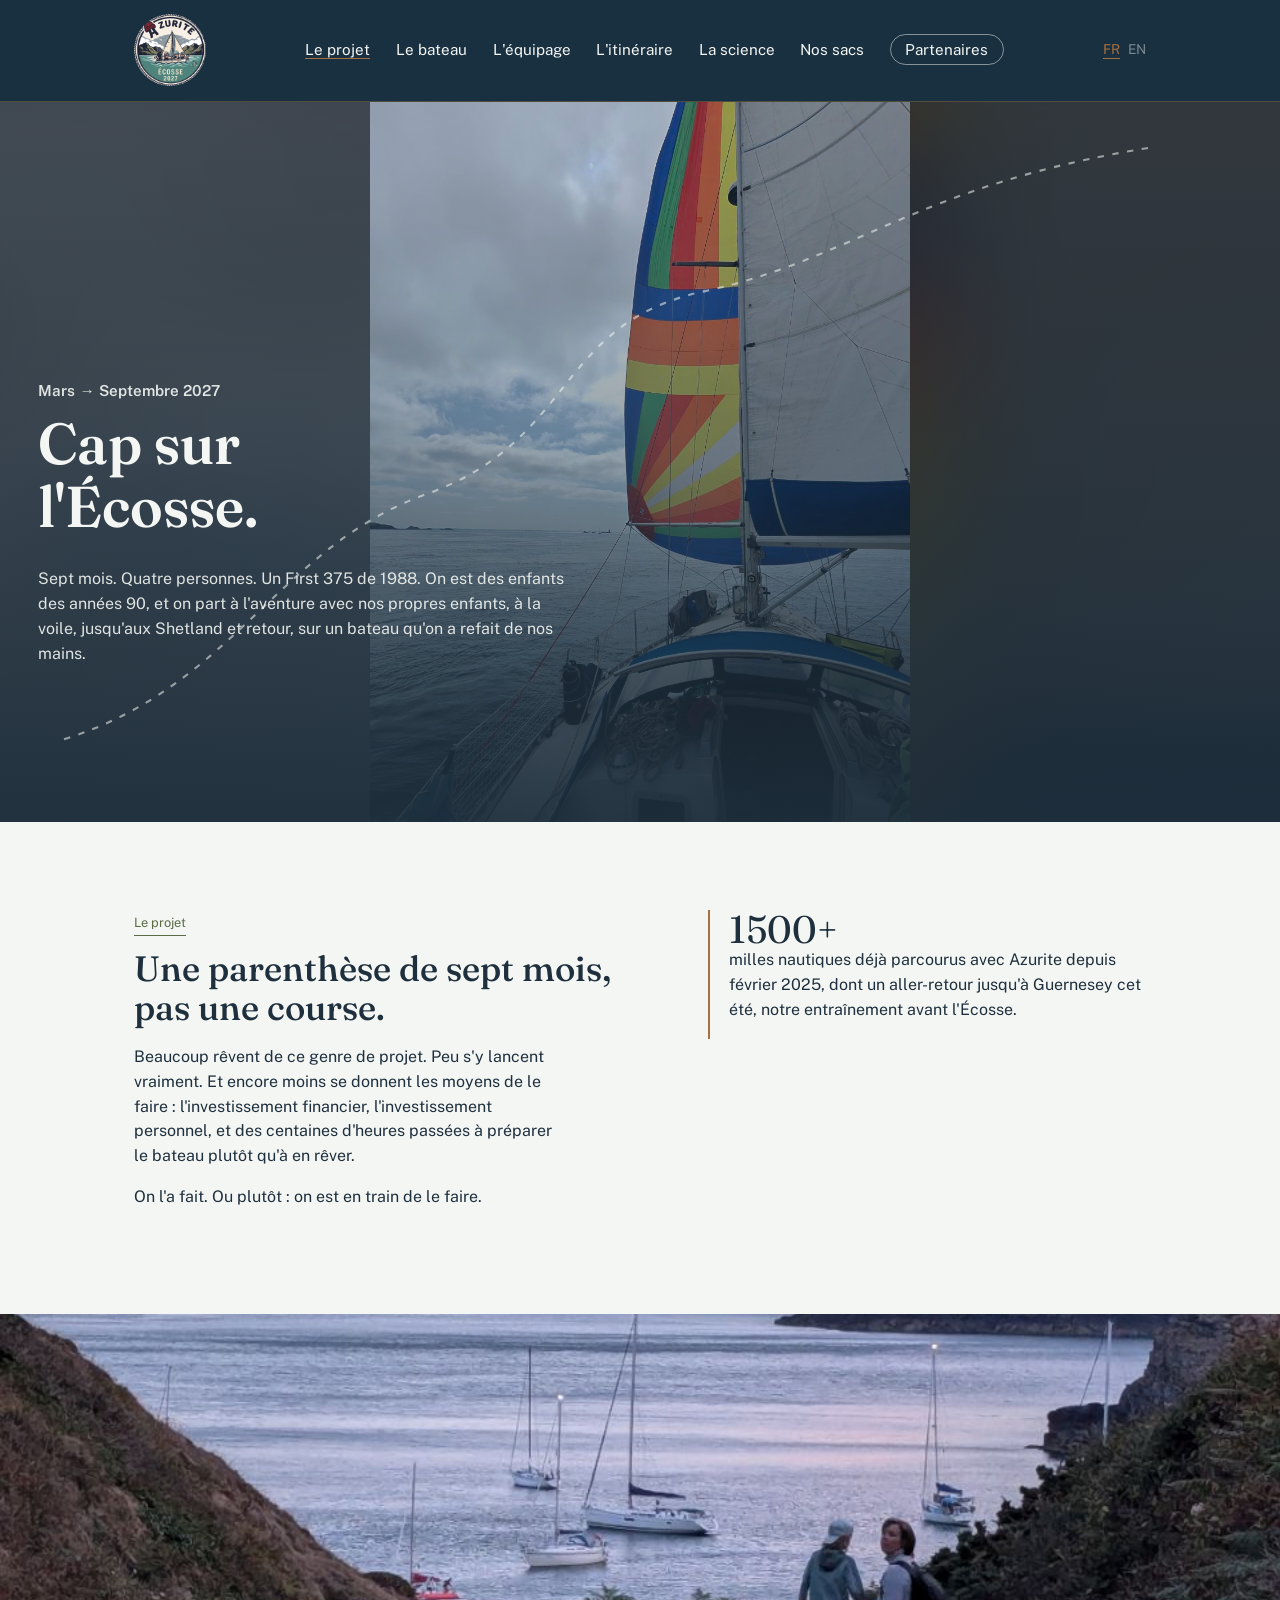
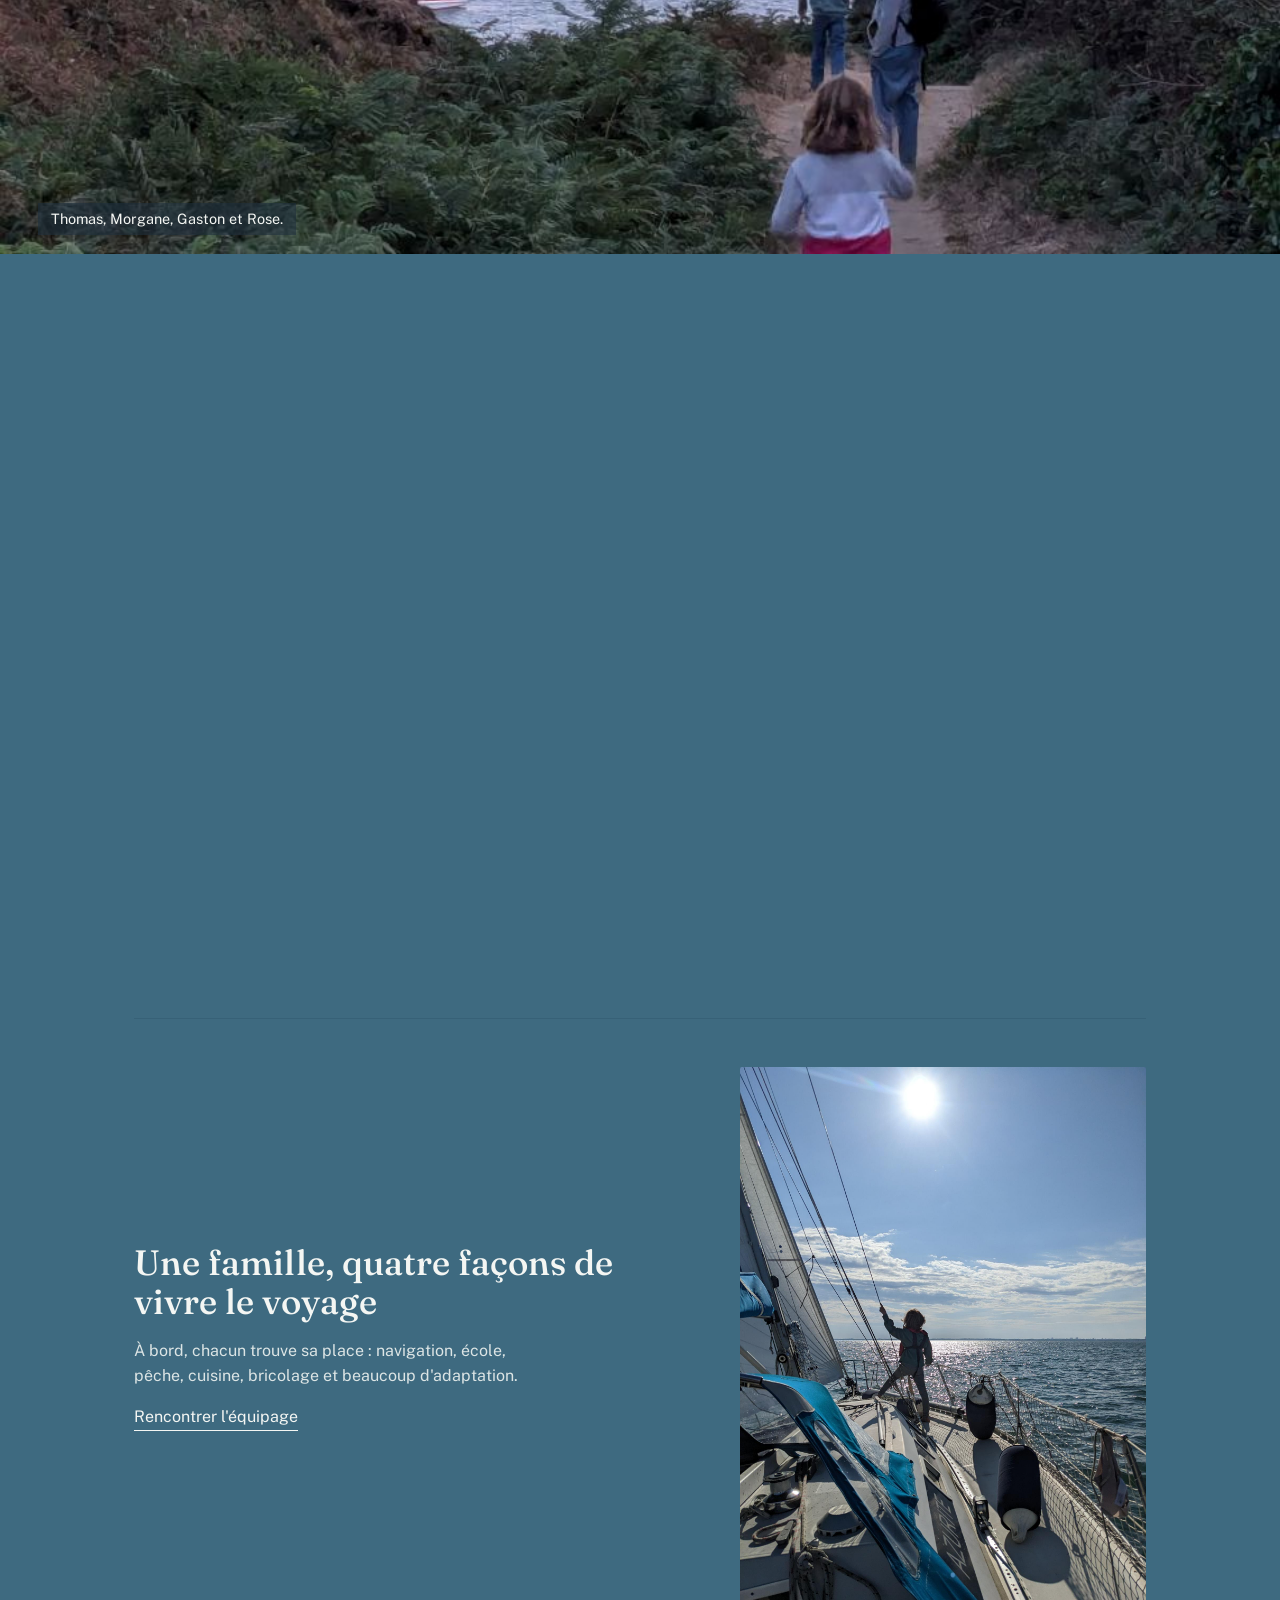
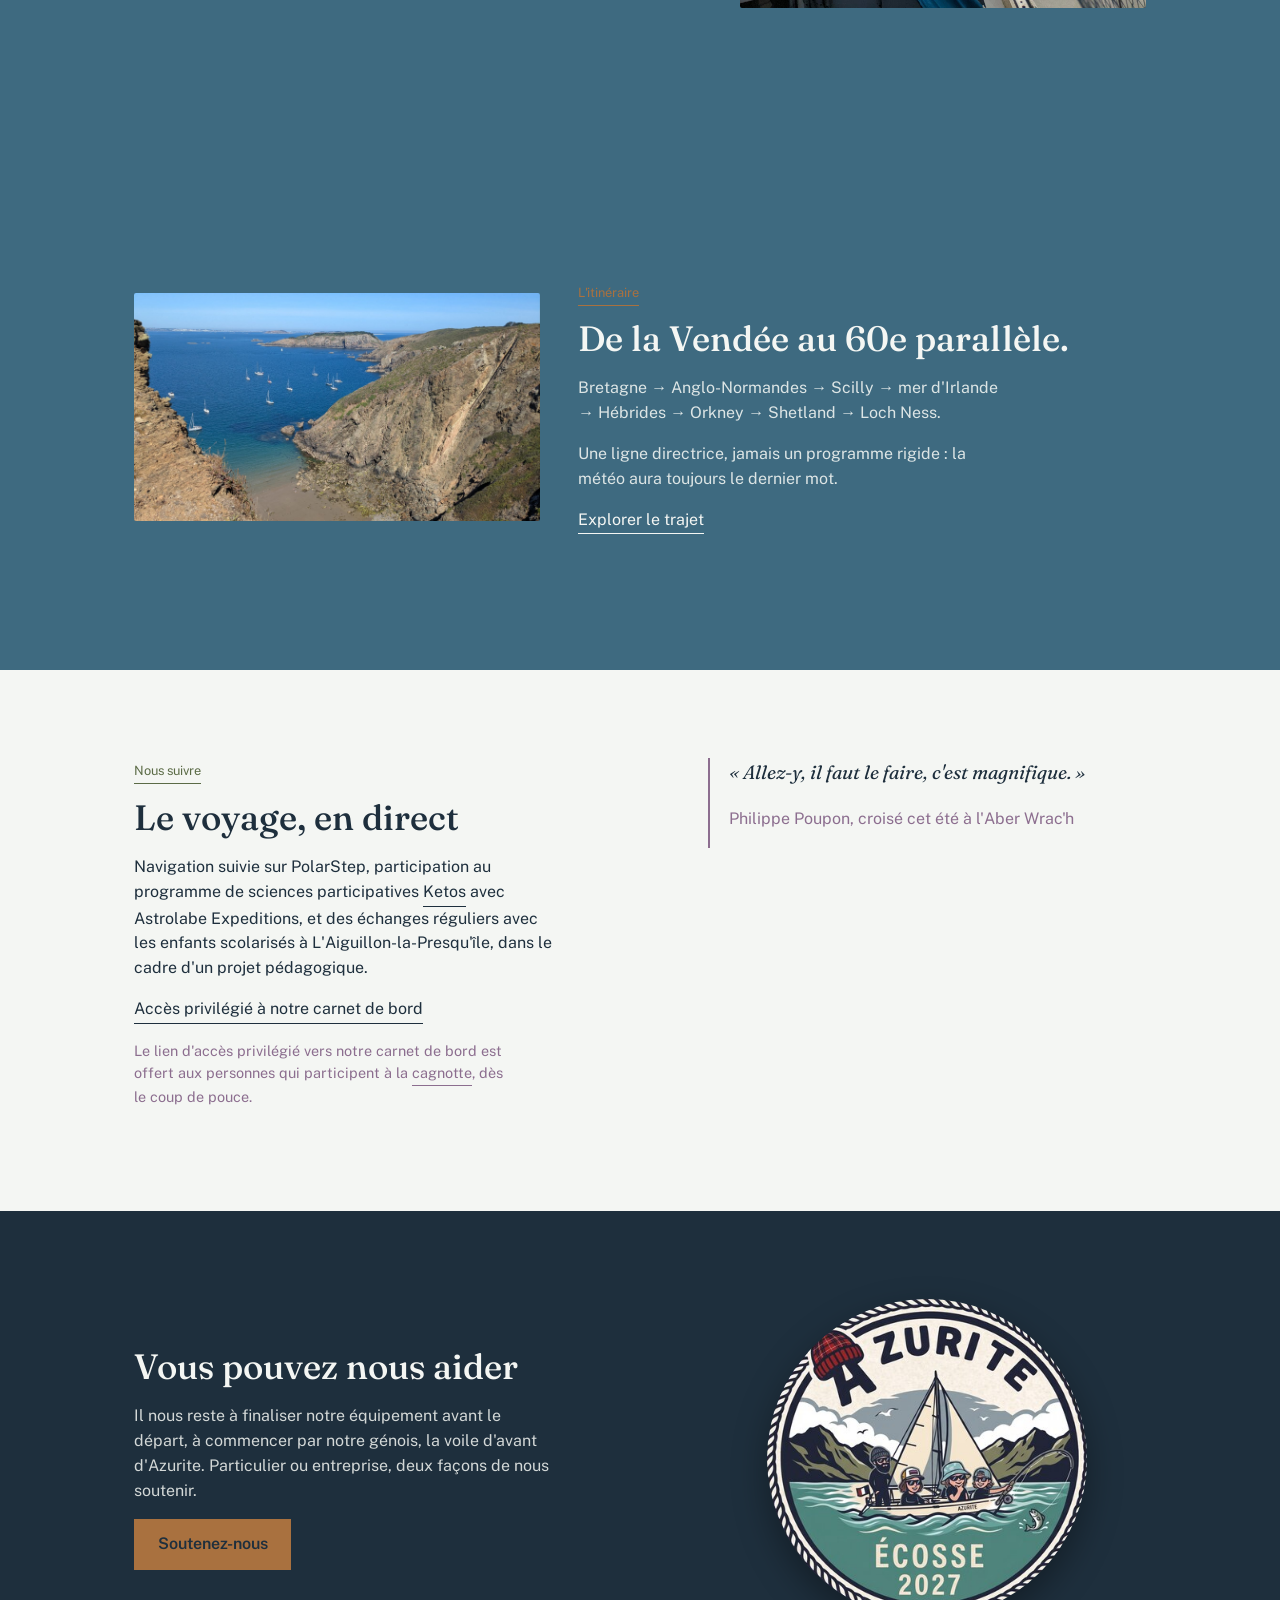
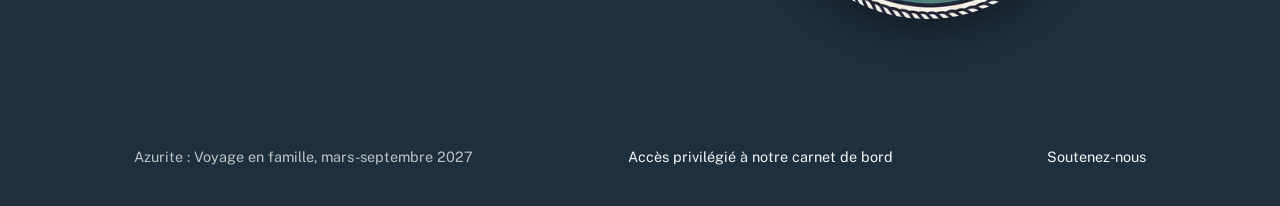
==== commit 3710864d: "Page « La science à bord » : Astrolabe Expeditions et Ketos - Nouvelle page science.html : flotte As" ====
--- a/index.html
+++ b/index.html
@@ -23,6 +23,7 @@
       <li><a href="bateau.html" data-i18n="nav.boat">Le bateau</a></li>
       <li><a href="equipage.html" data-i18n="nav.crew">L'équipage</a></li>
       <li><a href="trajet.html" data-i18n="nav.route">L'itinéraire</a></li>
+      <li><a href="science.html" data-i18n="nav.science">La science</a></li>
       <li><a href="sacs.html" data-i18n="nav.bags">Nos sacs</a></li>
       <li><a href="sponsors.html" class="nav-cta" data-i18n="nav.sponsors">Partenaires</a></li>
     </ul>
@@ -117,7 +118,7 @@
     <div>
       <span class="eyebrow-tag" data-i18n="index.followEyebrow">Nous suivre</span>
       <h2 data-i18n="index.followTitle">Le voyage, en direct</h2>
-      <p data-i18n="index.followText">Navigation suivie sur PolarStep, participation à un programme de sciences participatives avec Astrolabe Expeditions, et des échanges réguliers avec les enfants scolarisés à L'Aiguillon-la-Presqu'île, dans le cadre d'un projet pédagogique.</p>
+      <p data-i18n="index.followText">Navigation suivie sur PolarStep, participation au programme de sciences participatives <a href="science.html" class="link-underline">Ketos</a> avec Astrolabe Expeditions, et des échanges réguliers avec les enfants scolarisés à L'Aiguillon-la-Presqu'île, dans le cadre d'un projet pédagogique.</p>
       <p><a href="https://www.polarsteps.com/ThomasCornilleau/29291431-azurite-en-ecosse?mode=plan" class="link-underline" data-i18n="index.followLink">Accès privilégié à notre carnet de bord</a></p>
       <p style="font-size:0.9rem; color:var(--heather);" data-i18n="index.followAccess">Le lien d'accès privilégié vers notre carnet de bord est offert aux personnes qui participent à la <a href="https://www.onparticipe.fr/c/LPte6aKr" class="link-underline">cagnotte</a>, dès le coup de pouce.</p>
     </div>
--- a/assets/style.css
+++ b/assets/style.css
@@ -149,7 +149,7 @@
     max-height: 0; overflow: hidden;
     transition: max-height .25s ease;
   }
-  .nav-links.open{ max-height: 20rem; }
+  .nav-links.open{ max-height: 28rem; }
   .nav-links li{ padding: 0.8rem var(--gap); border-top: 1px solid rgba(243,246,242,0.08); }
 }
 
@@ -387,6 +387,8 @@
   display: grid; grid-template-columns: repeat(auto-fill, minmax(9rem, 1fr));
   gap: 1rem; margin-top: 1.5rem;
 }
+/* Logo en bandeau (format très allongé) : occupe deux cases */
+.logo-filled.logo-wide{ grid-column: span 2; }
 
 .btn{
   display: inline-block;
@@ -611,3 +613,119 @@
 .lightbox-nav.prev{ left: 0.4rem; top: 50%; transform: translateY(-50%); }
 .lightbox-nav.next{ right: 0.4rem; top: 50%; transform: translateY(-50%); }
 .lightbox button:hover, .lightbox button:focus-visible{ color: var(--brass); }
+
+/* Page Sacs : modèle n°3 (sac à combi) et son mode d'emploi */
+.section-surf{ background: var(--seaglass); }
+.bag-motto{
+  font-family: var(--font-display); font-style: italic; font-size: 1.2rem;
+  color: var(--sea); margin-bottom: 1rem;
+}
+.bag-steps-title{ margin-top: clamp(2.5rem, 6vw, 4rem); }
+.bag-steps{
+  list-style: none; margin: 1rem 0 0; padding: 0;
+  display: grid; gap: 1rem; grid-template-columns: repeat(4, 1fr);
+  counter-reset: step;
+}
+@media (max-width: 50rem){ .bag-steps{ grid-template-columns: repeat(2, 1fr); } }
+.bag-steps li{ counter-increment: step; position: relative; font-size: 0.95rem; }
+.bag-steps img{
+  width: 100%; height: auto; aspect-ratio: 3 / 4; object-fit: cover;
+  border-radius: 2px; margin-bottom: 0.6rem;
+}
+.bag-steps li::before{
+  content: counter(step);
+  position: absolute; top: 0.6rem; left: 0.6rem;
+  width: 2rem; height: 2rem; border-radius: 50%;
+  display: flex; align-items: center; justify-content: center;
+  background: var(--brass); color: var(--ink);
+  font-family: var(--font-display); font-weight: 600;
+}
+
+/* =========================================================
+   Page Science (Astrolabe Expeditions / Ketos)
+   ========================================================= */
+.science-hero{ margin: 0; position: relative; }
+.science-hero-logo{
+  display: flex; align-items: center; justify-content: center;
+  aspect-ratio: 4 / 3; padding: 12%;
+  background: var(--ink);
+  border-radius: 2px; box-shadow: 0 14px 34px rgba(30,47,61,0.22);
+  transition: transform .25s ease;
+}
+.science-hero-logo:hover, .science-hero-logo:focus-visible{ transform: translateY(-3px); }
+.science-hero-logo img{ width: 100%; height: auto; }
+.science-hero figcaption{ font-size: 0.85rem; color: var(--heather); margin-top: 0.5rem; }
+
+.science-cards{
+  display: grid; gap: var(--gap); grid-template-columns: 1fr 1fr;
+  margin: 2rem 0 1.5rem;
+}
+@media (max-width: 46rem){ .science-cards{ grid-template-columns: 1fr; } }
+.science-card{
+  border: 1px solid rgba(243,246,242,0.3);
+  padding: clamp(1.3rem, 3vw, 2rem);
+}
+.science-card svg{
+  width: 34px; height: 34px; margin-bottom: 0.6rem;
+  fill: none; stroke: var(--brass); stroke-width: 1.6;
+  stroke-linecap: round; stroke-linejoin: round;
+}
+.science-card h3{ color: var(--foam); }
+.science-where{ display: block; color: var(--brass); font-size: 0.85rem; margin-bottom: 0.3rem; }
+.science-partners{ font-size: 0.9rem; max-width: 60ch; }
+
+.science-video{
+  position: relative; aspect-ratio: 16 / 9; max-width: 52rem;
+  margin-top: 1rem; background: var(--ink);
+  border: 1px solid rgba(169,113,63,0.4);
+}
+.science-video iframe{ position: absolute; inset: 0; width: 100%; height: 100%; border: 0; }
+
+.science-plan{ list-style: none; margin: 1.2rem 0 0; padding: 0; }
+.science-plan li{ padding: 1rem 0; border-top: 1px solid rgba(30,47,61,0.12); }
+.science-plan li{ display: grid; grid-template-columns: 2.2rem 1fr; column-gap: 0.8rem; align-items: start; }
+.science-plan li > *{ grid-column: 2; justify-self: start; }
+.science-plan li > .science-num{ grid-column: 1; grid-row: 1 / span 3; }
+.science-plan h3{ margin: 0.4rem 0 0.3rem; }
+.science-num{
+  display: flex; align-items: center; justify-content: center;
+  width: 2.2rem; height: 2.2rem; border-radius: 50%;
+  background: var(--brass); color: var(--foam);
+  font-family: var(--font-display); font-weight: 600; font-size: 1.1rem;
+}
+.science-num.maybe{ background: var(--foam); color: var(--brass); border: 2px dashed var(--brass); }
+
+/* Carte stylisée des missions (SVG inline, généré depuis des coordonnées réelles) */
+.science-map-wrap{ margin: 0; }
+.science-map{
+  display: block; width: 100%; height: auto; max-height: 44rem;
+  border-radius: 2px; box-shadow: 0 14px 34px rgba(30,47,61,0.22);
+}
+.science-map .map-sea{ fill: var(--ink); }
+.science-map .map-land{ fill: #2C4456; stroke: rgba(244,246,243,0.45); stroke-width: 1.2; stroke-linejoin: round; }
+.science-map .map-route-acou{ fill: none; stroke: var(--brass); stroke-width: 9; stroke-linecap: round; opacity: 0.9; }
+.science-map .map-zone{ fill: rgba(169,113,63,0.15); stroke: var(--brass); stroke-width: 2; stroke-dasharray: 6 6; }
+.science-map .map-town{ fill: var(--foam); }
+.science-map .map-place{ fill: var(--foam); font: 600 26px var(--font-body); }
+.science-map .map-sea-name{ fill: rgba(244,246,243,0.5); font: italic 500 19px var(--font-display); letter-spacing: 0.05em; }
+.science-map .map-marker circle{ fill: var(--brass); stroke: var(--foam); stroke-width: 3.5; }
+.science-map .map-marker text{ fill: var(--foam); font: 600 30px var(--font-display); }
+.science-map .map-marker.maybe circle{ fill: var(--ink); stroke: var(--brass); stroke-dasharray: 5 4; }
+.science-map .map-marker.maybe text{ fill: var(--brass); }
+.science-plan p{ margin: 0; }
+
+.science-status{
+  display: inline-block; font-size: 0.75rem; font-weight: 600;
+  letter-spacing: 0.04em; text-transform: uppercase;
+  padding: 0.2rem 0.6rem; border-radius: 999px;
+}
+.science-status.ok{ background: var(--rust); color: var(--foam); }
+.science-status.maybe{ background: transparent; color: var(--brass); border: 1px dashed var(--brass); }
+
+.science-project{
+  max-width: 46rem;
+  border-left: 2px dashed var(--brass);
+  padding-left: clamp(1rem, 3vw, 2rem);
+}
+.science-project h2{ margin-top: 0.7rem; }
+.science-project p{ max-width: 60ch; }
